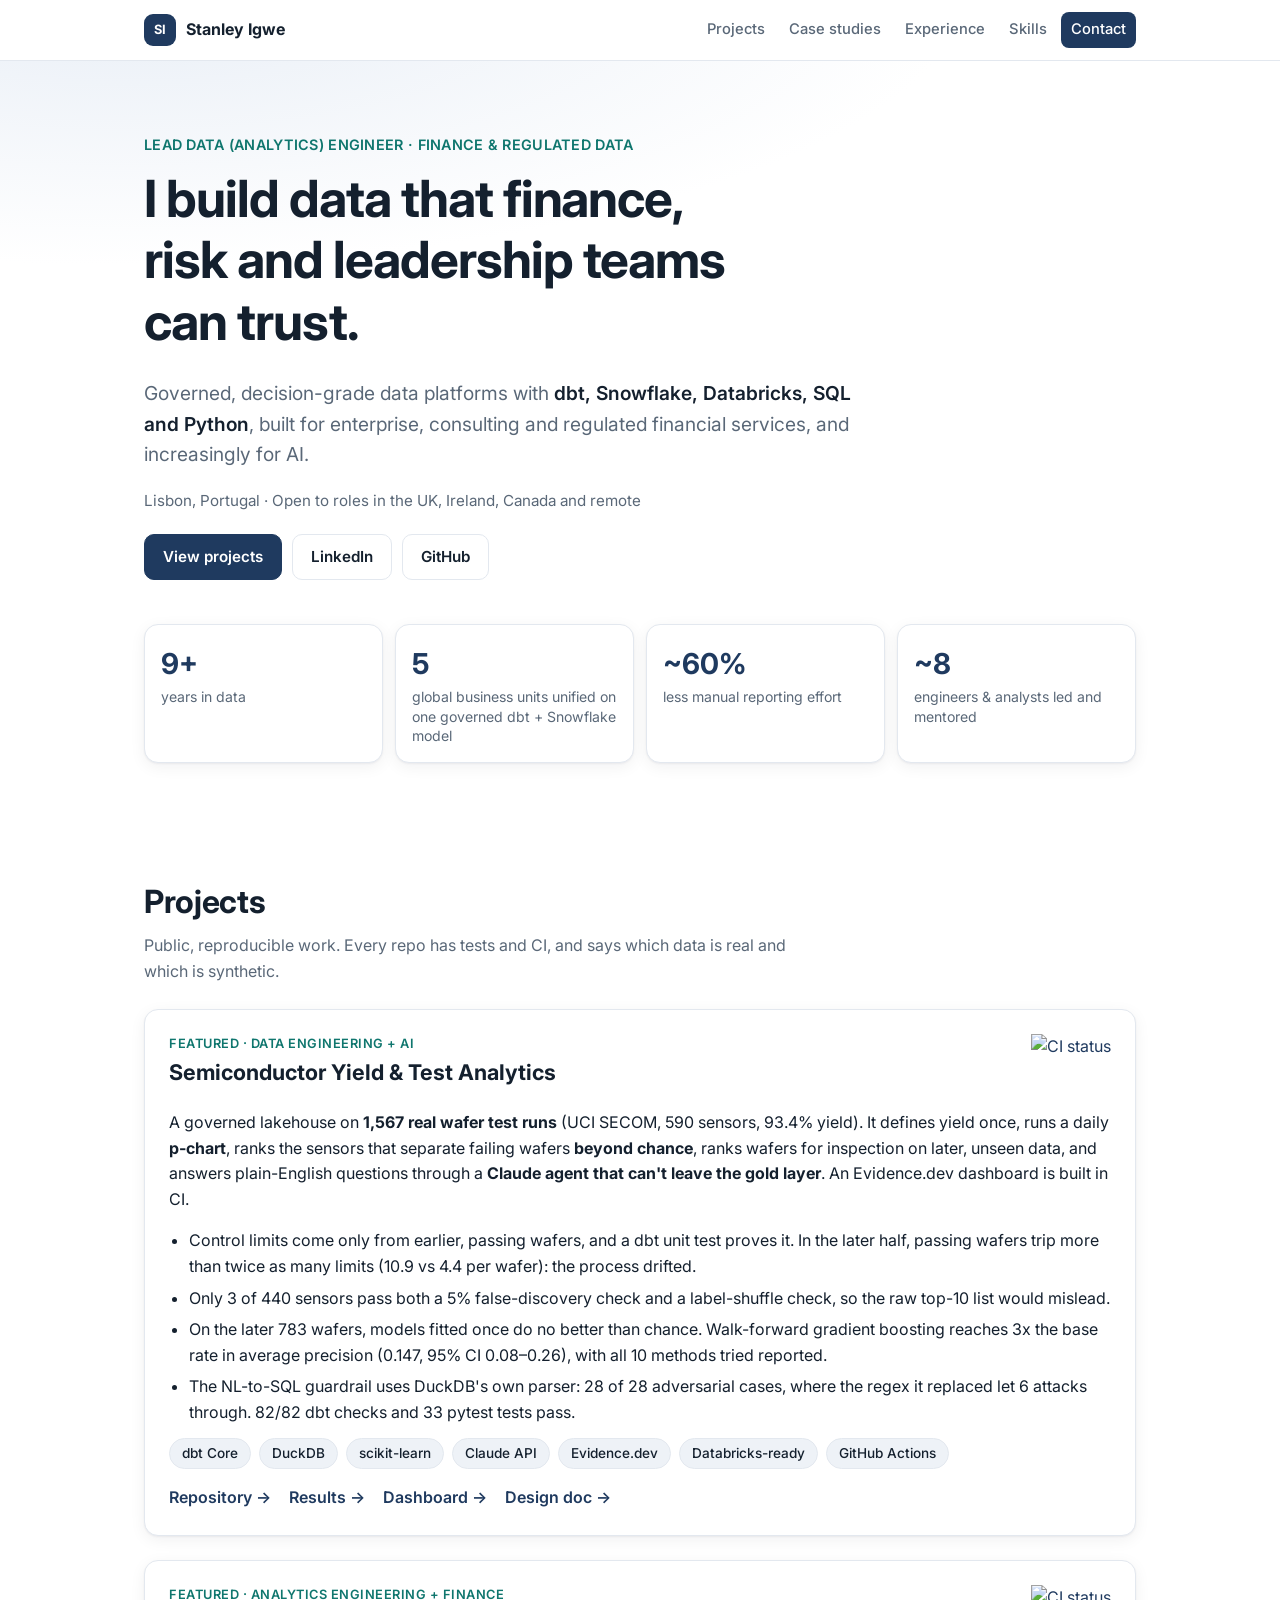
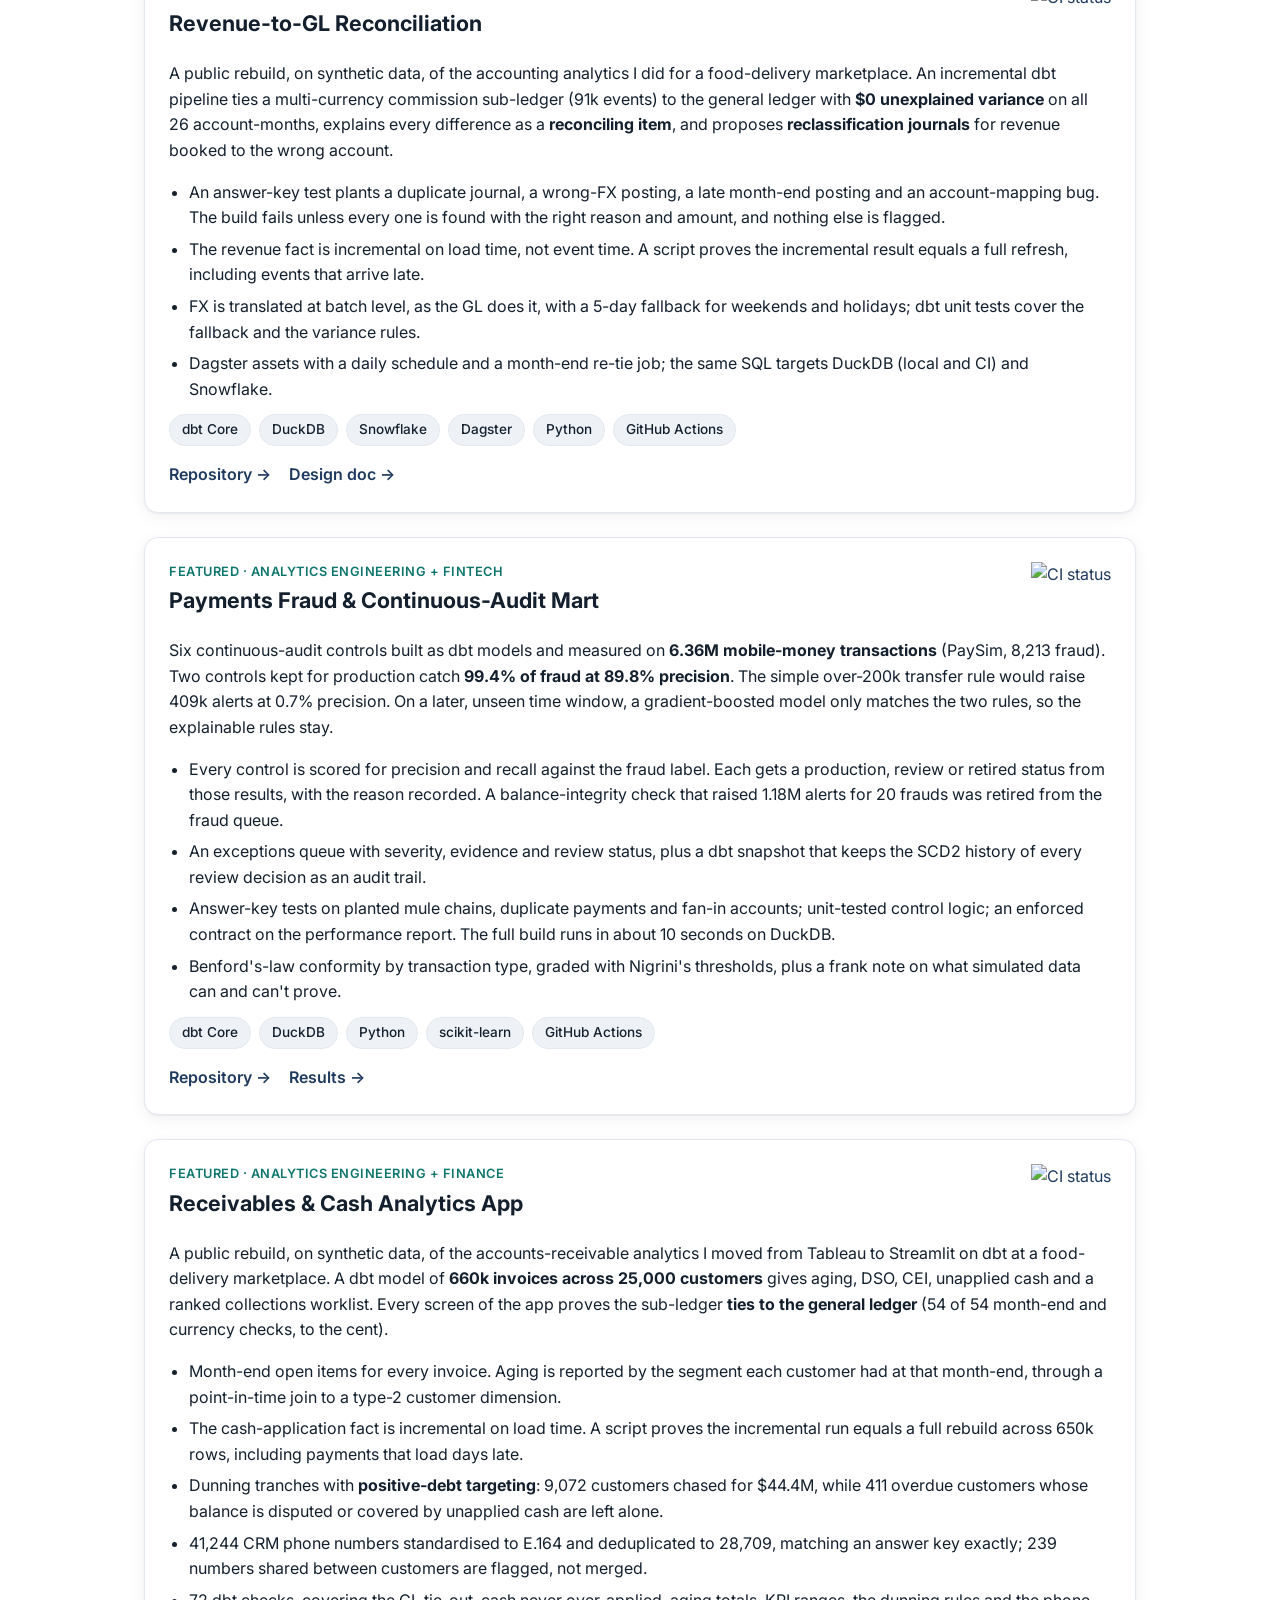
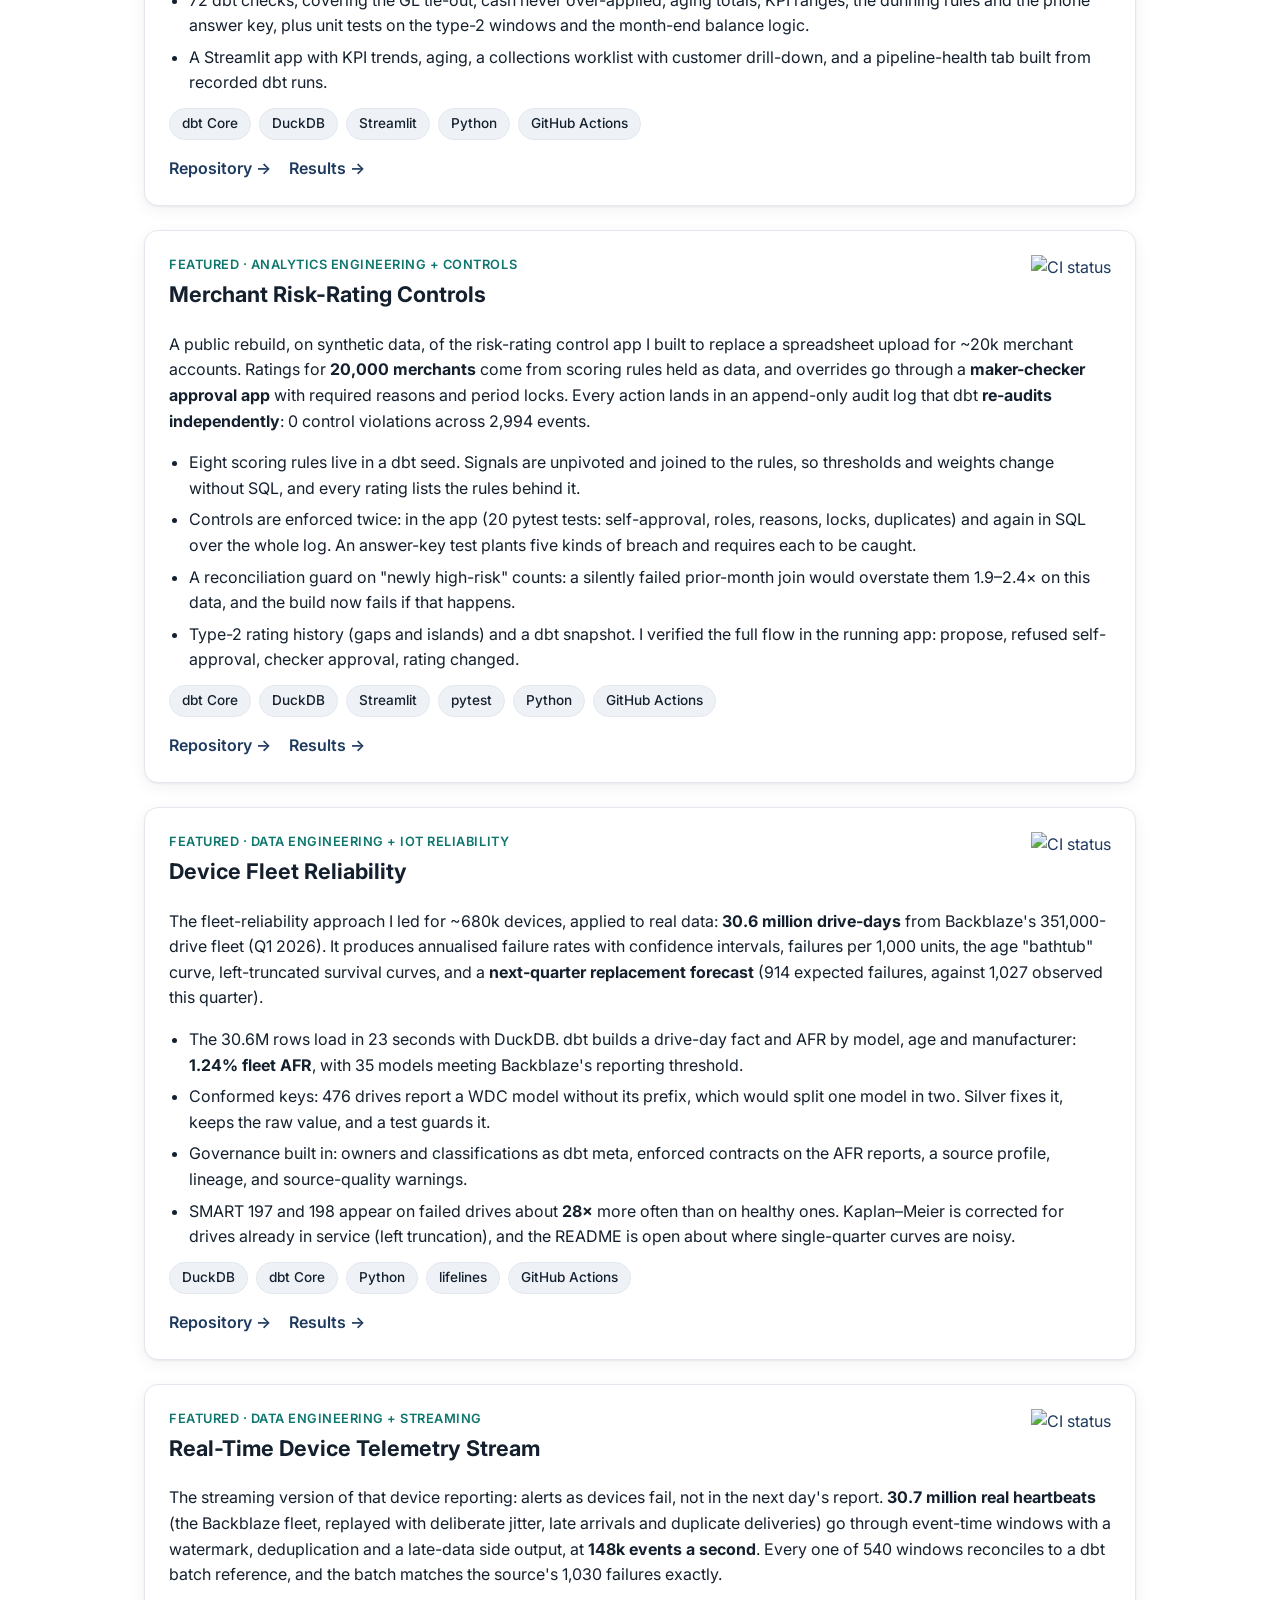
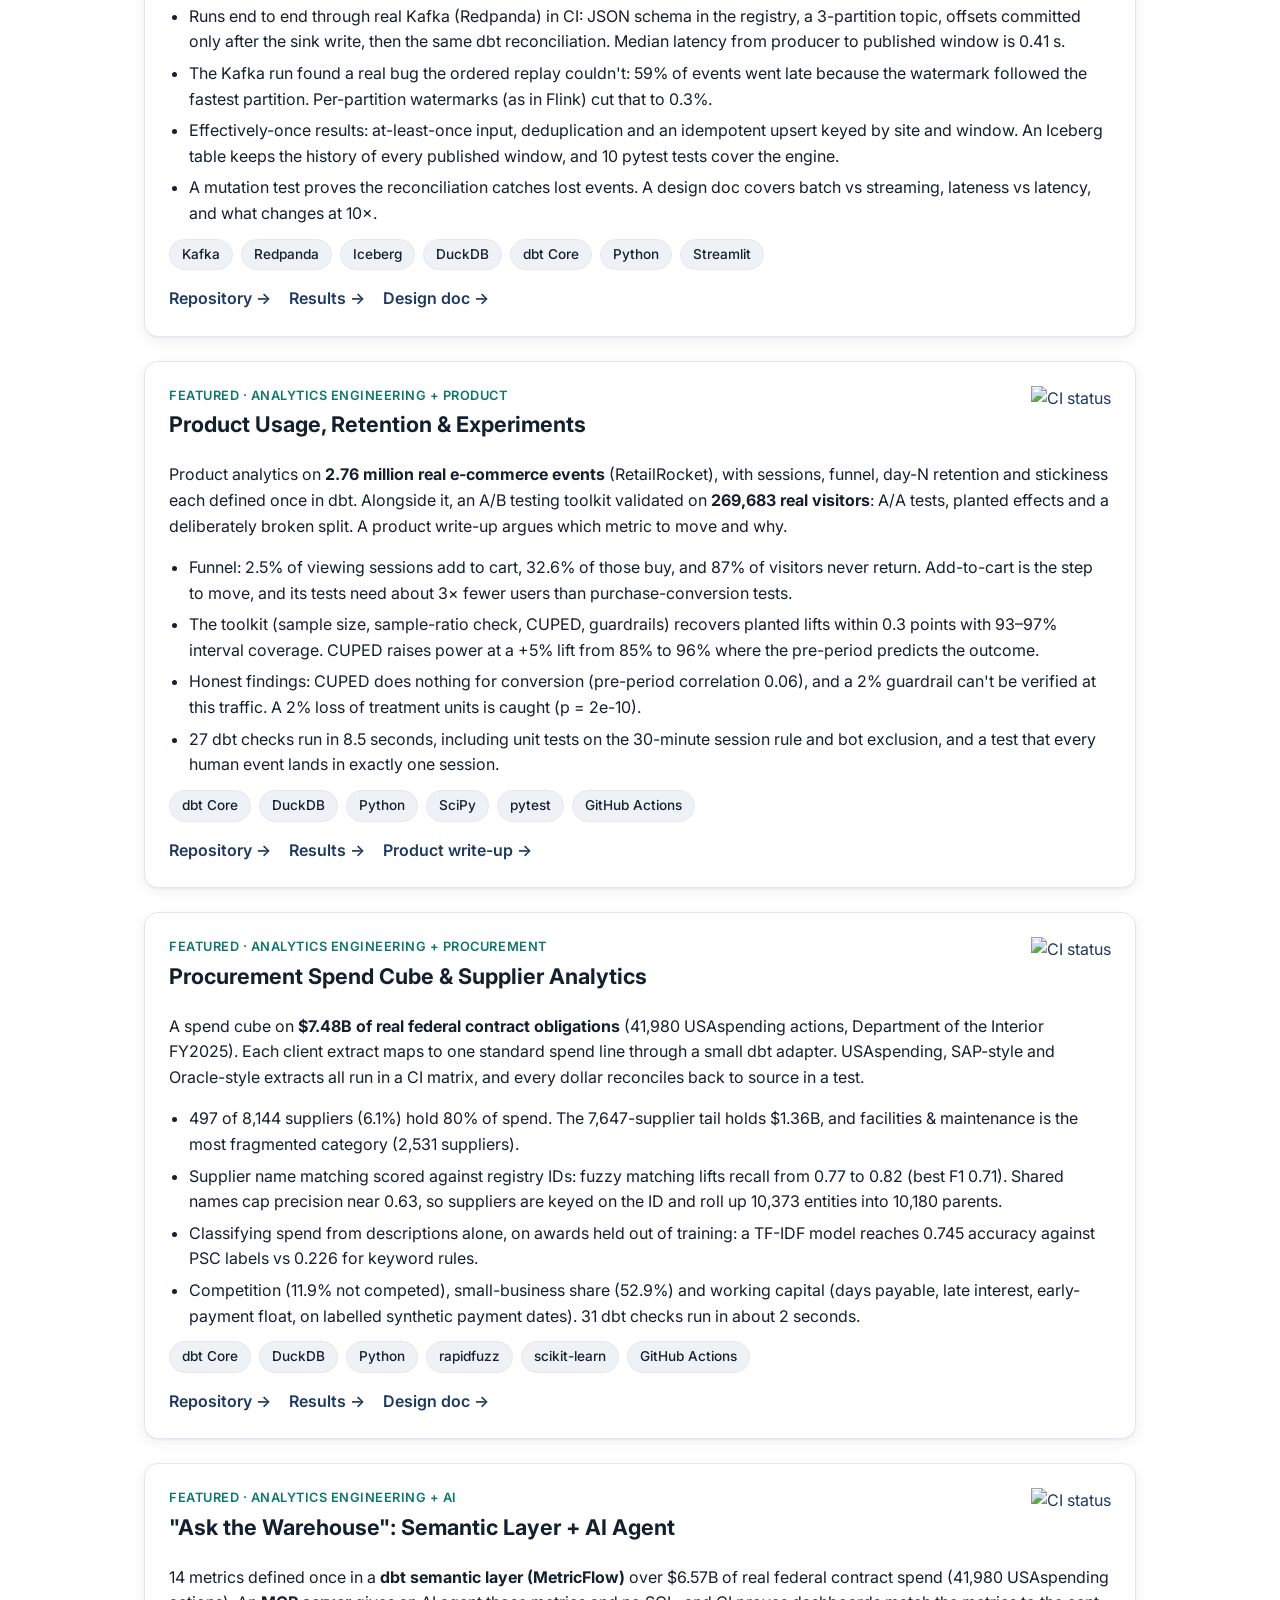
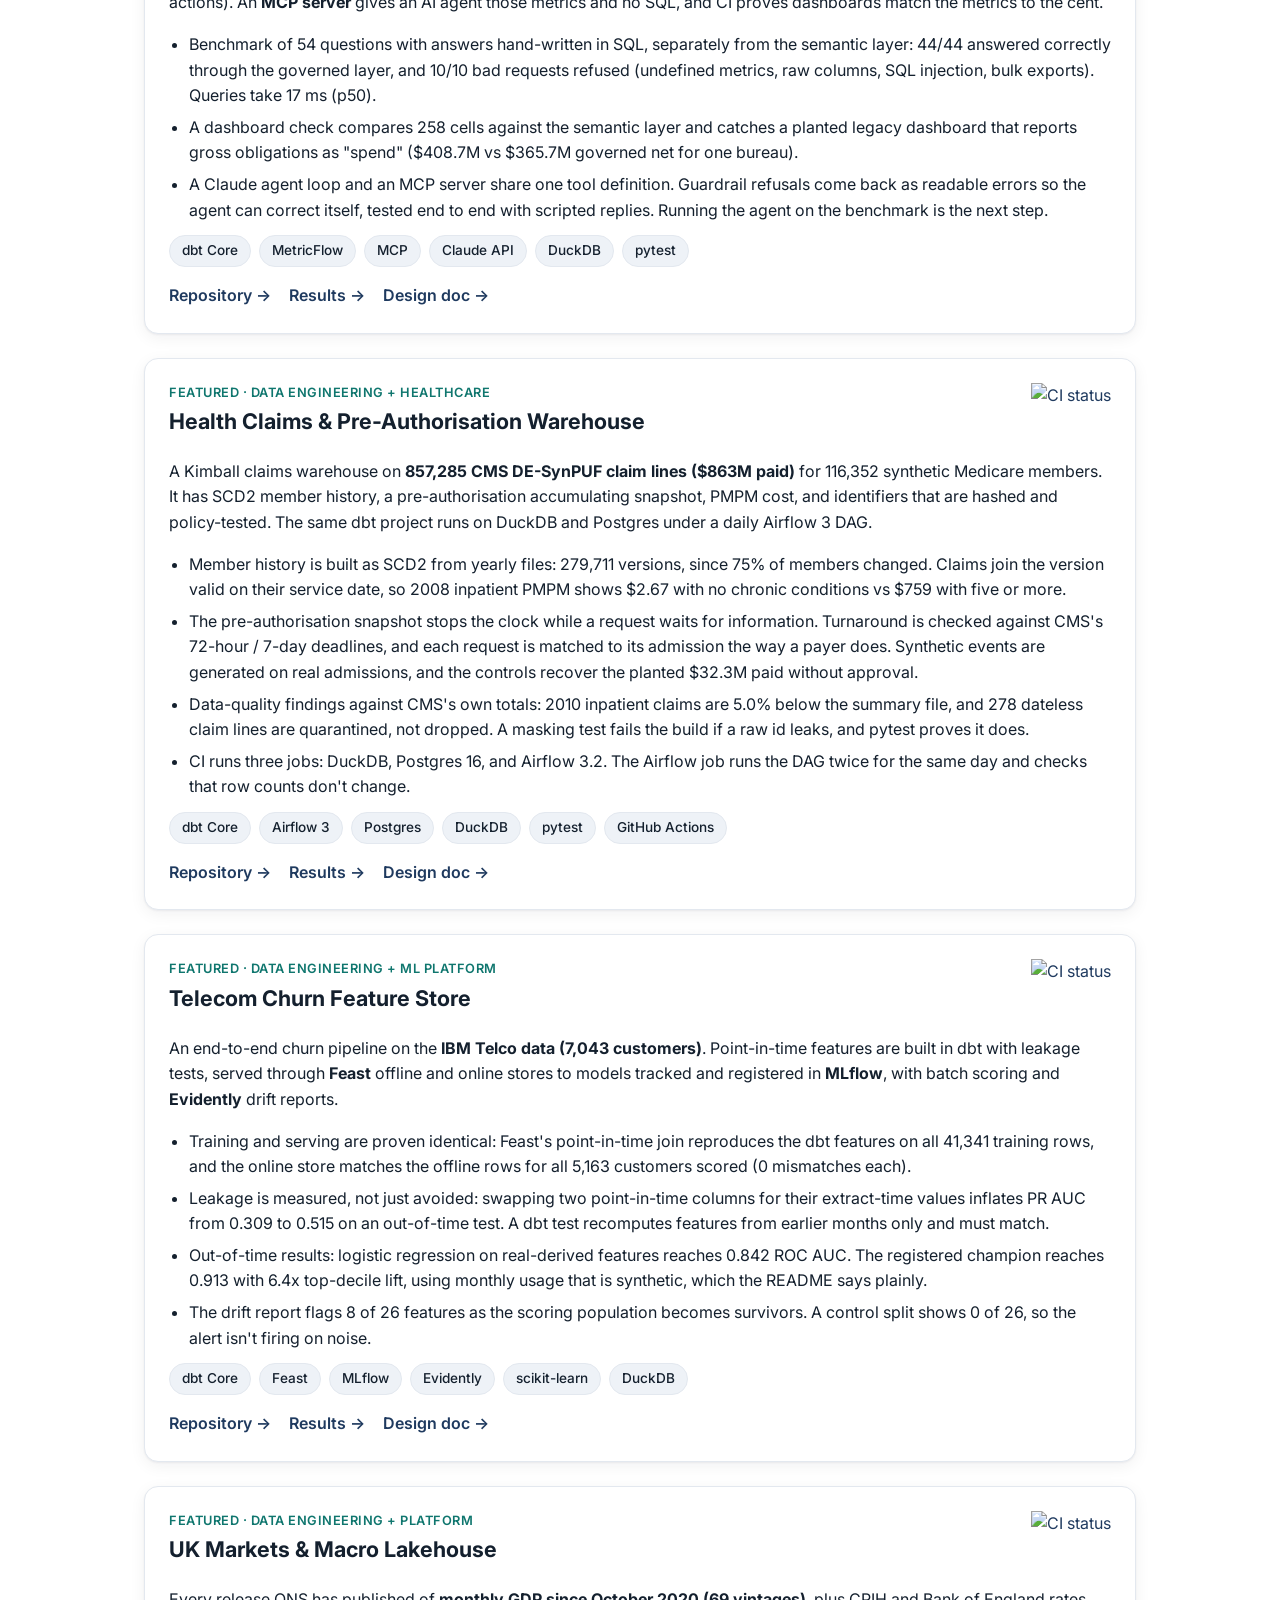
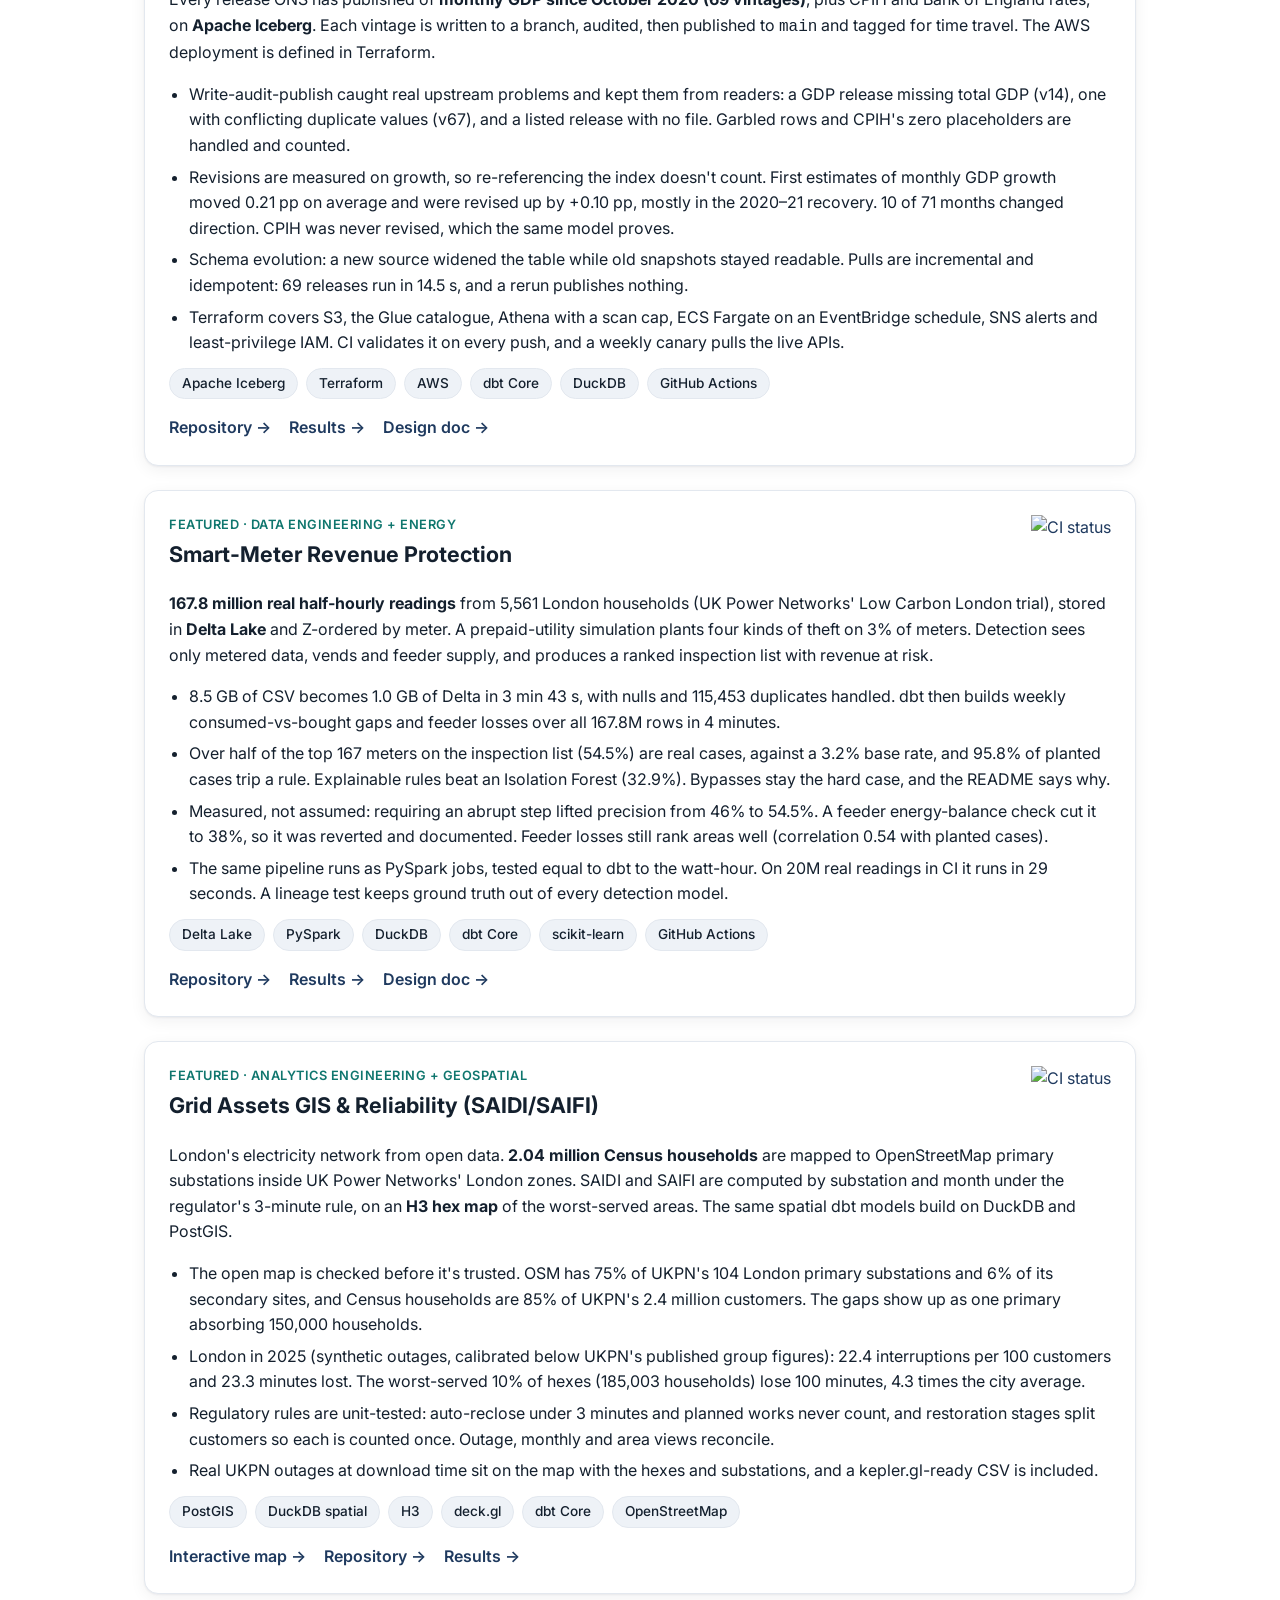
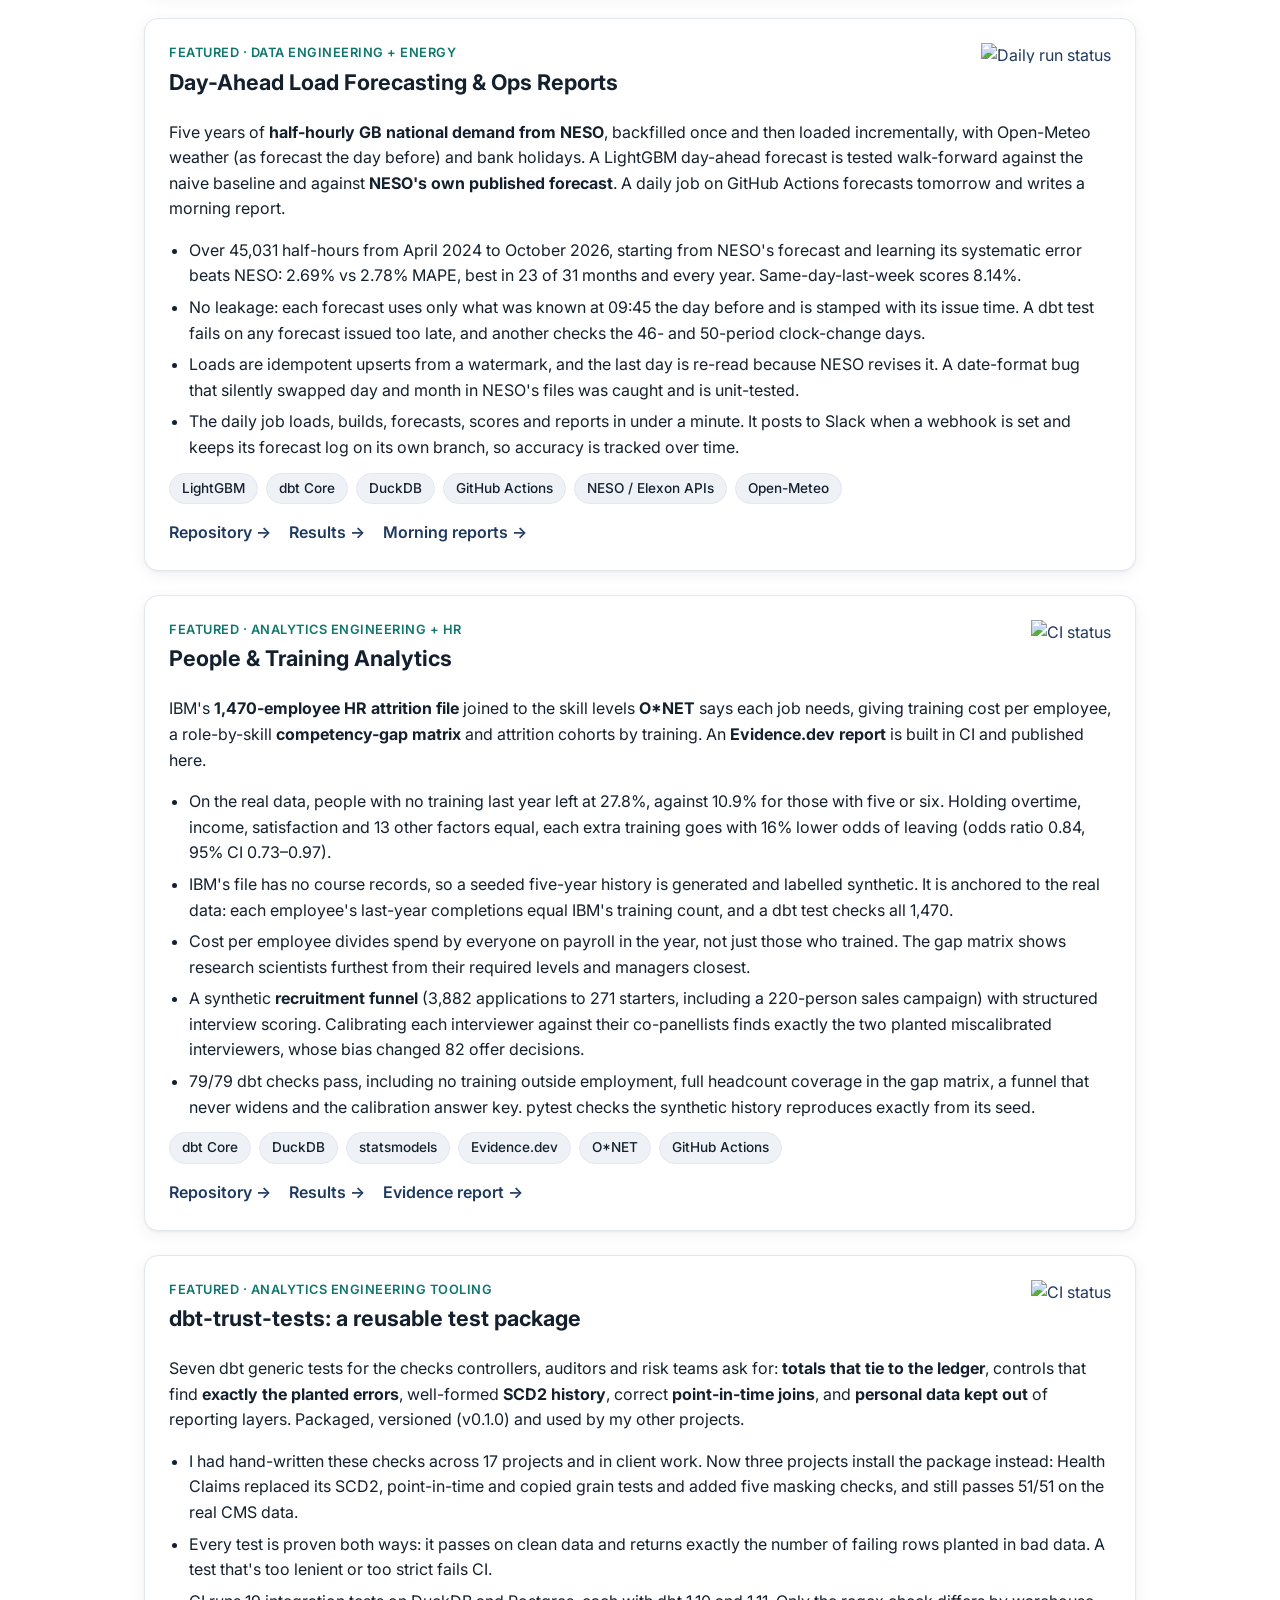
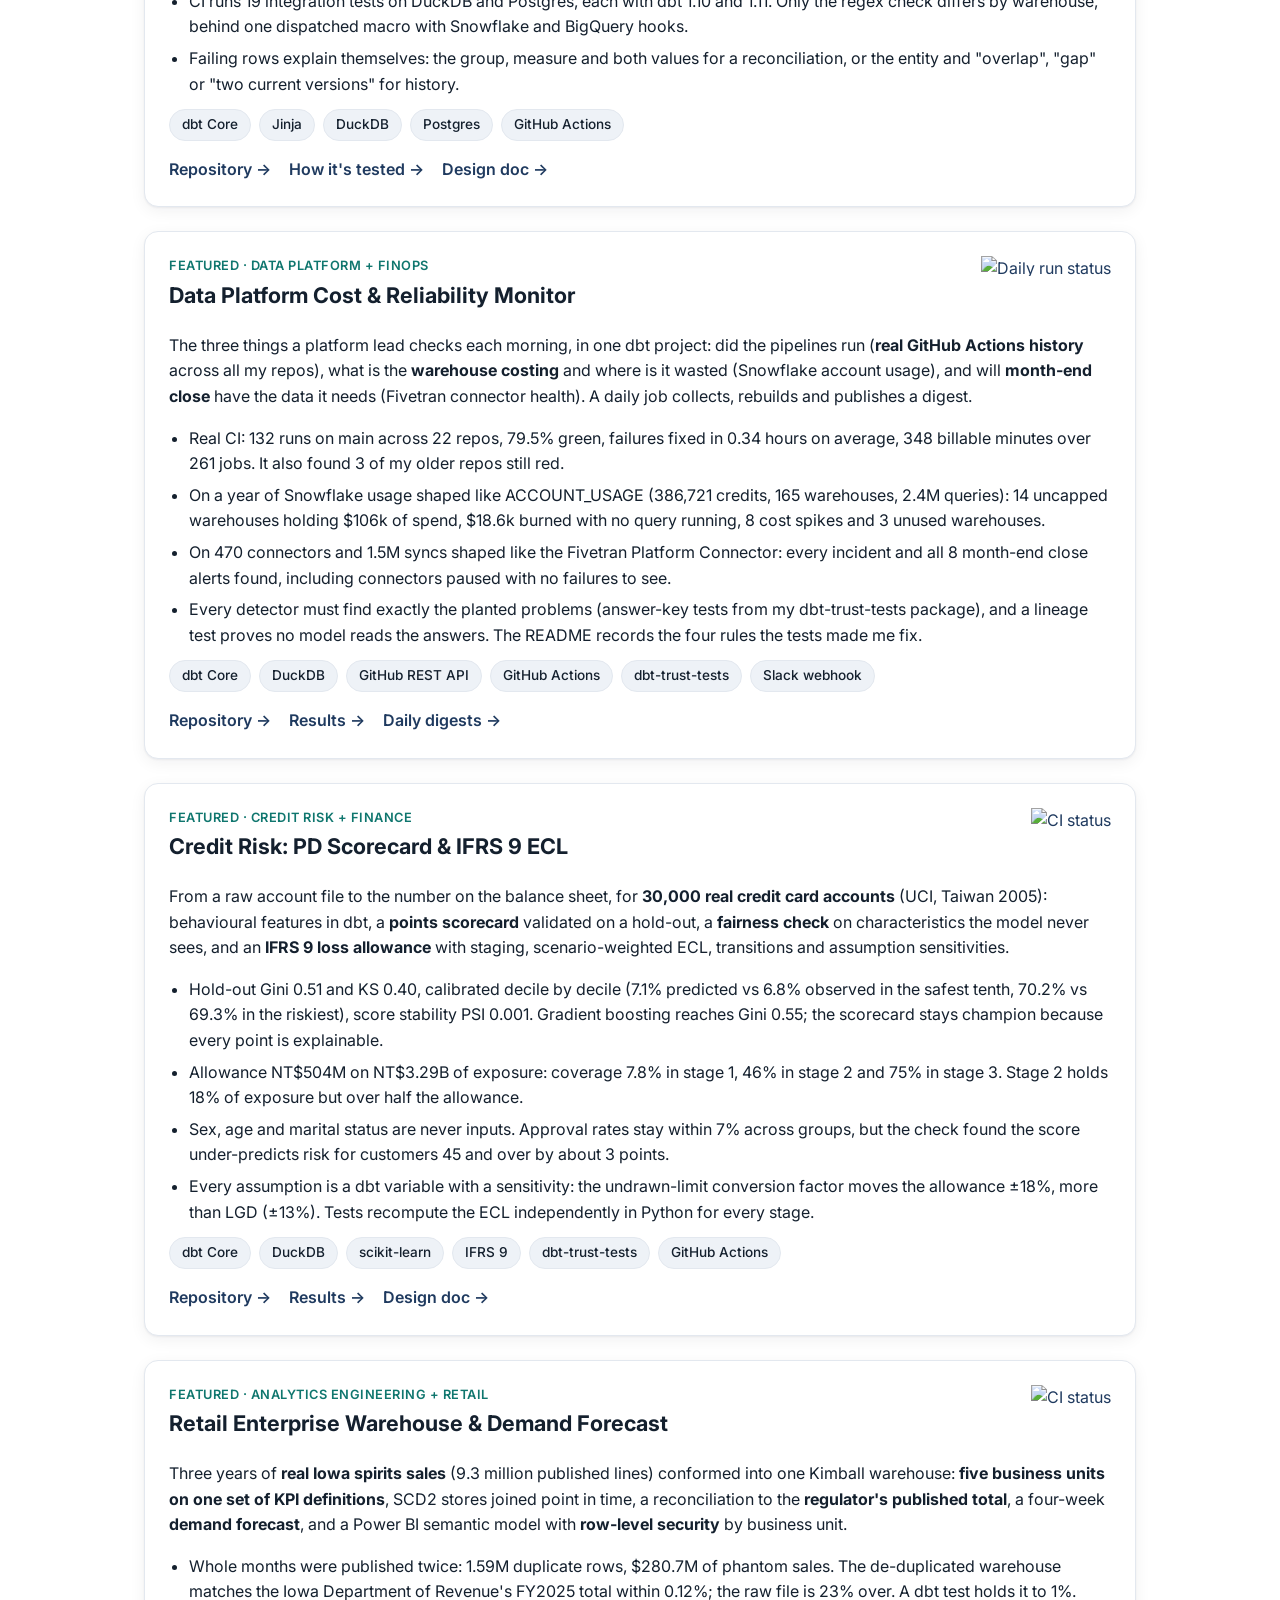
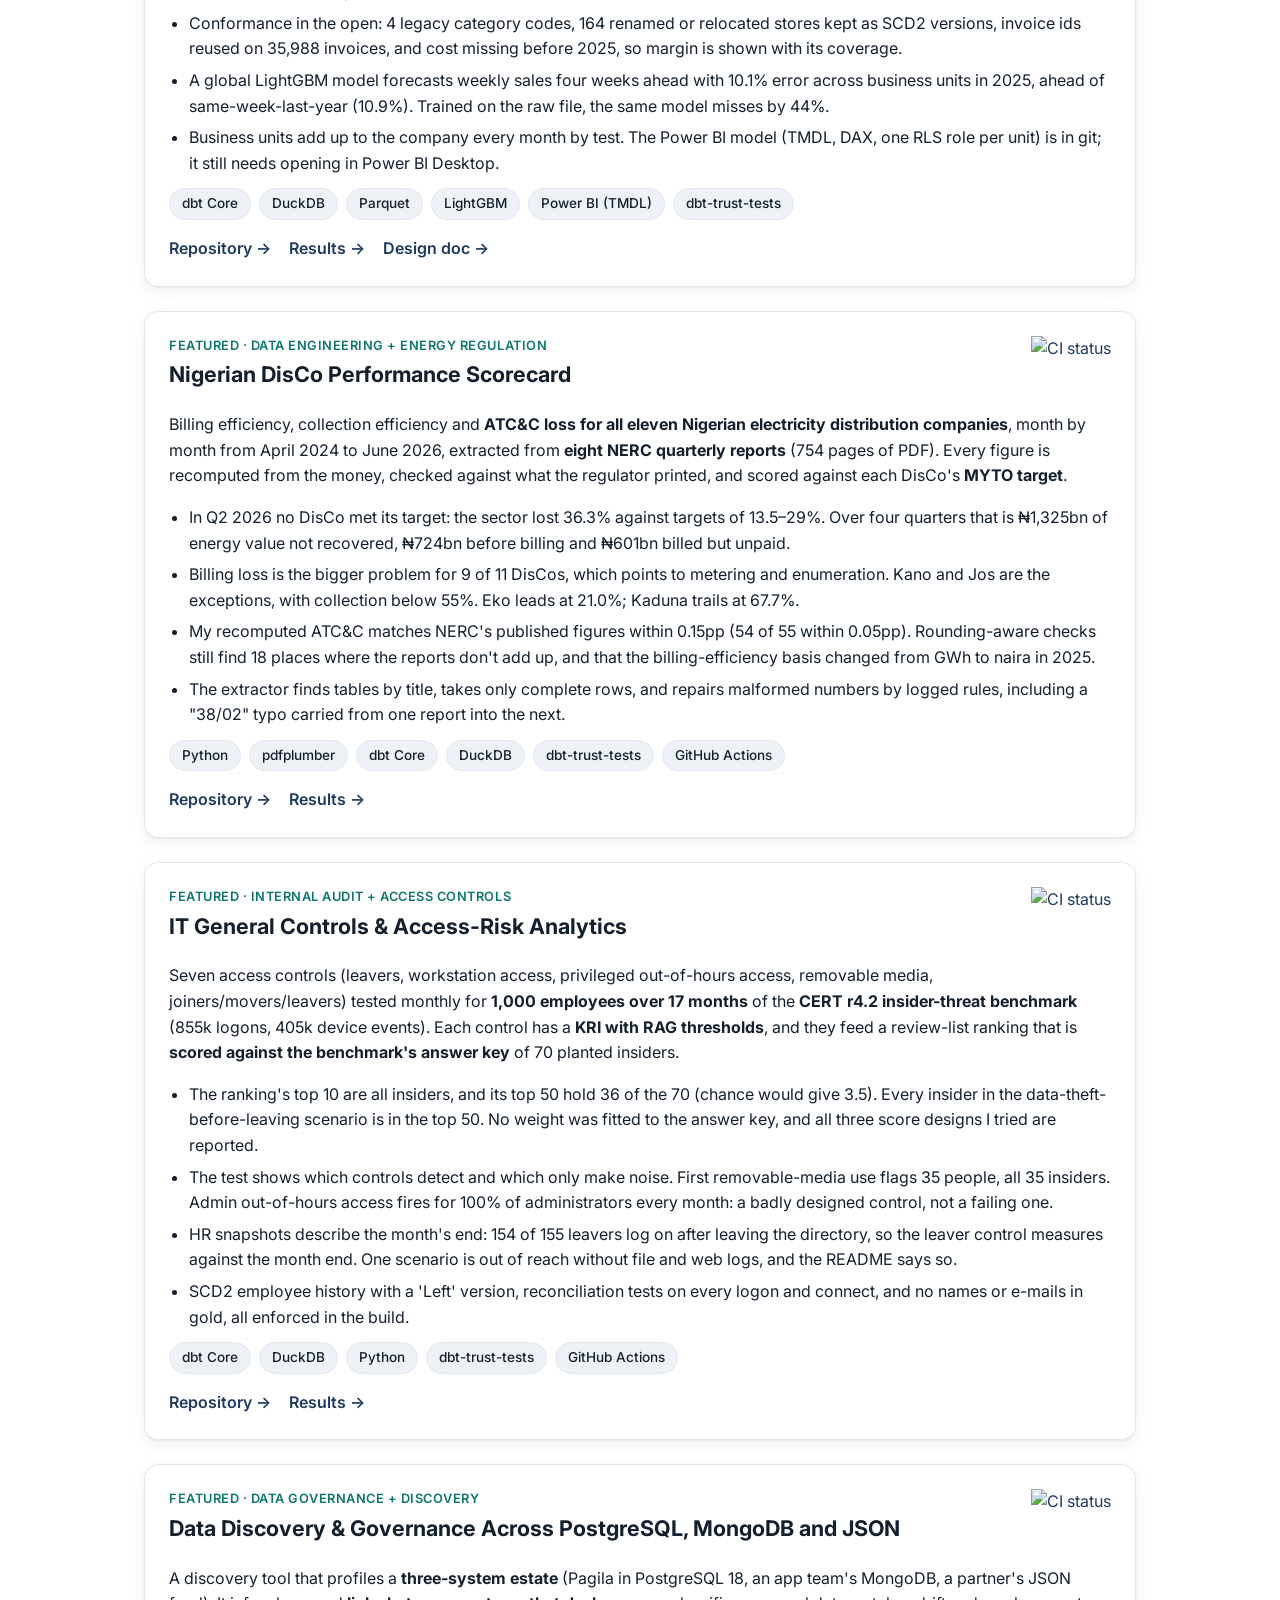
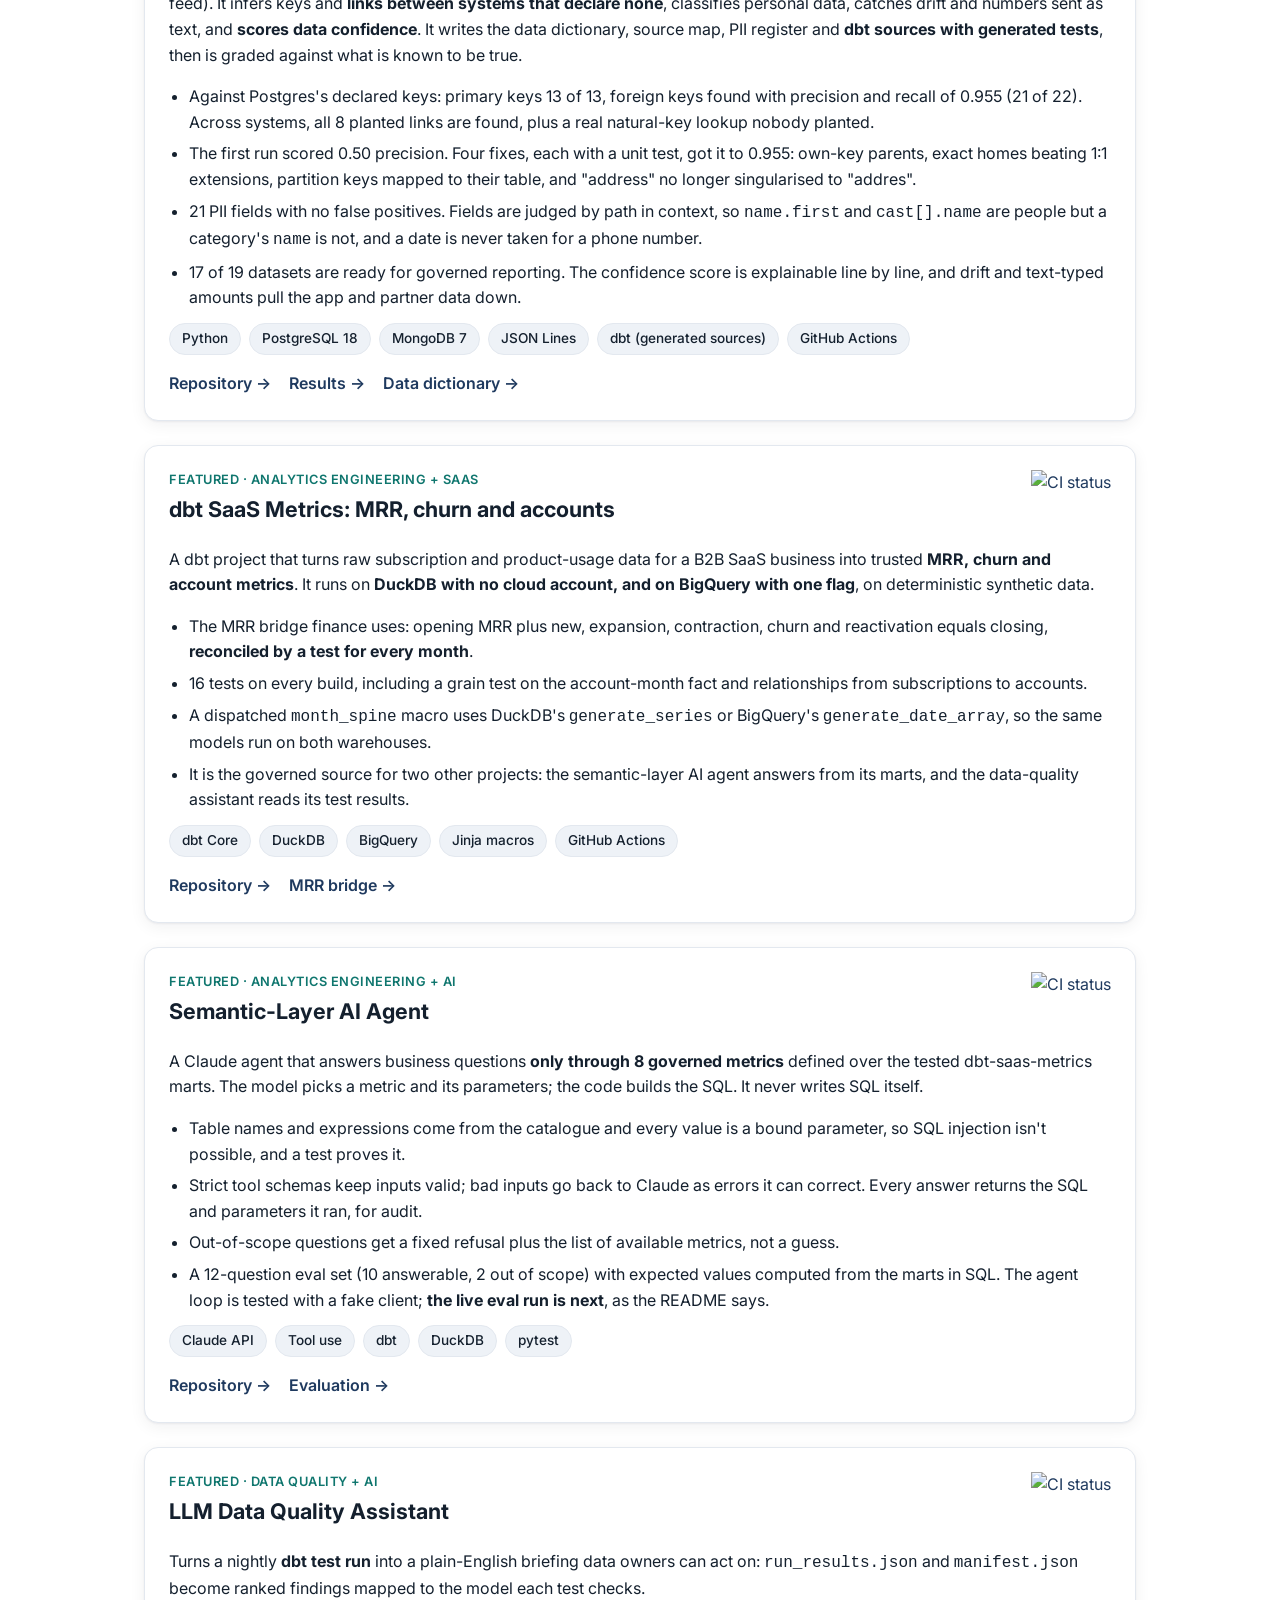
==== index.html @ e4a62c1a "Link the live game analytics dashboards from the three gaming projects Co-Authored-By: Claude Opus 5" ====
<!doctype html>
<html lang="en">
<head>
  <meta charset="utf-8">
  <meta name="viewport" content="width=device-width, initial-scale=1">
  <title>Stanley Igwe | Lead Data (Analytics) Engineer</title>
  <meta name="description" content="Stanley Igwe: Lead Data (Analytics) Engineer building governed, trustworthy data platforms with dbt, Snowflake, Databricks and Python for finance, risk and AI use cases.">
  <meta property="og:title" content="Stanley Igwe | Lead Data (Analytics) Engineer">
  <meta property="og:description" content="Governed data platforms for finance, risk and AI. dbt · Snowflake · Databricks · SQL · Python.">
  <meta property="og:type" content="website">
  <meta property="og:url" content="https://saigwe.github.io/">
  <link rel="icon" href="data:image/svg+xml,%3Csvg xmlns='http://www.w3.org/2000/svg' viewBox='0 0 64 64'%3E%3Crect width='64' height='64' rx='14' fill='%231f3a5f'/%3E%3Ctext x='32' y='42' font-family='Arial' font-size='28' font-weight='700' fill='white' text-anchor='middle'%3ESI%3C/text%3E%3C/svg%3E">
  <link rel="preconnect" href="https://fonts.googleapis.com">
  <link rel="preconnect" href="https://fonts.gstatic.com" crossorigin>
  <link href="https://fonts.googleapis.com/css2?family=Inter:wght@400;500;600;700&family=JetBrains+Mono:wght@500&display=swap" rel="stylesheet">
  <link rel="stylesheet" href="assets/style.css">
</head>
<body>
  <a class="skip" href="#main">Skip to content</a>

  <header class="nav">
    <div class="wrap nav-inner">
      <a class="brand" href="#top" aria-label="Stanley Igwe, home"><span class="logo">SI</span> Stanley Igwe</a>
      <nav aria-label="Primary">
        <a href="#projects">Projects</a>
        <a href="case-studies.html">Case studies</a>
        <a href="#experience">Experience</a>
        <a href="#skills">Skills</a>
        <a href="#contact" class="nav-cta">Contact</a>
      </nav>
    </div>
  </header>

  <main id="main">
    <section class="hero" id="top">
      <div class="wrap">
        <p class="eyebrow">Lead Data (Analytics) Engineer · Finance &amp; regulated data</p>
        <h1>I build data that finance, risk and leadership teams can&nbsp;trust.</h1>
        <p class="lead">Governed, decision-grade data platforms with <strong>dbt, Snowflake, Databricks, SQL and Python</strong>, built for enterprise, consulting and regulated financial services, and increasingly for AI.</p>
        <p class="meta">Lisbon, Portugal · Open to roles in the UK, Ireland, Canada and remote</p>
        <div class="actions">
          <a class="btn primary" href="#projects">View projects</a>
          <a class="btn" href="https://www.linkedin.com/in/stanleyaigwe" target="_blank" rel="noopener">LinkedIn</a>
          <a class="btn" href="https://github.com/Saigwe" target="_blank" rel="noopener">GitHub</a>
        </div>

        <ul class="stats" aria-label="Career highlights">
          <li><span class="num">9+</span><span class="lbl">years in data</span></li>
          <li><span class="num">5</span><span class="lbl">global business units unified on one governed dbt + Snowflake model</span></li>
          <li><span class="num">~60%</span><span class="lbl">less manual reporting effort</span></li>
          <li><span class="num">~8</span><span class="lbl">engineers &amp; analysts led and mentored</span></li>
        </ul>
      </div>
    </section>

    <section id="projects" class="section">
      <div class="wrap">
        <h2>Projects</h2>
        <p class="section-lead">Public, reproducible work. Every repo has tests and CI, and says which data is real and which is synthetic.</p>

        <article class="feature">
          <div class="feature-head">
            <div>
              <p class="tag">Featured · Data engineering + AI</p>
              <h3><a href="https://github.com/Saigwe/semiconductor-yield-analytics" target="_blank" rel="noopener">Semiconductor Yield &amp; Test Analytics</a></h3>
            </div>
            <a class="badge" href="https://github.com/Saigwe/semiconductor-yield-analytics/actions/workflows/ci.yml" target="_blank" rel="noopener">
              <img src="https://github.com/Saigwe/semiconductor-yield-analytics/actions/workflows/ci.yml/badge.svg" alt="CI status" height="20">
            </a>
          </div>
          <p>A governed lakehouse on <strong>1,567 real wafer test runs</strong> (UCI SECOM, 590 sensors, 93.4% yield). It defines yield once, runs a daily <strong>p-chart</strong>, ranks the sensors that separate failing wafers <strong>beyond chance</strong>, ranks wafers for inspection on later, unseen data, and answers plain-English questions through a <strong>Claude agent that can't leave the gold layer</strong>. An Evidence.dev dashboard is built in CI.</p>
          <ul class="points">
            <li>Control limits come only from earlier, passing wafers, and a dbt unit test proves it. In the later half, passing wafers trip more than twice as many limits (10.9 vs 4.4 per wafer): the process drifted.</li>
            <li>Only 3 of 440 sensors pass both a 5% false-discovery check and a label-shuffle check, so the raw top-10 list would mislead.</li>
            <li>On the later 783 wafers, models fitted once do no better than chance. Walk-forward gradient boosting reaches 3x the base rate in average precision (0.147, 95% CI 0.08–0.26), with all 10 methods tried reported.</li>
            <li>The NL-to-SQL guardrail uses DuckDB's own parser: 28 of 28 adversarial cases, where the regex it replaced let 6 attacks through. 82/82 dbt checks and 33 pytest tests pass.</li>
          </ul>
          <ul class="chips" aria-label="Technologies">
            <li>dbt Core</li><li>DuckDB</li><li>scikit-learn</li><li>Claude API</li><li>Evidence.dev</li><li>Databricks-ready</li><li>GitHub Actions</li>
          </ul>
          <div class="links">
            <a href="https://github.com/Saigwe/semiconductor-yield-analytics" target="_blank" rel="noopener">Repository →</a>
            <a href="https://github.com/Saigwe/semiconductor-yield-analytics#numbers" target="_blank" rel="noopener">Results →</a>
            <a href="reports/semiconductor-yield/">Dashboard →</a>
            <a href="https://github.com/Saigwe/semiconductor-yield-analytics/blob/main/docs/design_doc.md" target="_blank" rel="noopener">Design doc →</a>
          </div>
        </article>

        <article class="feature">
          <div class="feature-head">
            <div>
              <p class="tag">Featured · Analytics engineering + finance</p>
              <h3><a href="https://github.com/Saigwe/revenue-gl-reconciliation" target="_blank" rel="noopener">Revenue-to-GL Reconciliation</a></h3>
            </div>
            <a class="badge" href="https://github.com/Saigwe/revenue-gl-reconciliation/actions/workflows/ci.yml" target="_blank" rel="noopener">
              <img src="https://github.com/Saigwe/revenue-gl-reconciliation/actions/workflows/ci.yml/badge.svg" alt="CI status" height="20">
            </a>
          </div>
          <p>A public rebuild, on synthetic data, of the accounting analytics I did for a food-delivery marketplace. An incremental dbt pipeline ties a multi-currency commission sub-ledger (91k events) to the general ledger with <strong>$0 unexplained variance</strong> on all 26 account-months, explains every difference as a <strong>reconciling item</strong>, and proposes <strong>reclassification journals</strong> for revenue booked to the wrong account.</p>
          <ul class="points">
            <li>An answer-key test plants a duplicate journal, a wrong-FX posting, a late month-end posting and an account-mapping bug. The build fails unless every one is found with the right reason and amount, and nothing else is flagged.</li>
            <li>The revenue fact is incremental on load time, not event time. A script proves the incremental result equals a full refresh, including events that arrive late.</li>
            <li>FX is translated at batch level, as the GL does it, with a 5-day fallback for weekends and holidays; dbt unit tests cover the fallback and the variance rules.</li>
            <li>Dagster assets with a daily schedule and a month-end re-tie job; the same SQL targets DuckDB (local and CI) and Snowflake.</li>
          </ul>
          <ul class="chips" aria-label="Technologies">
            <li>dbt Core</li><li>DuckDB</li><li>Snowflake</li><li>Dagster</li><li>Python</li><li>GitHub Actions</li>
          </ul>
          <div class="links">
            <a href="https://github.com/Saigwe/revenue-gl-reconciliation" target="_blank" rel="noopener">Repository →</a>
            <a href="https://github.com/Saigwe/revenue-gl-reconciliation/blob/main/docs/design_doc.md" target="_blank" rel="noopener">Design doc →</a>
          </div>
        </article>

        <article class="feature">
          <div class="feature-head">
            <div>
              <p class="tag">Featured · Analytics engineering + fintech</p>
              <h3><a href="https://github.com/Saigwe/fraud-analytics-mart" target="_blank" rel="noopener">Payments Fraud &amp; Continuous-Audit Mart</a></h3>
            </div>
            <a class="badge" href="https://github.com/Saigwe/fraud-analytics-mart/actions/workflows/ci.yml" target="_blank" rel="noopener">
              <img src="https://github.com/Saigwe/fraud-analytics-mart/actions/workflows/ci.yml/badge.svg" alt="CI status" height="20">
            </a>
          </div>
          <p>Six continuous-audit controls built as dbt models and measured on <strong>6.36M mobile-money transactions</strong> (PaySim, 8,213 fraud). Two controls kept for production catch <strong>99.4% of fraud at 89.8% precision</strong>. The simple over-200k transfer rule would raise 409k alerts at 0.7% precision. On a later, unseen time window, a gradient-boosted model only matches the two rules, so the explainable rules stay.</p>
          <ul class="points">
            <li>Every control is scored for precision and recall against the fraud label. Each gets a production, review or retired status from those results, with the reason recorded. A balance-integrity check that raised 1.18M alerts for 20 frauds was retired from the fraud queue.</li>
            <li>An exceptions queue with severity, evidence and review status, plus a dbt snapshot that keeps the SCD2 history of every review decision as an audit trail.</li>
            <li>Answer-key tests on planted mule chains, duplicate payments and fan-in accounts; unit-tested control logic; an enforced contract on the performance report. The full build runs in about 10 seconds on DuckDB.</li>
            <li>Benford's-law conformity by transaction type, graded with Nigrini's thresholds, plus a frank note on what simulated data can and can't prove.</li>
          </ul>
          <ul class="chips" aria-label="Technologies">
            <li>dbt Core</li><li>DuckDB</li><li>Python</li><li>scikit-learn</li><li>GitHub Actions</li>
          </ul>
          <div class="links">
            <a href="https://github.com/Saigwe/fraud-analytics-mart" target="_blank" rel="noopener">Repository →</a>
            <a href="https://github.com/Saigwe/fraud-analytics-mart#numbers" target="_blank" rel="noopener">Results →</a>
          </div>
        </article>

        <article class="feature">
          <div class="feature-head">
            <div>
              <p class="tag">Featured · Analytics engineering + finance</p>
              <h3><a href="https://github.com/Saigwe/receivables-analytics-app" target="_blank" rel="noopener">Receivables &amp; Cash Analytics App</a></h3>
            </div>
            <a class="badge" href="https://github.com/Saigwe/receivables-analytics-app/actions/workflows/ci.yml" target="_blank" rel="noopener">
              <img src="https://github.com/Saigwe/receivables-analytics-app/actions/workflows/ci.yml/badge.svg" alt="CI status" height="20">
            </a>
          </div>
          <p>A public rebuild, on synthetic data, of the accounts-receivable analytics I moved from Tableau to Streamlit on dbt at a food-delivery marketplace. A dbt model of <strong>660k invoices across 25,000 customers</strong> gives aging, DSO, CEI, unapplied cash and a ranked collections worklist. Every screen of the app proves the sub-ledger <strong>ties to the general ledger</strong> (54 of 54 month-end and currency checks, to the cent).</p>
          <ul class="points">
            <li>Month-end open items for every invoice. Aging is reported by the segment each customer had at that month-end, through a point-in-time join to a type-2 customer dimension.</li>
            <li>The cash-application fact is incremental on load time. A script proves the incremental run equals a full rebuild across 650k rows, including payments that load days late.</li>
            <li>Dunning tranches with <strong>positive-debt targeting</strong>: 9,072 customers chased for $44.4M, while 411 overdue customers whose balance is disputed or covered by unapplied cash are left alone.</li>
            <li>41,244 CRM phone numbers standardised to E.164 and deduplicated to 28,709, matching an answer key exactly; 239 numbers shared between customers are flagged, not merged.</li>
            <li>72 dbt checks, covering the GL tie-out, cash never over-applied, aging totals, KPI ranges, the dunning rules and the phone answer key, plus unit tests on the type-2 windows and the month-end balance logic.</li>
            <li>A Streamlit app with KPI trends, aging, a collections worklist with customer drill-down, and a pipeline-health tab built from recorded dbt runs.</li>
          </ul>
          <ul class="chips" aria-label="Technologies">
            <li>dbt Core</li><li>DuckDB</li><li>Streamlit</li><li>Python</li><li>GitHub Actions</li>
          </ul>
          <div class="links">
            <a href="https://github.com/Saigwe/receivables-analytics-app" target="_blank" rel="noopener">Repository →</a>
            <a href="https://github.com/Saigwe/receivables-analytics-app#numbers" target="_blank" rel="noopener">Results →</a>
          </div>
        </article>

        <article class="feature">
          <div class="feature-head">
            <div>
              <p class="tag">Featured · Analytics engineering + controls</p>
              <h3><a href="https://github.com/Saigwe/merchant-risk-controls" target="_blank" rel="noopener">Merchant Risk-Rating Controls</a></h3>
            </div>
            <a class="badge" href="https://github.com/Saigwe/merchant-risk-controls/actions/workflows/ci.yml" target="_blank" rel="noopener">
              <img src="https://github.com/Saigwe/merchant-risk-controls/actions/workflows/ci.yml/badge.svg" alt="CI status" height="20">
            </a>
          </div>
          <p>A public rebuild, on synthetic data, of the risk-rating control app I built to replace a spreadsheet upload for ~20k merchant accounts. Ratings for <strong>20,000 merchants</strong> come from scoring rules held as data, and overrides go through a <strong>maker-checker approval app</strong> with required reasons and period locks. Every action lands in an append-only audit log that dbt <strong>re-audits independently</strong>: 0 control violations across 2,994 events.</p>
          <ul class="points">
            <li>Eight scoring rules live in a dbt seed. Signals are unpivoted and joined to the rules, so thresholds and weights change without SQL, and every rating lists the rules behind it.</li>
            <li>Controls are enforced twice: in the app (20 pytest tests: self-approval, roles, reasons, locks, duplicates) and again in SQL over the whole log. An answer-key test plants five kinds of breach and requires each to be caught.</li>
            <li>A reconciliation guard on "newly high-risk" counts: a silently failed prior-month join would overstate them 1.9–2.4× on this data, and the build now fails if that happens.</li>
            <li>Type-2 rating history (gaps and islands) and a dbt snapshot. I verified the full flow in the running app: propose, refused self-approval, checker approval, rating changed.</li>
          </ul>
          <ul class="chips" aria-label="Technologies">
            <li>dbt Core</li><li>DuckDB</li><li>Streamlit</li><li>pytest</li><li>Python</li><li>GitHub Actions</li>
          </ul>
          <div class="links">
            <a href="https://github.com/Saigwe/merchant-risk-controls" target="_blank" rel="noopener">Repository →</a>
            <a href="https://github.com/Saigwe/merchant-risk-controls#numbers" target="_blank" rel="noopener">Results →</a>
          </div>
        </article>

        <article class="feature">
          <div class="feature-head">
            <div>
              <p class="tag">Featured · Data engineering + IoT reliability</p>
              <h3><a href="https://github.com/Saigwe/device-fleet-reliability" target="_blank" rel="noopener">Device Fleet Reliability</a></h3>
            </div>
            <a class="badge" href="https://github.com/Saigwe/device-fleet-reliability/actions/workflows/ci.yml" target="_blank" rel="noopener">
              <img src="https://github.com/Saigwe/device-fleet-reliability/actions/workflows/ci.yml/badge.svg" alt="CI status" height="20">
            </a>
          </div>
          <p>The fleet-reliability approach I led for ~680k devices, applied to real data: <strong>30.6 million drive-days</strong> from Backblaze's 351,000-drive fleet (Q1 2026). It produces annualised failure rates with confidence intervals, failures per 1,000 units, the age "bathtub" curve, left-truncated survival curves, and a <strong>next-quarter replacement forecast</strong> (914 expected failures, against 1,027 observed this quarter).</p>
          <ul class="points">
            <li>The 30.6M rows load in 23 seconds with DuckDB. dbt builds a drive-day fact and AFR by model, age and manufacturer: <strong>1.24% fleet AFR</strong>, with 35 models meeting Backblaze's reporting threshold.</li>
            <li>Conformed keys: 476 drives report a WDC model without its prefix, which would split one model in two. Silver fixes it, keeps the raw value, and a test guards it.</li>
            <li>Governance built in: owners and classifications as dbt meta, enforced contracts on the AFR reports, a source profile, lineage, and source-quality warnings.</li>
            <li>SMART 197 and 198 appear on failed drives about <strong>28×</strong> more often than on healthy ones. Kaplan–Meier is corrected for drives already in service (left truncation), and the README is open about where single-quarter curves are noisy.</li>
          </ul>
          <ul class="chips" aria-label="Technologies">
            <li>DuckDB</li><li>dbt Core</li><li>Python</li><li>lifelines</li><li>GitHub Actions</li>
          </ul>
          <div class="links">
            <a href="https://github.com/Saigwe/device-fleet-reliability" target="_blank" rel="noopener">Repository →</a>
            <a href="https://github.com/Saigwe/device-fleet-reliability#numbers" target="_blank" rel="noopener">Results →</a>
          </div>
        </article>

        <article class="feature">
          <div class="feature-head">
            <div>
              <p class="tag">Featured · Data engineering + streaming</p>
              <h3><a href="https://github.com/Saigwe/device-telemetry-streaming" target="_blank" rel="noopener">Real-Time Device Telemetry Stream</a></h3>
            </div>
            <a class="badge" href="https://github.com/Saigwe/device-telemetry-streaming/actions/workflows/ci.yml" target="_blank" rel="noopener">
              <img src="https://github.com/Saigwe/device-telemetry-streaming/actions/workflows/ci.yml/badge.svg" alt="CI status" height="20">
            </a>
          </div>
          <p>The streaming version of that device reporting: alerts as devices fail, not in the next day's report. <strong>30.7 million real heartbeats</strong> (the Backblaze fleet, replayed with deliberate jitter, late arrivals and duplicate deliveries) go through event-time windows with a watermark, deduplication and a late-data side output, at <strong>148k events a second</strong>. Every one of 540 windows reconciles to a dbt batch reference, and the batch matches the source's 1,030 failures exactly.</p>
          <ul class="points">
            <li>Runs end to end through real Kafka (Redpanda) in CI: JSON schema in the registry, a 3-partition topic, offsets committed only after the sink write, then the same dbt reconciliation. Median latency from producer to published window is 0.41 s.</li>
            <li>The Kafka run found a real bug the ordered replay couldn't: 59% of events went late because the watermark followed the fastest partition. Per-partition watermarks (as in Flink) cut that to 0.3%.</li>
            <li>Effectively-once results: at-least-once input, deduplication and an idempotent upsert keyed by site and window. An Iceberg table keeps the history of every published window, and 10 pytest tests cover the engine.</li>
            <li>A mutation test proves the reconciliation catches lost events. A design doc covers batch vs streaming, lateness vs latency, and what changes at 10×.</li>
          </ul>
          <ul class="chips" aria-label="Technologies">
            <li>Kafka</li><li>Redpanda</li><li>Iceberg</li><li>DuckDB</li><li>dbt Core</li><li>Python</li><li>Streamlit</li>
          </ul>
          <div class="links">
            <a href="https://github.com/Saigwe/device-telemetry-streaming" target="_blank" rel="noopener">Repository →</a>
            <a href="https://github.com/Saigwe/device-telemetry-streaming#numbers" target="_blank" rel="noopener">Results →</a>
            <a href="https://github.com/Saigwe/device-telemetry-streaming/blob/main/docs/design_doc.md" target="_blank" rel="noopener">Design doc →</a>
          </div>
        </article>

        <article class="feature">
          <div class="feature-head">
            <div>
              <p class="tag">Featured · Analytics engineering + product</p>
              <h3><a href="https://github.com/Saigwe/product-analytics-experiments" target="_blank" rel="noopener">Product Usage, Retention &amp; Experiments</a></h3>
            </div>
            <a class="badge" href="https://github.com/Saigwe/product-analytics-experiments/actions/workflows/ci.yml" target="_blank" rel="noopener">
              <img src="https://github.com/Saigwe/product-analytics-experiments/actions/workflows/ci.yml/badge.svg" alt="CI status" height="20">
            </a>
          </div>
          <p>Product analytics on <strong>2.76 million real e-commerce events</strong> (RetailRocket), with sessions, funnel, day-N retention and stickiness each defined once in dbt. Alongside it, an A/B testing toolkit validated on <strong>269,683 real visitors</strong>: A/A tests, planted effects and a deliberately broken split. A product write-up argues which metric to move and why.</p>
          <ul class="points">
            <li>Funnel: 2.5% of viewing sessions add to cart, 32.6% of those buy, and 87% of visitors never return. Add-to-cart is the step to move, and its tests need about 3× fewer users than purchase-conversion tests.</li>
            <li>The toolkit (sample size, sample-ratio check, CUPED, guardrails) recovers planted lifts within 0.3 points with 93–97% interval coverage. CUPED raises power at a +5% lift from 85% to 96% where the pre-period predicts the outcome.</li>
            <li>Honest findings: CUPED does nothing for conversion (pre-period correlation 0.06), and a 2% guardrail can't be verified at this traffic. A 2% loss of treatment units is caught (p = 2e-10).</li>
            <li>27 dbt checks run in 8.5 seconds, including unit tests on the 30-minute session rule and bot exclusion, and a test that every human event lands in exactly one session.</li>
          </ul>
          <ul class="chips" aria-label="Technologies">
            <li>dbt Core</li><li>DuckDB</li><li>Python</li><li>SciPy</li><li>pytest</li><li>GitHub Actions</li>
          </ul>
          <div class="links">
            <a href="https://github.com/Saigwe/product-analytics-experiments" target="_blank" rel="noopener">Repository →</a>
            <a href="https://github.com/Saigwe/product-analytics-experiments#numbers" target="_blank" rel="noopener">Results →</a>
            <a href="https://github.com/Saigwe/product-analytics-experiments/blob/main/docs/product_writeup.md" target="_blank" rel="noopener">Product write-up →</a>
          </div>
        </article>

        <article class="feature">
          <div class="feature-head">
            <div>
              <p class="tag">Featured · Analytics engineering + procurement</p>
              <h3><a href="https://github.com/Saigwe/procurement-spend-cube" target="_blank" rel="noopener">Procurement Spend Cube &amp; Supplier Analytics</a></h3>
            </div>
            <a class="badge" href="https://github.com/Saigwe/procurement-spend-cube/actions/workflows/ci.yml" target="_blank" rel="noopener">
              <img src="https://github.com/Saigwe/procurement-spend-cube/actions/workflows/ci.yml/badge.svg" alt="CI status" height="20">
            </a>
          </div>
          <p>A spend cube on <strong>$7.48B of real federal contract obligations</strong> (41,980 USAspending actions, Department of the Interior FY2025). Each client extract maps to one standard spend line through a small dbt adapter. USAspending, SAP-style and Oracle-style extracts all run in a CI matrix, and every dollar reconciles back to source in a test.</p>
          <ul class="points">
            <li>497 of 8,144 suppliers (6.1%) hold 80% of spend. The 7,647-supplier tail holds $1.36B, and facilities &amp; maintenance is the most fragmented category (2,531 suppliers).</li>
            <li>Supplier name matching scored against registry IDs: fuzzy matching lifts recall from 0.77 to 0.82 (best F1 0.71). Shared names cap precision near 0.63, so suppliers are keyed on the ID and roll up 10,373 entities into 10,180 parents.</li>
            <li>Classifying spend from descriptions alone, on awards held out of training: a TF-IDF model reaches 0.745 accuracy against PSC labels vs 0.226 for keyword rules.</li>
            <li>Competition (11.9% not competed), small-business share (52.9%) and working capital (days payable, late interest, early-payment float, on labelled synthetic payment dates). 31 dbt checks run in about 2 seconds.</li>
          </ul>
          <ul class="chips" aria-label="Technologies">
            <li>dbt Core</li><li>DuckDB</li><li>Python</li><li>rapidfuzz</li><li>scikit-learn</li><li>GitHub Actions</li>
          </ul>
          <div class="links">
            <a href="https://github.com/Saigwe/procurement-spend-cube" target="_blank" rel="noopener">Repository →</a>
            <a href="https://github.com/Saigwe/procurement-spend-cube#numbers" target="_blank" rel="noopener">Results →</a>
            <a href="https://github.com/Saigwe/procurement-spend-cube/blob/main/docs/design_doc.md" target="_blank" rel="noopener">Design doc →</a>
          </div>
        </article>

        <article class="feature">
          <div class="feature-head">
            <div>
              <p class="tag">Featured · Analytics engineering + AI</p>
              <h3><a href="https://github.com/Saigwe/ask-the-warehouse" target="_blank" rel="noopener">&quot;Ask the Warehouse&quot;: Semantic Layer + AI Agent</a></h3>
            </div>
            <a class="badge" href="https://github.com/Saigwe/ask-the-warehouse/actions/workflows/ci.yml" target="_blank" rel="noopener">
              <img src="https://github.com/Saigwe/ask-the-warehouse/actions/workflows/ci.yml/badge.svg" alt="CI status" height="20">
            </a>
          </div>
          <p>14 metrics defined once in a <strong>dbt semantic layer (MetricFlow)</strong> over $6.57B of real federal contract spend (41,980 USAspending actions). An <strong>MCP server</strong> gives an AI agent those metrics and no SQL, and CI proves dashboards match the metrics to the cent.</p>
          <ul class="points">
            <li>Benchmark of 54 questions with answers hand-written in SQL, separately from the semantic layer: 44/44 answered correctly through the governed layer, and 10/10 bad requests refused (undefined metrics, raw columns, SQL injection, bulk exports). Queries take 17 ms (p50).</li>
            <li>A dashboard check compares 258 cells against the semantic layer and catches a planted legacy dashboard that reports gross obligations as "spend" ($408.7M vs $365.7M governed net for one bureau).</li>
            <li>A Claude agent loop and an MCP server share one tool definition. Guardrail refusals come back as readable errors so the agent can correct itself, tested end to end with scripted replies. Running the agent on the benchmark is the next step.</li>
          </ul>
          <ul class="chips" aria-label="Technologies">
            <li>dbt Core</li><li>MetricFlow</li><li>MCP</li><li>Claude API</li><li>DuckDB</li><li>pytest</li>
          </ul>
          <div class="links">
            <a href="https://github.com/Saigwe/ask-the-warehouse" target="_blank" rel="noopener">Repository →</a>
            <a href="https://github.com/Saigwe/ask-the-warehouse#numbers" target="_blank" rel="noopener">Results →</a>
            <a href="https://github.com/Saigwe/ask-the-warehouse/blob/main/docs/design_doc.md" target="_blank" rel="noopener">Design doc →</a>
          </div>
        </article>

        <article class="feature">
          <div class="feature-head">
            <div>
              <p class="tag">Featured · Data engineering + healthcare</p>
              <h3><a href="https://github.com/Saigwe/health-claims-warehouse" target="_blank" rel="noopener">Health Claims &amp; Pre-Authorisation Warehouse</a></h3>
            </div>
            <a class="badge" href="https://github.com/Saigwe/health-claims-warehouse/actions/workflows/ci.yml" target="_blank" rel="noopener">
              <img src="https://github.com/Saigwe/health-claims-warehouse/actions/workflows/ci.yml/badge.svg" alt="CI status" height="20">
            </a>
          </div>
          <p>A Kimball claims warehouse on <strong>857,285 CMS DE-SynPUF claim lines ($863M paid)</strong> for 116,352 synthetic Medicare members. It has SCD2 member history, a pre-authorisation accumulating snapshot, PMPM cost, and identifiers that are hashed and policy-tested. The same dbt project runs on DuckDB and Postgres under a daily Airflow 3 DAG.</p>
          <ul class="points">
            <li>Member history is built as SCD2 from yearly files: 279,711 versions, since 75% of members changed. Claims join the version valid on their service date, so 2008 inpatient PMPM shows $2.67 with no chronic conditions vs $759 with five or more.</li>
            <li>The pre-authorisation snapshot stops the clock while a request waits for information. Turnaround is checked against CMS's 72-hour / 7-day deadlines, and each request is matched to its admission the way a payer does. Synthetic events are generated on real admissions, and the controls recover the planted $32.3M paid without approval.</li>
            <li>Data-quality findings against CMS's own totals: 2010 inpatient claims are 5.0% below the summary file, and 278 dateless claim lines are quarantined, not dropped. A masking test fails the build if a raw id leaks, and pytest proves it does.</li>
            <li>CI runs three jobs: DuckDB, Postgres 16, and Airflow 3.2. The Airflow job runs the DAG twice for the same day and checks that row counts don't change.</li>
          </ul>
          <ul class="chips" aria-label="Technologies">
            <li>dbt Core</li><li>Airflow 3</li><li>Postgres</li><li>DuckDB</li><li>pytest</li><li>GitHub Actions</li>
          </ul>
          <div class="links">
            <a href="https://github.com/Saigwe/health-claims-warehouse" target="_blank" rel="noopener">Repository →</a>
            <a href="https://github.com/Saigwe/health-claims-warehouse#numbers" target="_blank" rel="noopener">Results →</a>
            <a href="https://github.com/Saigwe/health-claims-warehouse/blob/main/docs/design_doc.md" target="_blank" rel="noopener">Design doc →</a>
          </div>
        </article>

        <article class="feature">
          <div class="feature-head">
            <div>
              <p class="tag">Featured · Data engineering + ML platform</p>
              <h3><a href="https://github.com/Saigwe/telecom-churn-feature-store" target="_blank" rel="noopener">Telecom Churn Feature Store</a></h3>
            </div>
            <a class="badge" href="https://github.com/Saigwe/telecom-churn-feature-store/actions/workflows/ci.yml" target="_blank" rel="noopener">
              <img src="https://github.com/Saigwe/telecom-churn-feature-store/actions/workflows/ci.yml/badge.svg" alt="CI status" height="20">
            </a>
          </div>
          <p>An end-to-end churn pipeline on the <strong>IBM Telco data (7,043 customers)</strong>. Point-in-time features are built in dbt with leakage tests, served through <strong>Feast</strong> offline and online stores to models tracked and registered in <strong>MLflow</strong>, with batch scoring and <strong>Evidently</strong> drift reports.</p>
          <ul class="points">
            <li>Training and serving are proven identical: Feast's point-in-time join reproduces the dbt features on all 41,341 training rows, and the online store matches the offline rows for all 5,163 customers scored (0 mismatches each).</li>
            <li>Leakage is measured, not just avoided: swapping two point-in-time columns for their extract-time values inflates PR AUC from 0.309 to 0.515 on an out-of-time test. A dbt test recomputes features from earlier months only and must match.</li>
            <li>Out-of-time results: logistic regression on real-derived features reaches 0.842 ROC AUC. The registered champion reaches 0.913 with 6.4x top-decile lift, using monthly usage that is synthetic, which the README says plainly.</li>
            <li>The drift report flags 8 of 26 features as the scoring population becomes survivors. A control split shows 0 of 26, so the alert isn't firing on noise.</li>
          </ul>
          <ul class="chips" aria-label="Technologies">
            <li>dbt Core</li><li>Feast</li><li>MLflow</li><li>Evidently</li><li>scikit-learn</li><li>DuckDB</li>
          </ul>
          <div class="links">
            <a href="https://github.com/Saigwe/telecom-churn-feature-store" target="_blank" rel="noopener">Repository →</a>
            <a href="https://github.com/Saigwe/telecom-churn-feature-store#numbers" target="_blank" rel="noopener">Results →</a>
            <a href="https://github.com/Saigwe/telecom-churn-feature-store/blob/main/docs/design_doc.md" target="_blank" rel="noopener">Design doc →</a>
          </div>
        </article>

        <article class="feature">
          <div class="feature-head">
            <div>
              <p class="tag">Featured · Data engineering + platform</p>
              <h3><a href="https://github.com/Saigwe/uk-markets-lakehouse" target="_blank" rel="noopener">UK Markets &amp; Macro Lakehouse</a></h3>
            </div>
            <a class="badge" href="https://github.com/Saigwe/uk-markets-lakehouse/actions/workflows/ci.yml" target="_blank" rel="noopener">
              <img src="https://github.com/Saigwe/uk-markets-lakehouse/actions/workflows/ci.yml/badge.svg" alt="CI status" height="20">
            </a>
          </div>
          <p>Every release ONS has published of <strong>monthly GDP since October 2020 (69 vintages)</strong>, plus CPIH and Bank of England rates, on <strong>Apache Iceberg</strong>. Each vintage is written to a branch, audited, then published to <code>main</code> and tagged for time travel. The AWS deployment is defined in Terraform.</p>
          <ul class="points">
            <li>Write-audit-publish caught real upstream problems and kept them from readers: a GDP release missing total GDP (v14), one with conflicting duplicate values (v67), and a listed release with no file. Garbled rows and CPIH's zero placeholders are handled and counted.</li>
            <li>Revisions are measured on growth, so re-referencing the index doesn't count. First estimates of monthly GDP growth moved 0.21 pp on average and were revised up by +0.10 pp, mostly in the 2020–21 recovery. 10 of 71 months changed direction. CPIH was never revised, which the same model proves.</li>
            <li>Schema evolution: a new source widened the table while old snapshots stayed readable. Pulls are incremental and idempotent: 69 releases run in 14.5 s, and a rerun publishes nothing.</li>
            <li>Terraform covers S3, the Glue catalogue, Athena with a scan cap, ECS Fargate on an EventBridge schedule, SNS alerts and least-privilege IAM. CI validates it on every push, and a weekly canary pulls the live APIs.</li>
          </ul>
          <ul class="chips" aria-label="Technologies">
            <li>Apache Iceberg</li><li>Terraform</li><li>AWS</li><li>dbt Core</li><li>DuckDB</li><li>GitHub Actions</li>
          </ul>
          <div class="links">
            <a href="https://github.com/Saigwe/uk-markets-lakehouse" target="_blank" rel="noopener">Repository →</a>
            <a href="https://github.com/Saigwe/uk-markets-lakehouse#numbers" target="_blank" rel="noopener">Results →</a>
            <a href="https://github.com/Saigwe/uk-markets-lakehouse/blob/main/docs/design_doc.md" target="_blank" rel="noopener">Design doc →</a>
          </div>
        </article>

        <article class="feature">
          <div class="feature-head">
            <div>
              <p class="tag">Featured · Data engineering + energy</p>
              <h3><a href="https://github.com/Saigwe/smart-meter-revenue-protection" target="_blank" rel="noopener">Smart-Meter Revenue Protection</a></h3>
            </div>
            <a class="badge" href="https://github.com/Saigwe/smart-meter-revenue-protection/actions/workflows/ci.yml" target="_blank" rel="noopener">
              <img src="https://github.com/Saigwe/smart-meter-revenue-protection/actions/workflows/ci.yml/badge.svg" alt="CI status" height="20">
            </a>
          </div>
          <p><strong>167.8 million real half-hourly readings</strong> from 5,561 London households (UK Power Networks' Low Carbon London trial), stored in <strong>Delta Lake</strong> and Z-ordered by meter. A prepaid-utility simulation plants four kinds of theft on 3% of meters. Detection sees only metered data, vends and feeder supply, and produces a ranked inspection list with revenue at risk.</p>
          <ul class="points">
            <li>8.5 GB of CSV becomes 1.0 GB of Delta in 3 min 43 s, with nulls and 115,453 duplicates handled. dbt then builds weekly consumed-vs-bought gaps and feeder losses over all 167.8M rows in 4 minutes.</li>
            <li>Over half of the top 167 meters on the inspection list (54.5%) are real cases, against a 3.2% base rate, and 95.8% of planted cases trip a rule. Explainable rules beat an Isolation Forest (32.9%). Bypasses stay the hard case, and the README says why.</li>
            <li>Measured, not assumed: requiring an abrupt step lifted precision from 46% to 54.5%. A feeder energy-balance check cut it to 38%, so it was reverted and documented. Feeder losses still rank areas well (correlation 0.54 with planted cases).</li>
            <li>The same pipeline runs as PySpark jobs, tested equal to dbt to the watt-hour. On 20M real readings in CI it runs in 29 seconds. A lineage test keeps ground truth out of every detection model.</li>
          </ul>
          <ul class="chips" aria-label="Technologies">
            <li>Delta Lake</li><li>PySpark</li><li>DuckDB</li><li>dbt Core</li><li>scikit-learn</li><li>GitHub Actions</li>
          </ul>
          <div class="links">
            <a href="https://github.com/Saigwe/smart-meter-revenue-protection" target="_blank" rel="noopener">Repository →</a>
            <a href="https://github.com/Saigwe/smart-meter-revenue-protection#numbers" target="_blank" rel="noopener">Results →</a>
            <a href="https://github.com/Saigwe/smart-meter-revenue-protection/blob/main/docs/design_doc.md" target="_blank" rel="noopener">Design doc →</a>
          </div>
        </article>

        <article class="feature">
          <div class="feature-head">
            <div>
              <p class="tag">Featured · Analytics engineering + geospatial</p>
              <h3><a href="https://github.com/Saigwe/grid-reliability-gis" target="_blank" rel="noopener">Grid Assets GIS &amp; Reliability (SAIDI/SAIFI)</a></h3>
            </div>
            <a class="badge" href="https://github.com/Saigwe/grid-reliability-gis/actions/workflows/ci.yml" target="_blank" rel="noopener">
              <img src="https://github.com/Saigwe/grid-reliability-gis/actions/workflows/ci.yml/badge.svg" alt="CI status" height="20">
            </a>
          </div>
          <p>London's electricity network from open data. <strong>2.04 million Census households</strong> are mapped to OpenStreetMap primary substations inside UK Power Networks' London zones. SAIDI and SAIFI are computed by substation and month under the regulator's 3-minute rule, on an <strong>H3 hex map</strong> of the worst-served areas. The same spatial dbt models build on DuckDB and PostGIS.</p>
          <ul class="points">
            <li>The open map is checked before it's trusted. OSM has 75% of UKPN's 104 London primary substations and 6% of its secondary sites, and Census households are 85% of UKPN's 2.4 million customers. The gaps show up as one primary absorbing 150,000 households.</li>
            <li>London in 2025 (synthetic outages, calibrated below UKPN's published group figures): 22.4 interruptions per 100 customers and 23.3 minutes lost. The worst-served 10% of hexes (185,003 households) lose 100 minutes, 4.3 times the city average.</li>
            <li>Regulatory rules are unit-tested: auto-reclose under 3 minutes and planned works never count, and restoration stages split customers so each is counted once. Outage, monthly and area views reconcile.</li>
            <li>Real UKPN outages at download time sit on the map with the hexes and substations, and a kepler.gl-ready CSV is included.</li>
          </ul>
          <ul class="chips" aria-label="Technologies">
            <li>PostGIS</li><li>DuckDB spatial</li><li>H3</li><li>deck.gl</li><li>dbt Core</li><li>OpenStreetMap</li>
          </ul>
          <div class="links">
            <a href="maps/london-grid-reliability/" target="_blank" rel="noopener">Interactive map →</a>
            <a href="https://github.com/Saigwe/grid-reliability-gis" target="_blank" rel="noopener">Repository →</a>
            <a href="https://github.com/Saigwe/grid-reliability-gis#numbers" target="_blank" rel="noopener">Results →</a>
          </div>
        </article>

        <article class="feature">
          <div class="feature-head">
            <div>
              <p class="tag">Featured · Data engineering + energy</p>
              <h3><a href="https://github.com/Saigwe/load-forecasting-ops" target="_blank" rel="noopener">Day-Ahead Load Forecasting &amp; Ops Reports</a></h3>
            </div>
            <a class="badge" href="https://github.com/Saigwe/load-forecasting-ops/actions/workflows/daily.yml" target="_blank" rel="noopener">
              <img src="https://github.com/Saigwe/load-forecasting-ops/actions/workflows/daily.yml/badge.svg" alt="Daily run status" height="20">
            </a>
          </div>
          <p>Five years of <strong>half-hourly GB national demand from NESO</strong>, backfilled once and then loaded incrementally, with Open-Meteo weather (as forecast the day before) and bank holidays. A LightGBM day-ahead forecast is tested walk-forward against the naive baseline and against <strong>NESO's own published forecast</strong>. A daily job on GitHub Actions forecasts tomorrow and writes a morning report.</p>
          <ul class="points">
            <li>Over 45,031 half-hours from April 2024 to October 2026, starting from NESO's forecast and learning its systematic error beats NESO: 2.69% vs 2.78% MAPE, best in 23 of 31 months and every year. Same-day-last-week scores 8.14%.</li>
            <li>No leakage: each forecast uses only what was known at 09:45 the day before and is stamped with its issue time. A dbt test fails on any forecast issued too late, and another checks the 46- and 50-period clock-change days.</li>
            <li>Loads are idempotent upserts from a watermark, and the last day is re-read because NESO revises it. A date-format bug that silently swapped day and month in NESO's files was caught and is unit-tested.</li>
            <li>The daily job loads, builds, forecasts, scores and reports in under a minute. It posts to Slack when a webhook is set and keeps its forecast log on its own branch, so accuracy is tracked over time.</li>
          </ul>
          <ul class="chips" aria-label="Technologies">
            <li>LightGBM</li><li>dbt Core</li><li>DuckDB</li><li>GitHub Actions</li><li>NESO / Elexon APIs</li><li>Open-Meteo</li>
          </ul>
          <div class="links">
            <a href="https://github.com/Saigwe/load-forecasting-ops" target="_blank" rel="noopener">Repository →</a>
            <a href="https://github.com/Saigwe/load-forecasting-ops#numbers" target="_blank" rel="noopener">Results →</a>
            <a href="https://github.com/Saigwe/load-forecasting-ops/tree/ops-log/reports" target="_blank" rel="noopener">Morning reports →</a>
          </div>
        </article>

        <article class="feature">
          <div class="feature-head">
            <div>
              <p class="tag">Featured · Analytics engineering + HR</p>
              <h3><a href="https://github.com/Saigwe/people-training-analytics" target="_blank" rel="noopener">People &amp; Training Analytics</a></h3>
            </div>
            <a class="badge" href="https://github.com/Saigwe/people-training-analytics/actions/workflows/ci.yml" target="_blank" rel="noopener">
              <img src="https://github.com/Saigwe/people-training-analytics/actions/workflows/ci.yml/badge.svg" alt="CI status" height="20">
            </a>
          </div>
          <p>IBM's <strong>1,470-employee HR attrition file</strong> joined to the skill levels <strong>O*NET</strong> says each job needs, giving training cost per employee, a role-by-skill <strong>competency-gap matrix</strong> and attrition cohorts by training. An <strong>Evidence.dev report</strong> is built in CI and published here.</p>
          <ul class="points">
            <li>On the real data, people with no training last year left at 27.8%, against 10.9% for those with five or six. Holding overtime, income, satisfaction and 13 other factors equal, each extra training goes with 16% lower odds of leaving (odds ratio 0.84, 95% CI 0.73–0.97).</li>
            <li>IBM's file has no course records, so a seeded five-year history is generated and labelled synthetic. It is anchored to the real data: each employee's last-year completions equal IBM's training count, and a dbt test checks all 1,470.</li>
            <li>Cost per employee divides spend by everyone on payroll in the year, not just those who trained. The gap matrix shows research scientists furthest from their required levels and managers closest.</li>
            <li>A synthetic <strong>recruitment funnel</strong> (3,882 applications to 271 starters, including a 220-person sales campaign) with structured interview scoring. Calibrating each interviewer against their co-panellists finds exactly the two planted miscalibrated interviewers, whose bias changed 82 offer decisions.</li>
            <li>79/79 dbt checks pass, including no training outside employment, full headcount coverage in the gap matrix, a funnel that never widens and the calibration answer key. pytest checks the synthetic history reproduces exactly from its seed.</li>
          </ul>
          <ul class="chips" aria-label="Technologies">
            <li>dbt Core</li><li>DuckDB</li><li>statsmodels</li><li>Evidence.dev</li><li>O*NET</li><li>GitHub Actions</li>
          </ul>
          <div class="links">
            <a href="https://github.com/Saigwe/people-training-analytics" target="_blank" rel="noopener">Repository →</a>
            <a href="https://github.com/Saigwe/people-training-analytics#numbers" target="_blank" rel="noopener">Results →</a>
            <a href="reports/people-training/">Evidence report →</a>
          </div>
        </article>

        <article class="feature">
          <div class="feature-head">
            <div>
              <p class="tag">Featured · Analytics engineering tooling</p>
              <h3><a href="https://github.com/Saigwe/dbt-trust-tests" target="_blank" rel="noopener">dbt-trust-tests: a reusable test package</a></h3>
            </div>
            <a class="badge" href="https://github.com/Saigwe/dbt-trust-tests/actions/workflows/ci.yml" target="_blank" rel="noopener">
              <img src="https://github.com/Saigwe/dbt-trust-tests/actions/workflows/ci.yml/badge.svg" alt="CI status" height="20">
            </a>
          </div>
          <p>Seven dbt generic tests for the checks controllers, auditors and risk teams ask for: <strong>totals that tie to the ledger</strong>, controls that find <strong>exactly the planted errors</strong>, well-formed <strong>SCD2 history</strong>, correct <strong>point-in-time joins</strong>, and <strong>personal data kept out</strong> of reporting layers. Packaged, versioned (v0.1.0) and used by my other projects.</p>
          <ul class="points">
            <li>I had hand-written these checks across 17 projects and in client work. Now three projects install the package instead: Health Claims replaced its SCD2, point-in-time and copied grain tests and added five masking checks, and still passes 51/51 on the real CMS data.</li>
            <li>Every test is proven both ways: it passes on clean data and returns exactly the number of failing rows planted in bad data. A test that's too lenient or too strict fails CI.</li>
            <li>CI runs 19 integration tests on DuckDB and Postgres, each with dbt 1.10 and 1.11. Only the regex check differs by warehouse, behind one dispatched macro with Snowflake and BigQuery hooks.</li>
            <li>Failing rows explain themselves: the group, measure and both values for a reconciliation, or the entity and "overlap", "gap" or "two current versions" for history.</li>
          </ul>
          <ul class="chips" aria-label="Technologies">
            <li>dbt Core</li><li>Jinja</li><li>DuckDB</li><li>Postgres</li><li>GitHub Actions</li>
          </ul>
          <div class="links">
            <a href="https://github.com/Saigwe/dbt-trust-tests" target="_blank" rel="noopener">Repository →</a>
            <a href="https://github.com/Saigwe/dbt-trust-tests#how-its-tested" target="_blank" rel="noopener">How it's tested →</a>
            <a href="https://github.com/Saigwe/dbt-trust-tests/blob/main/docs/design_doc.md" target="_blank" rel="noopener">Design doc →</a>
          </div>
        </article>

        <article class="feature">
          <div class="feature-head">
            <div>
              <p class="tag">Featured · Data platform + FinOps</p>
              <h3><a href="https://github.com/Saigwe/platform-cost-observability" target="_blank" rel="noopener">Data Platform Cost &amp; Reliability Monitor</a></h3>
            </div>
            <a class="badge" href="https://github.com/Saigwe/platform-cost-observability/actions/workflows/daily.yml" target="_blank" rel="noopener">
              <img src="https://github.com/Saigwe/platform-cost-observability/actions/workflows/daily.yml/badge.svg" alt="Daily run status" height="20">
            </a>
          </div>
          <p>The three things a platform lead checks each morning, in one dbt project: did the pipelines run (<strong>real GitHub Actions history</strong> across all my repos), what is the <strong>warehouse costing</strong> and where is it wasted (Snowflake account usage), and will <strong>month-end close</strong> have the data it needs (Fivetran connector health). A daily job collects, rebuilds and publishes a digest.</p>
          <ul class="points">
            <li>Real CI: 132 runs on main across 22 repos, 79.5% green, failures fixed in 0.34 hours on average, 348 billable minutes over 261 jobs. It also found 3 of my older repos still red.</li>
            <li>On a year of Snowflake usage shaped like ACCOUNT_USAGE (386,721 credits, 165 warehouses, 2.4M queries): 14 uncapped warehouses holding $106k of spend, $18.6k burned with no query running, 8 cost spikes and 3 unused warehouses.</li>
            <li>On 470 connectors and 1.5M syncs shaped like the Fivetran Platform Connector: every incident and all 8 month-end close alerts found, including connectors paused with no failures to see.</li>
            <li>Every detector must find exactly the planted problems (answer-key tests from my dbt-trust-tests package), and a lineage test proves no model reads the answers. The README records the four rules the tests made me fix.</li>
          </ul>
          <ul class="chips" aria-label="Technologies">
            <li>dbt Core</li><li>DuckDB</li><li>GitHub REST API</li><li>GitHub Actions</li><li>dbt-trust-tests</li><li>Slack webhook</li>
          </ul>
          <div class="links">
            <a href="https://github.com/Saigwe/platform-cost-observability" target="_blank" rel="noopener">Repository →</a>
            <a href="https://github.com/Saigwe/platform-cost-observability#numbers" target="_blank" rel="noopener">Results →</a>
            <a href="https://github.com/Saigwe/platform-cost-observability/tree/ops-log/digests" target="_blank" rel="noopener">Daily digests →</a>
          </div>
        </article>

        <article class="feature">
          <div class="feature-head">
            <div>
              <p class="tag">Featured · Credit risk + finance</p>
              <h3><a href="https://github.com/Saigwe/credit-risk-ifrs9" target="_blank" rel="noopener">Credit Risk: PD Scorecard &amp; IFRS 9 ECL</a></h3>
            </div>
            <a class="badge" href="https://github.com/Saigwe/credit-risk-ifrs9/actions/workflows/ci.yml" target="_blank" rel="noopener">
              <img src="https://github.com/Saigwe/credit-risk-ifrs9/actions/workflows/ci.yml/badge.svg" alt="CI status" height="20">
            </a>
          </div>
          <p>From a raw account file to the number on the balance sheet, for <strong>30,000 real credit card accounts</strong> (UCI, Taiwan 2005): behavioural features in dbt, a <strong>points scorecard</strong> validated on a hold-out, a <strong>fairness check</strong> on characteristics the model never sees, and an <strong>IFRS 9 loss allowance</strong> with staging, scenario-weighted ECL, transitions and assumption sensitivities.</p>
          <ul class="points">
            <li>Hold-out Gini 0.51 and KS 0.40, calibrated decile by decile (7.1% predicted vs 6.8% observed in the safest tenth, 70.2% vs 69.3% in the riskiest), score stability PSI 0.001. Gradient boosting reaches Gini 0.55; the scorecard stays champion because every point is explainable.</li>
            <li>Allowance NT$504M on NT$3.29B of exposure: coverage 7.8% in stage 1, 46% in stage 2 and 75% in stage 3. Stage 2 holds 18% of exposure but over half the allowance.</li>
            <li>Sex, age and marital status are never inputs. Approval rates stay within 7% across groups, but the check found the score under-predicts risk for customers 45 and over by about 3 points.</li>
            <li>Every assumption is a dbt variable with a sensitivity: the undrawn-limit conversion factor moves the allowance ±18%, more than LGD (±13%). Tests recompute the ECL independently in Python for every stage.</li>
          </ul>
          <ul class="chips" aria-label="Technologies">
            <li>dbt Core</li><li>DuckDB</li><li>scikit-learn</li><li>IFRS 9</li><li>dbt-trust-tests</li><li>GitHub Actions</li>
          </ul>
          <div class="links">
            <a href="https://github.com/Saigwe/credit-risk-ifrs9" target="_blank" rel="noopener">Repository →</a>
            <a href="https://github.com/Saigwe/credit-risk-ifrs9#numbers" target="_blank" rel="noopener">Results →</a>
            <a href="https://github.com/Saigwe/credit-risk-ifrs9/blob/main/docs/design_doc.md" target="_blank" rel="noopener">Design doc →</a>
          </div>
        </article>

        <article class="feature">
          <div class="feature-head">
            <div>
              <p class="tag">Featured · Analytics engineering + retail</p>
              <h3><a href="https://github.com/Saigwe/retail-enterprise-warehouse" target="_blank" rel="noopener">Retail Enterprise Warehouse &amp; Demand Forecast</a></h3>
            </div>
            <a class="badge" href="https://github.com/Saigwe/retail-enterprise-warehouse/actions/workflows/ci.yml" target="_blank" rel="noopener">
              <img src="https://github.com/Saigwe/retail-enterprise-warehouse/actions/workflows/ci.yml/badge.svg" alt="CI status" height="20">
            </a>
          </div>
          <p>Three years of <strong>real Iowa spirits sales</strong> (9.3 million published lines) conformed into one Kimball warehouse: <strong>five business units on one set of KPI definitions</strong>, SCD2 stores joined point in time, a reconciliation to the <strong>regulator's published total</strong>, a four-week <strong>demand forecast</strong>, and a Power BI semantic model with <strong>row-level security</strong> by business unit.</p>
          <ul class="points">
            <li>Whole months were published twice: 1.59M duplicate rows, $280.7M of phantom sales. The de-duplicated warehouse matches the Iowa Department of Revenue's FY2025 total within 0.12%; the raw file is 23% over. A dbt test holds it to 1%.</li>
            <li>Conformance in the open: 4 legacy category codes, 164 renamed or relocated stores kept as SCD2 versions, invoice ids reused on 35,988 invoices, and cost missing before 2025, so margin is shown with its coverage.</li>
            <li>A global LightGBM model forecasts weekly sales four weeks ahead with 10.1% error across business units in 2025, ahead of same-week-last-year (10.9%). Trained on the raw file, the same model misses by 44%.</li>
            <li>Business units add up to the company every month by test. The Power BI model (TMDL, DAX, one RLS role per unit) is in git; it still needs opening in Power BI Desktop.</li>
          </ul>
          <ul class="chips" aria-label="Technologies">
            <li>dbt Core</li><li>DuckDB</li><li>Parquet</li><li>LightGBM</li><li>Power BI (TMDL)</li><li>dbt-trust-tests</li>
          </ul>
          <div class="links">
            <a href="https://github.com/Saigwe/retail-enterprise-warehouse" target="_blank" rel="noopener">Repository →</a>
            <a href="https://github.com/Saigwe/retail-enterprise-warehouse#numbers" target="_blank" rel="noopener">Results →</a>
            <a href="https://github.com/Saigwe/retail-enterprise-warehouse/blob/main/docs/design_doc.md" target="_blank" rel="noopener">Design doc →</a>
          </div>
        </article>

        <article class="feature">
          <div class="feature-head">
            <div>
              <p class="tag">Featured · Data engineering + energy regulation</p>
              <h3><a href="https://github.com/Saigwe/nigeria-disco-performance" target="_blank" rel="noopener">Nigerian DisCo Performance Scorecard</a></h3>
            </div>
            <a class="badge" href="https://github.com/Saigwe/nigeria-disco-performance/actions/workflows/ci.yml" target="_blank" rel="noopener">
              <img src="https://github.com/Saigwe/nigeria-disco-performance/actions/workflows/ci.yml/badge.svg" alt="CI status" height="20">
            </a>
          </div>
          <p>Billing efficiency, collection efficiency and <strong>ATC&amp;C loss for all eleven Nigerian electricity distribution companies</strong>, month by month from April 2024 to June 2026, extracted from <strong>eight NERC quarterly reports</strong> (754 pages of PDF). Every figure is recomputed from the money, checked against what the regulator printed, and scored against each DisCo's <strong>MYTO target</strong>.</p>
          <ul class="points">
            <li>In Q2 2026 no DisCo met its target: the sector lost 36.3% against targets of 13.5–29%. Over four quarters that is ₦1,325bn of energy value not recovered, ₦724bn before billing and ₦601bn billed but unpaid.</li>
            <li>Billing loss is the bigger problem for 9 of 11 DisCos, which points to metering and enumeration. Kano and Jos are the exceptions, with collection below 55%. Eko leads at 21.0%; Kaduna trails at 67.7%.</li>
            <li>My recomputed ATC&amp;C matches NERC's published figures within 0.15pp (54 of 55 within 0.05pp). Rounding-aware checks still find 18 places where the reports don't add up, and that the billing-efficiency basis changed from GWh to naira in 2025.</li>
            <li>The extractor finds tables by title, takes only complete rows, and repairs malformed numbers by logged rules, including a "38/02" typo carried from one report into the next.</li>
          </ul>
          <ul class="chips" aria-label="Technologies">
            <li>Python</li><li>pdfplumber</li><li>dbt Core</li><li>DuckDB</li><li>dbt-trust-tests</li><li>GitHub Actions</li>
          </ul>
          <div class="links">
            <a href="https://github.com/Saigwe/nigeria-disco-performance" target="_blank" rel="noopener">Repository →</a>
            <a href="https://github.com/Saigwe/nigeria-disco-performance#numbers" target="_blank" rel="noopener">Results →</a>
          </div>
        </article>

        <article class="feature">
          <div class="feature-head">
            <div>
              <p class="tag">Featured · Internal audit + access controls</p>
              <h3><a href="https://github.com/Saigwe/itgc-access-analytics" target="_blank" rel="noopener">IT General Controls &amp; Access-Risk Analytics</a></h3>
            </div>
            <a class="badge" href="https://github.com/Saigwe/itgc-access-analytics/actions/workflows/ci.yml" target="_blank" rel="noopener">
              <img src="https://github.com/Saigwe/itgc-access-analytics/actions/workflows/ci.yml/badge.svg" alt="CI status" height="20">
            </a>
          </div>
          <p>Seven access controls (leavers, workstation access, privileged out-of-hours access, removable media, joiners/movers/leavers) tested monthly for <strong>1,000 employees over 17 months</strong> of the <strong>CERT r4.2 insider-threat benchmark</strong> (855k logons, 405k device events). Each control has a <strong>KRI with RAG thresholds</strong>, and they feed a review-list ranking that is <strong>scored against the benchmark's answer key</strong> of 70 planted insiders.</p>
          <ul class="points">
            <li>The ranking's top 10 are all insiders, and its top 50 hold 36 of the 70 (chance would give 3.5). Every insider in the data-theft-before-leaving scenario is in the top 50. No weight was fitted to the answer key, and all three score designs I tried are reported.</li>
            <li>The test shows which controls detect and which only make noise. First removable-media use flags 35 people, all 35 insiders. Admin out-of-hours access fires for 100% of administrators every month: a badly designed control, not a failing one.</li>
            <li>HR snapshots describe the month's end: 154 of 155 leavers log on after leaving the directory, so the leaver control measures against the month end. One scenario is out of reach without file and web logs, and the README says so.</li>
            <li>SCD2 employee history with a 'Left' version, reconciliation tests on every logon and connect, and no names or e-mails in gold, all enforced in the build.</li>
          </ul>
          <ul class="chips" aria-label="Technologies">
            <li>dbt Core</li><li>DuckDB</li><li>Python</li><li>dbt-trust-tests</li><li>GitHub Actions</li>
          </ul>
          <div class="links">
            <a href="https://github.com/Saigwe/itgc-access-analytics" target="_blank" rel="noopener">Repository →</a>
            <a href="https://github.com/Saigwe/itgc-access-analytics#results" target="_blank" rel="noopener">Results →</a>
          </div>
        </article>

        <article class="feature">
          <div class="feature-head">
            <div>
              <p class="tag">Featured · Data governance + discovery</p>
              <h3><a href="https://github.com/Saigwe/data-discovery-governance" target="_blank" rel="noopener">Data Discovery &amp; Governance Across PostgreSQL, MongoDB and JSON</a></h3>
            </div>
            <a class="badge" href="https://github.com/Saigwe/data-discovery-governance/actions/workflows/ci.yml" target="_blank" rel="noopener">
              <img src="https://github.com/Saigwe/data-discovery-governance/actions/workflows/ci.yml/badge.svg" alt="CI status" height="20">
            </a>
          </div>
          <p>A discovery tool that profiles a <strong>three-system estate</strong> (Pagila in PostgreSQL 18, an app team's MongoDB, a partner's JSON feed). It infers keys and <strong>links between systems that declare none</strong>, classifies personal data, catches drift and numbers sent as text, and <strong>scores data confidence</strong>. It writes the data dictionary, source map, PII register and <strong>dbt sources with generated tests</strong>, then is graded against what is known to be true.</p>
          <ul class="points">
            <li>Against Postgres's declared keys: primary keys 13 of 13, foreign keys found with precision and recall of 0.955 (21 of 22). Across systems, all 8 planted links are found, plus a real natural-key lookup nobody planted.</li>
            <li>The first run scored 0.50 precision. Four fixes, each with a unit test, got it to 0.955: own-key parents, exact homes beating 1:1 extensions, partition keys mapped to their table, and "address" no longer singularised to "addres".</li>
            <li>21 PII fields with no false positives. Fields are judged by path in context, so <code>name.first</code> and <code>cast[].name</code> are people but a category's <code>name</code> is not, and a date is never taken for a phone number.</li>
            <li>17 of 19 datasets are ready for governed reporting. The confidence score is explainable line by line, and drift and text-typed amounts pull the app and partner data down.</li>
          </ul>
          <ul class="chips" aria-label="Technologies">
            <li>Python</li><li>PostgreSQL 18</li><li>MongoDB 7</li><li>JSON Lines</li><li>dbt (generated sources)</li><li>GitHub Actions</li>
          </ul>
          <div class="links">
            <a href="https://github.com/Saigwe/data-discovery-governance" target="_blank" rel="noopener">Repository →</a>
            <a href="https://github.com/Saigwe/data-discovery-governance#results" target="_blank" rel="noopener">Results →</a>
            <a href="https://github.com/Saigwe/data-discovery-governance/blob/catalog/catalog/data_dictionary.md" target="_blank" rel="noopener">Data dictionary →</a>
          </div>
        </article>

        <article class="feature">
          <div class="feature-head">
            <div>
              <p class="tag">Featured · Analytics engineering + SaaS</p>
              <h3><a href="https://github.com/Saigwe/dbt-saas-metrics" target="_blank" rel="noopener">dbt SaaS Metrics: MRR, churn and accounts</a></h3>
            </div>
            <a class="badge" href="https://github.com/Saigwe/dbt-saas-metrics/actions/workflows/ci.yml" target="_blank" rel="noopener">
              <img src="https://github.com/Saigwe/dbt-saas-metrics/actions/workflows/ci.yml/badge.svg" alt="CI status" height="20">
            </a>
          </div>
          <p>A dbt project that turns raw subscription and product-usage data for a B2B SaaS business into trusted <strong>MRR, churn and account metrics</strong>. It runs on <strong>DuckDB with no cloud account, and on BigQuery with one flag</strong>, on deterministic synthetic data.</p>
          <ul class="points">
            <li>The MRR bridge finance uses: opening MRR plus new, expansion, contraction, churn and reactivation equals closing, <strong>reconciled by a test for every month</strong>.</li>
            <li>16 tests on every build, including a grain test on the account-month fact and relationships from subscriptions to accounts.</li>
            <li>A dispatched <code>month_spine</code> macro uses DuckDB's <code>generate_series</code> or BigQuery's <code>generate_date_array</code>, so the same models run on both warehouses.</li>
            <li>It is the governed source for two other projects: the semantic-layer AI agent answers from its marts, and the data-quality assistant reads its test results.</li>
          </ul>
          <ul class="chips" aria-label="Technologies">
            <li>dbt Core</li><li>DuckDB</li><li>BigQuery</li><li>Jinja macros</li><li>GitHub Actions</li>
          </ul>
          <div class="links">
            <a href="https://github.com/Saigwe/dbt-saas-metrics" target="_blank" rel="noopener">Repository →</a>
            <a href="https://github.com/Saigwe/dbt-saas-metrics#sample-output-mrr-bridge" target="_blank" rel="noopener">MRR bridge →</a>
          </div>
        </article>

        <article class="feature">
          <div class="feature-head">
            <div>
              <p class="tag">Featured · Analytics engineering + AI</p>
              <h3><a href="https://github.com/Saigwe/semantic-layer-ai-agent" target="_blank" rel="noopener">Semantic-Layer AI Agent</a></h3>
            </div>
            <a class="badge" href="https://github.com/Saigwe/semantic-layer-ai-agent/actions/workflows/ci.yml" target="_blank" rel="noopener">
              <img src="https://github.com/Saigwe/semantic-layer-ai-agent/actions/workflows/ci.yml/badge.svg" alt="CI status" height="20">
            </a>
          </div>
          <p>A Claude agent that answers business questions <strong>only through 8 governed metrics</strong> defined over the tested dbt-saas-metrics marts. The model picks a metric and its parameters; the code builds the SQL. It never writes SQL itself.</p>
          <ul class="points">
            <li>Table names and expressions come from the catalogue and every value is a bound parameter, so SQL injection isn't possible, and a test proves it.</li>
            <li>Strict tool schemas keep inputs valid; bad inputs go back to Claude as errors it can correct. Every answer returns the SQL and parameters it ran, for audit.</li>
            <li>Out-of-scope questions get a fixed refusal plus the list of available metrics, not a guess.</li>
            <li>A 12-question eval set (10 answerable, 2 out of scope) with expected values computed from the marts in SQL. The agent loop is tested with a fake client; <strong>the live eval run is next</strong>, as the README says.</li>
          </ul>
          <ul class="chips" aria-label="Technologies">
            <li>Claude API</li><li>Tool use</li><li>dbt</li><li>DuckDB</li><li>pytest</li>
          </ul>
          <div class="links">
            <a href="https://github.com/Saigwe/semantic-layer-ai-agent" target="_blank" rel="noopener">Repository →</a>
            <a href="https://github.com/Saigwe/semantic-layer-ai-agent#evaluation" target="_blank" rel="noopener">Evaluation →</a>
          </div>
        </article>

        <article class="feature">
          <div class="feature-head">
            <div>
              <p class="tag">Featured · Data quality + AI</p>
              <h3><a href="https://github.com/Saigwe/llm-data-quality-assistant" target="_blank" rel="noopener">LLM Data Quality Assistant</a></h3>
            </div>
            <a class="badge" href="https://github.com/Saigwe/llm-data-quality-assistant/actions/workflows/ci.yml" target="_blank" rel="noopener">
              <img src="https://github.com/Saigwe/llm-data-quality-assistant/actions/workflows/ci.yml/badge.svg" alt="CI status" height="20">
            </a>
          </div>
          <p>Turns a nightly <strong>dbt test run</strong> into a plain-English briefing data owners can act on: <code>run_results.json</code> and <code>manifest.json</code> become ranked findings mapped to the model each test checks.</p>
          <ul class="points">
            <li>A deterministic markdown report works offline with no API key; an optional Claude briefing explains impact, likely causes and owners.</li>
            <li><strong>Grounded by design:</strong> the model only sees the verified table of failing tests, the prompt forbids inventing numbers, and the deterministic report always ships underneath.</li>
            <li>Exit code 1 on any failing test, so it can gate a CI job; without credentials it falls back to the report instead of failing the pipeline.</li>
            <li>7 tests cover parsing, ranking, test-to-model mapping, the CLI and the Claude call with a fake client. The examples use sample dbt artifacts.</li>
          </ul>
          <ul class="chips" aria-label="Technologies">
            <li>Python</li><li>Claude API</li><li>dbt artifacts</li><li>pytest</li>
          </ul>
          <div class="links">
            <a href="https://github.com/Saigwe/llm-data-quality-assistant" target="_blank" rel="noopener">Repository →</a>
          </div>
        </article>

        <article class="feature">
          <div class="feature-head">
            <div>
              <p class="tag">Featured · Data engineering + AI training data</p>
              <h3><a href="https://github.com/Saigwe/text-dedup-quality-pipeline" target="_blank" rel="noopener">Text Dedup &amp; Quality Pipeline</a></h3>
            </div>
            <a class="badge" href="https://github.com/Saigwe/text-dedup-quality-pipeline/actions/workflows/ci.yml" target="_blank" rel="noopener">
              <img src="https://github.com/Saigwe/text-dedup-quality-pipeline/actions/workflows/ci.yml/badge.svg" alt="CI status" height="20">
            </a>
          </div>
          <p>Curation for AI training text: exact deduplication, <strong>near-duplicate detection with MinHash + LSH written from scratch in NumPy</strong>, heuristic quality filters, and an audit that gives a reason for every removal.</p>
          <ul class="points">
            <li>Scored, not eyeballed: on a labelled synthetic corpus of 550 documents it keeps 405, with <strong>100% precision and 96.7% recall</strong> on removals.</li>
            <li>The 5 misses are near-copies under the 0.7 similarity threshold; lowering it catches more but risks merging distinct documents that share boilerplate. That trade-off is the main tuning decision.</li>
            <li>Cheapest checks first: SHA-256 removes exact copies before MinHash. 32 LSH bands × 4 rows compare only documents that share a band, never all pairs.</li>
            <li>Next: a public corpus and a PySpark port of the MinHash step for scale.</li>
          </ul>
          <ul class="chips" aria-label="Technologies">
            <li>Python</li><li>NumPy</li><li>MinHash</li><li>LSH</li><li>pytest</li>
          </ul>
          <div class="links">
            <a href="https://github.com/Saigwe/text-dedup-quality-pipeline" target="_blank" rel="noopener">Repository →</a>
            <a href="https://github.com/Saigwe/text-dedup-quality-pipeline/blob/main/output/audit.md" target="_blank" rel="noopener">Audit →</a>
          </div>
        </article>

        <article class="feature">
          <div class="feature-head">
            <div>
              <p class="tag">Featured · Data engineering + Spark</p>
              <h3><a href="https://github.com/Saigwe/pyspark-lakehouse-pipeline" target="_blank" rel="noopener">PySpark Lakehouse Pipeline</a></h3>
            </div>
            <a class="badge" href="https://github.com/Saigwe/pyspark-lakehouse-pipeline/actions/workflows/ci.yml" target="_blank" rel="noopener">
              <img src="https://github.com/Saigwe/pyspark-lakehouse-pipeline/actions/workflows/ci.yml/badge.svg" alt="CI status" height="20">
            </a>
          </div>
          <p>A <strong>bronze → silver → gold</strong> pipeline in PySpark that turns messy order and shipment feeds (duplicate events, blank quantities, unknown products, missing deliveries) into a dimensional model and <strong>monthly delivery KPIs</strong> by warehouse and carrier.</p>
          <ul class="points">
            <li>Bad rows are <strong>quarantined with a reason</strong>, never silently dropped, so data quality is measurable and owners can fix the source.</li>
            <li>Quality gates fail the job: an empty fact table, duplicate order ids, null order values, or more than 5% of input quarantined.</li>
            <li>Explicit schemas on raw JSON, so a source change fails loudly. The fact table is partitioned by warehouse, the most common filter.</li>
            <li>Pure DataFrame transforms, tested with a local SparkSession in CI, and portable to Databricks by switching Parquet to Delta. The data is generated.</li>
          </ul>
          <ul class="chips" aria-label="Technologies">
            <li>PySpark</li><li>Spark SQL</li><li>Parquet / Delta</li><li>pytest</li><li>GitHub Actions</li>
          </ul>
          <div class="links">
            <a href="https://github.com/Saigwe/pyspark-lakehouse-pipeline" target="_blank" rel="noopener">Repository →</a>
          </div>
        </article>

        <article class="feature">
          <div class="feature-head">
            <div>
              <p class="tag">Featured · Data engineering + streaming</p>
              <h3><a href="https://github.com/Saigwe/kafka-streaming-pipeline" target="_blank" rel="noopener">Kafka Streaming Pipeline</a></h3>
            </div>
            <a class="badge" href="https://github.com/Saigwe/kafka-streaming-pipeline/actions/workflows/ci.yml" target="_blank" rel="noopener">
              <img src="https://github.com/Saigwe/kafka-streaming-pipeline/actions/workflows/ci.yml/badge.svg" alt="CI status" height="20">
            </a>
          </div>
          <p>Parcel-tracking events through Kafka: on-time delivery KPIs per depot in <strong>5-minute event-time windows</strong> with a watermark, written to DuckDB, with alerts when a depot falls well below its own baseline. A simulation runs 6 hours across 4 depots, with duplicates, late data, malformed messages and a planted incident.</p>
          <ul class="points">
            <li>Of about 30,000 messages: 24,616 counted, 868 duplicates ignored, 295 late and 128 invalid sent to a dead-letter topic.</li>
            <li><strong>All 18 alerts fired at the incident depot inside the incident window, with no false alarms elsewhere.</strong> An earlier 10-point threshold on thinner windows did fire false alarms; the tuning is in the README.</li>
            <li>At-least-once delivery with idempotent processing: offsets commit after processing, duplicates drop by event id, and the sink upserts.</li>
            <li>The processing core is broker-agnostic and tested in CI; the thin Kafka wrappers haven't yet run against a live broker, as the README says.</li>
          </ul>
          <ul class="chips" aria-label="Technologies">
            <li>Kafka (Redpanda)</li><li>confluent-kafka</li><li>Python</li><li>DuckDB</li><li>pytest</li>
          </ul>
          <div class="links">
            <a href="https://github.com/Saigwe/kafka-streaming-pipeline" target="_blank" rel="noopener">Repository →</a>
            <a href="https://github.com/Saigwe/kafka-streaming-pipeline/blob/main/output/run_summary.md" target="_blank" rel="noopener">Run summary →</a>
          </div>
        </article>

        <article class="feature">
          <div class="feature-head">
            <div>
              <p class="tag">Featured · Operations analytics</p>
              <h3><a href="https://github.com/Saigwe/ops-root-cause-analysis" target="_blank" rel="noopener">Operations Root-Cause Analysis</a></h3>
            </div>
            <a class="badge" href="https://github.com/Saigwe/ops-root-cause-analysis/actions/workflows/ci.yml" target="_blank" rel="noopener">
              <img src="https://github.com/Saigwe/ops-root-cause-analysis/actions/workflows/ci.yml/badge.svg" alt="CI status" height="20">
            </a>
          </div>
          <p>When a frontline metric moves, the hard part is <strong>why</strong>. Twelve weeks of simulated contacts (~50,000) for a multi-site, multi-vendor trust and safety operation hide one planted problem; <strong>four SQL queries find it without being told where to look</strong>.</p>
          <ul class="points">
            <li>The answer: SLA on one queue at one site and vendor fell from 97.4% to 74.0% from week 8, the largest contribution (−1.84 pts) to the overall drop, while the top line barely moved.</li>
            <li>Demand was flat (+1.5%), but handle time rose 38% as new hires took up to 74% of contacts: 867 s per contact against 541 s for tenured staff, pushing workload to 117% of contracted hours.</li>
            <li>Contribution analysis by segment, then drivers inside it: demand, handle time, staffing mix and occupancy. The change week is detected automatically.</li>
            <li>The report text is generated from the query results, including what the data cannot tell us, so nothing about the answer is hard-coded.</li>
          </ul>
          <ul class="chips" aria-label="Technologies">
            <li>SQL</li><li>DuckDB</li><li>Python</li><li>matplotlib</li><li>pytest</li>
          </ul>
          <div class="links">
            <a href="https://github.com/Saigwe/ops-root-cause-analysis" target="_blank" rel="noopener">Repository →</a>
            <a href="https://github.com/Saigwe/ops-root-cause-analysis/blob/main/output/report.md" target="_blank" rel="noopener">Report →</a>
          </div>
        </article>

        <article class="feature">
          <div class="feature-head">
            <div>
              <p class="tag">Featured · Quality improvement + healthcare</p>
              <h3><a href="https://github.com/Saigwe/spc-control-charts" target="_blank" rel="noopener">SPC Control Charts</a></h3>
            </div>
            <a class="badge" href="https://github.com/Saigwe/spc-control-charts/actions/workflows/ci.yml" target="_blank" rel="noopener">
              <img src="https://github.com/Saigwe/spc-control-charts/actions/workflows/ci.yml/badge.svg" alt="CI status" height="20">
            </a>
          </div>
          <p>Statistical process control in the style of NHS England's <strong>Making Data Count</strong>: XmR charts with special-cause rules, a <strong>variation</strong> and an <strong>assurance</strong> verdict per metric, on sample data.</p>
          <ul class="points">
            <li>Falls per 1,000 bed days: special cause, improving after the programme started, but still hit and miss against target.</li>
            <li>Complaints answered in 25 days: common cause, so hitting 85% depends on luck and the process itself needs redesign. Incidents awaiting review: a growing backlog since week 40.</li>
            <li>Limits come from a 26-week baseline projected forward, so later changes show as special cause instead of being absorbed.</li>
            <li>9 tests cover each rule's edge cases (6 vs 7 points in a run, 5 vs 6 in a trend), metric direction, assurance logic and planted signals end to end.</li>
          </ul>
          <ul class="chips" aria-label="Technologies">
            <li>Python</li><li>matplotlib</li><li>SPC</li><li>pytest</li>
          </ul>
          <div class="links">
            <a href="https://github.com/Saigwe/spc-control-charts" target="_blank" rel="noopener">Repository →</a>
            <a href="https://github.com/Saigwe/spc-control-charts/blob/main/output/report.md" target="_blank" rel="noopener">Report →</a>
          </div>
        </article>

        <article class="feature">
          <div class="feature-head">
            <div>
              <p class="tag">Featured · Marketing analytics + measurement</p>
              <h3><a href="https://github.com/Saigwe/marketing-mix-attribution" target="_blank" rel="noopener">Marketing Mix Model &amp; Attribution on GA4 Data</a></h3>
            </div>
            <a class="badge" href="https://github.com/Saigwe/marketing-mix-attribution/actions/workflows/ci.yml" target="_blank" rel="noopener">
              <img src="https://github.com/Saigwe/marketing-mix-attribution/actions/workflows/ci.yml/badge.svg" alt="CI status" height="20">
            </a>
          </div>
          <p>Two answers to <strong>"what is marketing worth?"</strong>, each tested against ground truth. Attribution on Google's <strong>real GA4 sample</strong> (4.3M events, 360,129 sessions, 5,372 orders) under seven models, from last click to a data-driven Markov chain. A <strong>marketing mix model</strong> on simulated spend with known true returns, to test whether the model and its budget plan can be trusted.</p>
          <ul class="points">
            <li>Every attribution model hands out exactly the $340,647 of revenue, by test. The model is a choice with consequences: Direct earns 38.8% of revenue under last click and 14.2% under last non-direct click.</li>
            <li>Without experiments, the mix model gives online video nearly three times its true ROI. Calibrating with lift tests cuts the average ROI error from 0.61 to 0.16.</li>
            <li>Scored on the true curves, <strong>neither model's budget plan beats today's allocation</strong>, though both predict gains: budget moves need marginal returns, which three years of observational data can't pin down. Use the MMM to choose the next experiment.</li>
            <li>Honest about the data: Google obfuscates 42% of session sources in the sample, purchases are deduplicated by a stated rule, and one lift test came in unluckily low and is shown, not redrawn.</li>
          </ul>
          <ul class="chips" aria-label="Technologies">
            <li>dbt Core</li><li>DuckDB</li><li>Python</li><li>SciPy</li><li>dbt-trust-tests</li><li>GitHub Actions</li>
          </ul>
          <div class="links">
            <a href="https://github.com/Saigwe/marketing-mix-attribution" target="_blank" rel="noopener">Repository →</a>
            <a href="https://github.com/Saigwe/marketing-mix-attribution#results" target="_blank" rel="noopener">Results →</a>
          </div>
        </article>

        <article class="feature">
          <div class="feature-head">
            <div>
              <p class="tag">Featured · Data engineering + fraud</p>
              <h3><a href="https://github.com/Saigwe/payments-anomaly-stream" target="_blank" rel="noopener">Real-Time Payments Anomaly Stream</a></h3>
            </div>
            <a class="badge" href="https://github.com/Saigwe/payments-anomaly-stream/actions/workflows/ci.yml" target="_blank" rel="noopener">
              <img src="https://github.com/Saigwe/payments-anomaly-stream/actions/workflows/ci.yml/badge.svg" alt="CI status" height="20">
            </a>
          </div>
          <p><strong>284,807 real card transactions</strong> replayed as a stream with the delays, out-of-order arrivals, redeliveries and very late events a real feed has, and scored for fraud in micro-batches. Rules and a gradient-boosted model are <strong>trained on day 1 and tested on day 2</strong>.</p>
          <ul class="points">
            <li>On day 2 the model catches <strong>181 of 211 frauds (85.8%)</strong> at 18.6% precision; three interpretable rules catch 176. Every transaction is processed exactly once, about 13 ms per batch of 500.</li>
            <li>Fraud alerts are never dropped: late events are still scored and can alert, but stay out of monitoring windows already published. A test proves it with a late fraud.</li>
            <li>The production lesson, shown not hidden: the threshold tuned on day 1 alerts on 0.70% of day 2, 3.5 times the 0.2% budget, because scores drifted (PSI 0.18). Next step: a rolling-quantile threshold.</li>
            <li>The Kafka consumer and the offline replay feed the same processor; the thin Kafka wrappers haven't yet run against a live broker, as the README says.</li>
          </ul>
          <ul class="chips" aria-label="Technologies">
            <li>Python</li><li>scikit-learn</li><li>Kafka (Redpanda)</li><li>DuckDB</li><li>pytest</li><li>GitHub Actions</li>
          </ul>
          <div class="links">
            <a href="https://github.com/Saigwe/payments-anomaly-stream" target="_blank" rel="noopener">Repository →</a>
            <a href="https://github.com/Saigwe/payments-anomaly-stream#results" target="_blank" rel="noopener">Results →</a>
          </div>
        </article>

        <article class="feature">
          <div class="feature-head">
            <div>
              <p class="tag">Featured · Data engineering + orchestration</p>
              <h3><a href="https://github.com/Saigwe/ingestion-orchestration" target="_blank" rel="noopener">Ingestion &amp; Orchestration</a></h3>
            </div>
            <a class="badge" href="https://github.com/Saigwe/ingestion-orchestration/actions/workflows/ci.yml" target="_blank" rel="noopener">
              <img src="https://github.com/Saigwe/ingestion-orchestration/actions/workflows/ci.yml/badge.svg" alt="CI status" height="20">
            </a>
          </div>
          <p>An end-to-end pipeline in <strong>Dagster</strong>: change data capture from an application database, extraction from a flaky paginated billing API, a customer health model, and <strong>reverse ETL back into the CRM every hour instead of overnight</strong>. The sources are simulated (SQLite with a Debezium-style change log, and an API that fails on purpose).</p>
          <ul class="points">
            <li>Over six simulated hours, CDC applied <strong>74 updates and 4 account deletions</strong>. An incremental load keyed on <code>updated_at</code> would never see the deletions.</li>
            <li>The billing API failed 4 times and every failure was retried with exponential backoff; a cursor and high-water mark keep extraction incremental.</li>
            <li>Reverse ETL diffs against the last synced snapshot, so only changed accounts (63% of rows) reach the CRM.</li>
            <li><strong>Idempotent by test:</strong> a rerun with no new source activity applies 0 change events and sends 0 CRM updates. Asset checks reconcile the warehouse to the source on every run.</li>
          </ul>
          <ul class="chips" aria-label="Technologies">
            <li>Dagster</li><li>DuckDB</li><li>Change data capture</li><li>Reverse ETL</li><li>Python</li><li>pytest</li>
          </ul>
          <div class="links">
            <a href="https://github.com/Saigwe/ingestion-orchestration" target="_blank" rel="noopener">Repository →</a>
            <a href="https://github.com/Saigwe/ingestion-orchestration/blob/main/output/pipeline_report.md" target="_blank" rel="noopener">Run report →</a>
          </div>
        </article>

        <article class="feature">
          <div class="feature-head">
            <div>
              <p class="tag">Featured · Platform engineering + cost control</p>
              <h3><a href="https://github.com/Saigwe/platform-as-code" target="_blank" rel="noopener">Platform as Code</a></h3>
            </div>
            <a class="badge" href="https://github.com/Saigwe/platform-as-code/actions/workflows/ci.yml" target="_blank" rel="noopener">
              <img src="https://github.com/Saigwe/platform-as-code/actions/workflows/ci.yml/badge.svg" alt="CI status" height="20">
            </a>
          </div>
          <p>The analytics platform defined in a repository: <strong>Terraform</strong> for Snowflake (database, schemas, functional roles, grants, warehouses and resource monitors), a <strong>Docker</strong> image that runs dbt, and <strong>Kubernetes</strong> CronJobs with Kustomize overlays for dev and prod.</p>
          <ul class="points">
            <li>Warehouses can only be created through a module that always attaches a resource monitor, so prod spend is <strong>capped at $2,010 a month in code</strong> (dev at $360).</li>
            <li>Policy-as-code checks every pull request: size limits per environment, auto-suspend, budgets, no privileged roles, no root containers, pinned images, and that each Kubernetes config points at a warehouse and role Terraform actually defines.</li>
            <li>A sample risky change (an XLARGE dev warehouse with hourly auto-suspend and ACCOUNTADMIN access) is rejected for four separate reasons.</li>
            <li>CI runs <code>terraform fmt</code> and <code>validate</code>, kubeconform on both rendered overlays and a Docker build. It hasn't been applied to a live Snowflake account; the deploy workflow lists the secrets it needs.</li>
          </ul>
          <ul class="chips" aria-label="Technologies">
            <li>Terraform</li><li>Snowflake</li><li>Docker</li><li>Kubernetes</li><li>Kustomize</li><li>GitHub Actions</li><li>Python</li>
          </ul>
          <div class="links">
            <a href="https://github.com/Saigwe/platform-as-code" target="_blank" rel="noopener">Repository →</a>
            <a href="https://github.com/Saigwe/platform-as-code/blob/main/output/platform_report.md" target="_blank" rel="noopener">Guardrail report →</a>
          </div>
        </article>

        <article class="feature">
          <div class="feature-head">
            <div>
              <p class="tag">Featured · Data quality + observability</p>
              <h3><a href="https://github.com/Saigwe/data-contracts-observability" target="_blank" rel="noopener">Data Contracts &amp; Observability</a></h3>
            </div>
            <a class="badge" href="https://github.com/Saigwe/data-contracts-observability/actions/workflows/ci.yml" target="_blank" rel="noopener">
              <img src="https://github.com/Saigwe/data-contracts-observability/actions/workflows/ci.yml/badge.svg" alt="CI status" height="20">
            </a>
          </div>
          <p>Source teams and the data team agree a <strong>contract</strong> for each dataset (schema, quality rules, freshness SLA and normal volume) in YAML. Every load is checked against it, and lineage decides which dashboards to hold. Four incidents are planted in synthetic data on the same morning.</p>
          <ul class="points">
            <li>All four are caught: a renamed column, a 60% volume drop (robust z = -10 against the last 14 loads), 6% of orders without a customer, and a load 26 hours late against a 24-hour SLA.</li>
            <li>A <strong>circuit breaker</strong> stops affected models publishing: 3 of 4 reports go on hold while the Support SLA dashboard stays trusted, and no incorrect figures reach the board.</li>
            <li>Two reports: an engineering incident report with owners, runbook steps and the blast radius by dashboard tier, and a plain-English status page for leadership.</li>
            <li>Emits OpenLineage run events with data-quality assertions, ready for Marquez, DataHub or Atlan.</li>
          </ul>
          <ul class="chips" aria-label="Technologies">
            <li>Python</li><li>YAML contracts</li><li>OpenLineage</li><li>DuckDB</li><li>pytest</li>
          </ul>
          <div class="links">
            <a href="https://github.com/Saigwe/data-contracts-observability" target="_blank" rel="noopener">Repository →</a>
            <a href="https://github.com/Saigwe/data-contracts-observability/blob/main/output/data_health_status.md" target="_blank" rel="noopener">Status page →</a>
          </div>
        </article>

        <article class="feature">
          <div class="feature-head">
            <div>
              <p class="tag">Featured · Governance + privacy</p>
              <h3><a href="https://github.com/Saigwe/data-governance-privacy" target="_blank" rel="noopener">Data Governance &amp; Privacy</a></h3>
            </div>
            <a class="badge" href="https://github.com/Saigwe/data-governance-privacy/actions/workflows/ci.yml" target="_blank" rel="noopener">
              <img src="https://github.com/Saigwe/data-governance-privacy/actions/workflows/ci.yml/badge.svg" alt="CI status" height="20">
            </a>
          </div>
          <p>Governance that runs as code: discover where personal data lives, enforce who sees what through generated secure views, and handle the <strong>right to erasure end to end</strong>, on a synthetic warehouse with hand-labelled ground truth.</p>
          <ul class="points">
            <li>Classification uses column names <strong>and</strong> sampled values: <strong>20/20 columns correct</strong>, including emails hidden in free-text support tickets that no one had documented.</li>
            <li>A YAML policy maps each role and data class to an action and generates 12 secure views: analysts get stable hashes that still join, birth years instead of dates, redacted ticket text and no IBANs.</li>
            <li>GDPR Article 17 erasure deletes the customer everywhere, including marketing events matched by email, keeps order amounts under a pseudonym for financial retention, verifies nothing identifying remains and logs the request.</li>
          </ul>
          <ul class="chips" aria-label="Technologies">
            <li>Python</li><li>DuckDB</li><li>SQL secure views</li><li>Policy as code</li><li>pytest</li>
          </ul>
          <div class="links">
            <a href="https://github.com/Saigwe/data-governance-privacy" target="_blank" rel="noopener">Repository →</a>
            <a href="https://github.com/Saigwe/data-governance-privacy/blob/main/output/governance_memo.md" target="_blank" rel="noopener">Governance memo →</a>
          </div>
        </article>

        <article class="feature">
          <div class="feature-head">
            <div>
              <p class="tag">Featured · FinOps + Snowflake</p>
              <h3><a href="https://github.com/Saigwe/warehouse-finops" target="_blank" rel="noopener">Warehouse FinOps</a></h3>
            </div>
            <a class="badge" href="https://github.com/Saigwe/warehouse-finops/actions/workflows/ci.yml" target="_blank" rel="noopener">
              <img src="https://github.com/Saigwe/warehouse-finops/actions/workflows/ci.yml/badge.svg" alt="CI status" height="20">
            </a>
          </div>
          <p>The warehouse cost review finance and data leaders ask for: where the money goes by warehouse, team and query pattern, how much is waste, and which fixes pay back fastest. The input is 30 days of synthetic usage shaped like Snowflake's <code>ACCOUNT_USAGE</code> views, with four kinds of waste planted.</p>
          <ul class="points">
            <li>Four changes, under a week of engineering effort, cut spend by <strong>52% ($104k a year)</strong> with no loss of service.</li>
            <li>The biggest wins: make a model rebuilt 24 times a day incremental ($47k), and shorten a 60-minute auto-suspend on a warehouse whose bill was 94% idle time ($44k, a five-minute change).</li>
            <li>Attribution reconciles to the bill: work plus idle equals billed for every warehouse, and team showback sums to the total, both tested.</li>
            <li>A one-page executive memo for the CFO or CDO, and the full analysis for the data team.</li>
          </ul>
          <ul class="chips" aria-label="Technologies">
            <li>SQL</li><li>DuckDB</li><li>Snowflake ACCOUNT_USAGE</li><li>Python</li><li>matplotlib</li><li>pytest</li>
          </ul>
          <div class="links">
            <a href="https://github.com/Saigwe/warehouse-finops" target="_blank" rel="noopener">Repository →</a>
            <a href="https://github.com/Saigwe/warehouse-finops/blob/main/output/executive_memo.md" target="_blank" rel="noopener">Executive memo →</a>
          </div>
        </article>

        <article class="feature">
          <div class="feature-head">
            <div>
              <p class="tag">Featured · Product analytics + experimentation</p>
              <h3><a href="https://github.com/Saigwe/experimentation-platform" target="_blank" rel="noopener">Experimentation Platform</a></h3>
            </div>
            <a class="badge" href="https://github.com/Saigwe/experimentation-platform/actions/workflows/ci.yml" target="_blank" rel="noopener">
              <img src="https://github.com/Saigwe/experimentation-platform/actions/workflows/ci.yml/badge.svg" alt="CI status" height="20">
            </a>
          </div>
          <p>A/B test analysis the way it runs in production: check the experiment is valid, measure with honest uncertainty, cut noise with CUPED, check guardrails, then make one call: <strong>ship, don't ship or keep running</strong>. Both experiments are simulated with known ground truth.</p>
          <ul class="points">
            <li>The new checkout lifts conversion <strong>+6.0% (95% CI +1.7% to +10.2%)</strong>, and the interval contains the planted +4% lift. Decision: ship.</li>
            <li>A second test is <strong>blocked automatically</strong>: a sample-ratio check (p = 7e-5) catches the planted logging bug, and the readout refuses to report a result.</li>
            <li>CUPED cuts revenue variance by 68% without biasing the estimate; a page-load guardrail can veto a revenue win.</li>
            <li>Sample size is set before launch: 161k users per arm to detect a 3% lift.</li>
          </ul>
          <ul class="chips" aria-label="Technologies">
            <li>Python</li><li>SciPy</li><li>pandas</li><li>CUPED</li><li>A/B testing</li><li>pytest</li>
          </ul>
          <div class="links">
            <a href="https://github.com/Saigwe/experimentation-platform" target="_blank" rel="noopener">Repository →</a>
            <a href="https://github.com/Saigwe/experimentation-platform/blob/main/output/readout.md" target="_blank" rel="noopener">Readout →</a>
          </div>
        </article>

        <article class="feature">
          <div class="feature-head">
            <div>
              <p class="tag">Featured · Forecasting + workforce planning</p>
              <h3><a href="https://github.com/Saigwe/forecasting-scenario-planning" target="_blank" rel="noopener">Forecasting &amp; Scenario Planning</a></h3>
            </div>
            <a class="badge" href="https://github.com/Saigwe/forecasting-scenario-planning/actions/workflows/ci.yml" target="_blank" rel="noopener">
              <img src="https://github.com/Saigwe/forecasting-scenario-planning/actions/workflows/ci.yml/badge.svg" alt="CI status" height="20">
            </a>
          </div>
          <p>Demand forecasting turned into a staffing decision: three support queues, three years of synthetic weekly history, four candidate models chosen per queue by back-testing, and a scenario planner that converts volume into headcount.</p>
          <ul class="points">
            <li>Selected models average <strong>3.3–4.6% error (WAPE)</strong> on 13-week-ahead back-tests, against 8–20% for a moving average. Prediction intervals come from real back-test errors.</li>
            <li>Queues peak at different times, so the plan finds the most stretched queue at its own peak and checks who has spare capacity that week: <strong>cross-train 5 agents and hire 1</strong>, not a hiring wave.</li>
            <li>Scenarios put a value on options: self-service that trims handle time 10% is worth 15 FTE if growth runs 15% above forecast.</li>
          </ul>
          <ul class="chips" aria-label="Technologies">
            <li>Python</li><li>statsmodels</li><li>Holt-Winters</li><li>pandas</li><li>matplotlib</li><li>pytest</li>
          </ul>
          <div class="links">
            <a href="https://github.com/Saigwe/forecasting-scenario-planning" target="_blank" rel="noopener">Repository →</a>
            <a href="https://github.com/Saigwe/forecasting-scenario-planning/blob/main/output/planning_memo.md" target="_blank" rel="noopener">Planning memo →</a>
          </div>
        </article>

        <article class="feature">
          <div class="feature-head">
            <div>
              <p class="tag">Featured · Mobile gaming + player analytics</p>
              <h3><a href="https://github.com/Saigwe/mobile-game-player-analytics" target="_blank" rel="noopener">Mobile Game Player Analytics</a></h3>
            </div>
            <a class="badge" href="https://github.com/Saigwe/mobile-game-player-analytics/actions/workflows/ci.yml" target="_blank" rel="noopener">
              <img src="https://github.com/Saigwe/mobile-game-player-analytics/actions/workflows/ci.yml/badge.svg" alt="CI status" height="20">
            </a>
          </div>
          <p>A player analytics warehouse for a free-to-play mobile game, on 20,000 synthetic players: tutorial funnel, day-N retention cohorts, level difficulty, in-app purchase and ad revenue, and acquisition channel quality, built in dbt and orchestrated by Dagster.</p>
          <ul class="points">
            <li>Recovers every pattern planted in the data: the tutorial step that loses <strong>22.3% of players</strong>, the level that fails <strong>2.2x more often</strong> than its neighbours, and the channel whose installs are worth a fifth of organic ones.</li>
            <li>Raw telemetry is messy on purpose: duplicate events, late events, retried store webhooks and six currencies. Staging handles each, and an as-of FX join came out of a test that failed on the first build.</li>
            <li>41 dbt tests plus 17 pytest tests, including revenue recomputed in pandas from raw that matches the mart to the cent. Dagster checks raise a warning on a leaking tutorial step or a difficulty wall.</li>
            <li>Published as <strong>six studio dashboards</strong> (overview, acquisition, engagement, monetisation, economy and live-ops, data trust) covering DAU, MAU, ARPDAU, ROAS, retention, eCPM, currency sinks, crash-free rate and attribution match rate, rebuilt by CI on every push.</li>
          </ul>
          <ul class="chips" aria-label="Technologies">
            <li>dbt</li><li>DuckDB</li><li>Dagster</li><li>SQL</li><li>Python</li><li>pytest</li><li>ECharts</li>
          </ul>
          <div class="links">
            <a href="https://github.com/Saigwe/mobile-game-player-analytics" target="_blank" rel="noopener">Repository →</a>
            <a href="https://github.com/Saigwe/mobile-game-player-analytics/blob/main/results/results.md" target="_blank" rel="noopener">Results →</a>
            <a href="https://saigwe.github.io/mobile-game-player-analytics/" target="_blank" rel="noopener">Live dashboard →</a>
          </div>
        </article>

        <article class="feature">
          <div class="feature-head">
            <div>
              <p class="tag">Featured · User acquisition + LTV forecasting</p>
              <h3><a href="https://github.com/Saigwe/game-ltv-roas-forecasting" target="_blank" rel="noopener">Game LTV &amp; ROAS Forecasting</a></h3>
            </div>
            <a class="badge" href="https://github.com/Saigwe/game-ltv-roas-forecasting/actions/workflows/ci.yml" target="_blank" rel="noopener">
              <img src="https://github.com/Saigwe/game-ltv-roas-forecasting/actions/workflows/ci.yml/badge.svg" alt="CI status" height="20">
            </a>
          </div>
          <p>Forecasts what a mobile game's acquisition cohorts will be worth at day 180 from their first 7, 14 or 30 days, backtests the forecast without leakage, and turns it into a scale, hold or cut decision per channel. Synthetic data, scored against a truth the forecaster never sees.</p>
          <ul class="points">
            <li>Catches the classic trap: the channel with the <strong>best day-7 ROAS (0.34) is the worst at day 180 (0.61)</strong>, while the slowest starter is the only one that pays back.</li>
            <li>From day 30 the forecast is within <strong>2 to 11%</strong> on backtest, and every 90% range contains the real 180-day ROAS. A power-law curve fit, tested alongside it, is wrong by 60 to 180%.</li>
            <li>Ranges come from the backtest's own errors, and the README says where it falls short: day 14 is too early to judge a slow-burn channel.</li>
          </ul>
          <ul class="chips" aria-label="Technologies">
            <li>Python</li><li>DuckDB</li><li>SQL</li><li>pandas</li><li>NumPy</li><li>pytest</li>
          </ul>
          <div class="links">
            <a href="https://github.com/Saigwe/game-ltv-roas-forecasting" target="_blank" rel="noopener">Repository →</a>
            <a href="https://github.com/Saigwe/game-ltv-roas-forecasting/blob/main/results/results.md" target="_blank" rel="noopener">Results →</a>
            <a href="https://saigwe.github.io/mobile-game-player-analytics/acquisition.html" target="_blank" rel="noopener">Live dashboard →</a>
          </div>
        </article>

        <article class="feature">
          <div class="feature-head">
            <div>
              <p class="tag">Featured · Live-ops experimentation + game economy</p>
              <h3><a href="https://github.com/Saigwe/game-economy-liveops-test" target="_blank" rel="noopener">Game Economy &amp; Live-Ops Experiment</a></h3>
            </div>
            <a class="badge" href="https://github.com/Saigwe/game-economy-liveops-test/actions/workflows/ci.yml" target="_blank" rel="noopener">
              <img src="https://github.com/Saigwe/game-economy-liveops-test/actions/workflows/ci.yml/badge.svg" alt="CI status" height="20">
            </a>
          </div>
          <p>A full readout of a synthetic live-ops A/B test that gives players more coins on the hardest levels: validity checks first, then retention, engagement with CUPED, a revenue guardrail and the health of the coin economy.</p>
          <ul class="points">
            <li>Retention is up <strong>2.6 points</strong> and the test still should not ship: in-app purchase revenue falls beyond the guardrail and median coin balances end <strong>41% higher</strong>, so the readout recommends a smaller boost or a matching coin sink.</li>
            <li>CUPED removes <strong>78% of the variance</strong> in sessions; an A/A simulation confirms about a 5% false-positive rate.</li>
            <li>A logging bug that drops 6% of treatment players would have overstated retention; the sample-ratio check catches it (p = 6e-8) and the readout refuses to report.</li>
          </ul>
          <ul class="chips" aria-label="Technologies">
            <li>Python</li><li>SciPy</li><li>DuckDB</li><li>SQL</li><li>A/B testing</li><li>pytest</li>
          </ul>
          <div class="links">
            <a href="https://github.com/Saigwe/game-economy-liveops-test" target="_blank" rel="noopener">Repository →</a>
            <a href="https://github.com/Saigwe/game-economy-liveops-test/blob/main/results/readout.md" target="_blank" rel="noopener">Readout →</a>
            <a href="https://saigwe.github.io/mobile-game-player-analytics/economy.html" target="_blank" rel="noopener">Live dashboard →</a>
          </div>
        </article>

        <div id="more-projects" class="grid" hidden></div>
      </div>
    </section>

    <section id="experience" class="section alt">
      <div class="wrap">
        <h2>Experience</h2>
        <ol class="timeline">
          <li>
            <div class="when">2026 – now</div>
            <div class="what">
              <h3>Independent Data (Analytics) Engineer Consultant</h3>
              <p class="org">Clients: DoorDash, VoCoVo · Remote</p>
              <div class="subroles">
                <div class="subrole">
                  <h4>DoorDash · Accounting Analytics</h4>
                  <p>Modernised how the accounting team, especially accounts-receivable collections, gets its numbers, using Snowflake, dbt and Streamlit in Snowflake.</p>
                  <ul class="projects">
                    <li>Migrated 10+ Tableau AR and collections reports to live Snowflake apps, putting $700M+ of open receivables across ~25k customers in one drillable view (15+ apps built in total).</li>
                    <li>Built a risk-rating control app for ~20k merchant accounts, with override sign-off, period locks and a full audit trail, replacing a spreadsheet upload.</li>
                    <li>Caught reporting errors before they reached the books: a model bug that overstated newly high-risk accounts ~3×, and ~$44M of business-line misclassification.</li>
                    <li>Designed an end-to-end incremental dbt pipeline for ASC 606 commission analysis, with a reusable FX-rate dimension, merchant range checks and 25 data tests. It reconciles to the general ledger with $0 variance for the external auditors and replaced a legacy script.</li>
                    <li>Built dbt AR models for an acquired brand, and enhanced the auto-dunning dataset with new tranche logic and standardised, deduplicated contact numbers for collectors.</li>
                    <li>Built Snowflake cost intelligence (~400k credits across 165 warehouses) and health monitoring for ~470 Fivetran connectors with month-end close alerts.</li>
                    <li>Created reusable building blocks: a branded app template, a shared feedback system and plain-English AI assistants for data questions.</li>
                  </ul>
                  <p class="rebuilt"><strong>Public rebuilds:</strong> <a href="https://github.com/Saigwe/revenue-gl-reconciliation" target="_blank" rel="noopener">Revenue-to-GL Reconciliation</a>, <a href="https://github.com/Saigwe/receivables-analytics-app" target="_blank" rel="noopener">Receivables &amp; Cash Analytics App</a>, <a href="https://github.com/Saigwe/merchant-risk-controls" target="_blank" rel="noopener">Merchant Risk-Rating Controls</a>, <a href="https://github.com/Saigwe/platform-cost-observability" target="_blank" rel="noopener">Data Platform Cost &amp; Reliability Monitor</a></p>
                </div>
                <div class="subrole">
                  <h4>VoCoVo · Data and reporting lead</h4>
                  <p>Source assessment and governed model design across PostgreSQL, MongoDB and semi-structured JSON, with explicit data-confidence measures.</p>
                  <ul class="projects">
                    <li>Profiled 56 tables, prioritised 36 for a governed reporting foundation, and built the data dictionary and source map.</li>
                    <li>Estate-wide dashboards and SQL extracts over ~680k devices, surfacing ~6.4k controllers missing from the earlier reporting scope.</li>
                    <li>Normalised hardware failure rates per 1,000 active units to support end-of-life planning.</li>
                    <li>Cut selected recurring reporting from ~1 day to ~1 hour.</li>
                  </ul>
                  <p class="rebuilt"><strong>Public rebuilds:</strong> <a href="https://github.com/Saigwe/data-discovery-governance" target="_blank" rel="noopener">Data Discovery &amp; Governance</a>, <a href="https://github.com/Saigwe/device-fleet-reliability" target="_blank" rel="noopener">Device Fleet Reliability</a>, <a href="https://github.com/Saigwe/device-telemetry-streaming" target="_blank" rel="noopener">Real-Time Device Telemetry Stream</a></p>
                </div>
              </div>
            </div>
          </li>
          <li>
            <div class="when">2024 – 2026</div>
            <div class="what">
              <h3>Lead Data Analytics Engineer</h3>
              <p class="org">Bose Corporation · Lisbon</p>
              <p>Owned the analytics engineering layer of an enterprise data modernisation on dbt Core and Snowflake, unifying product, customer, sales, marketing and operations data across five global business units.</p>
              <ul class="projects">
                <li>Built Power BI dashboards and the semantic models behind them across the sales, go-to-market and supply chain domains, defining the metrics with senior stakeholders and product owners.</li>
                <li>Designed Kimball fact and dimension tables and shared KPI definitions, removing duplicated business logic across Power BI and Tableau and creating one governed source of truth.</li>
                <li>Built and automated ELT and orchestration workflows, cutting manual reporting effort ~60% and enabling near-real-time monitoring.</li>
                <li>Optimised warehouse cost and performance through materialisation and refresh decisions, query tuning and development-environment lifecycle controls.</li>
                <li>Implemented dbt and custom tests (uniqueness, completeness, relationships, business rules), and resolved metric discrepancies through grain, join and source reconciliation.</li>
                <li>Embedded access controls for sensitive customer data into the models, with Git-based development, PR review and controlled deployment.</li>
                <li>Built churn and demand forecasting models in Python that fed the BI tools, and moved selected Tableau reporting to Streamlit in Snowflake.</li>
                <li>Led and mentored ~8 engineers and analysts (one-to-ones, 360-degree feedback), lifting self-service analytics adoption ~40%.</li>
              </ul>
              <p class="rebuilt"><strong>Public rebuilds:</strong> <a href="https://github.com/Saigwe/retail-enterprise-warehouse" target="_blank" rel="noopener">Retail Enterprise Warehouse</a>, <a href="https://github.com/Saigwe/product-analytics-experiments" target="_blank" rel="noopener">Product Usage, Retention &amp; Experiments</a></p>
            </div>
          </li>
          <li>
            <div class="when">Jul – Nov 2024</div>
            <div class="what">
              <h3>Senior Analytics Engineer (contract)</h3>
              <p class="org">Gameplay Galaxy · Mobile racing game (iOS and Android) · Remote</p>
              <p>Built the player analytics layer for a live mobile game: ClickHouse models over client and server event telemetry, joined to attribution, ad and in-app purchase data, so product, LiveOps and marketing could see the whole player journey from install to spend. Every dashboard filters by date, platform, country, acquisition source and environment.</p>
              <ul class="projects">
                <li><strong>Onboarding (FTUE) funnel:</strong> player counts and drop-off at every step from app launch through each tutorial step, with tutorial crash analytics, to show exactly where new players were lost.</li>
                <li><strong>Retention and engagement:</strong> D1 to D7 cohort retention from registration date, daily active users, and sessions rebuilt from raw events (a 5-minute inactivity rule) to measure real playtime per player.</li>
                <li><strong>Progression and game balance:</strong> career level completion (confirmed vs completed vs restarted vs abandoned races per level), PvP arena-to-arena progression with p10 to p90 race times, tournament active days, and time to craft and upgrade bikes, giving designers evidence on difficulty and pacing.</li>
                <li><strong>Monetisation:</strong> an in-app purchase model with every transaction normalised to USD and the store pack catalogue indexed by type and price, plus impression-level ad revenue (AppLovin MAX) in a materialised view joined to players.</li>
                <li><strong>Attribution:</strong> user-level Singular attribution views that assign each player a first-touch source (organic, paid marketing or cross-promotion), used as a filter across every dashboard to compare channel quality.</li>
                <li><strong>Platform:</strong> set up dbt on ClickHouse with staging, intermediate, dimension and fact layers and dbt-utils and dbt-expectations tests, orchestrated by Dagster (dagster-dbt), and worked on deploying it to Kubernetes with Docker and the Dagster Helm chart.</li>
              </ul>
            </div>
          </li>
          <li>
            <div class="when">2022 – 2024</div>
            <div class="what">
              <h3>Senior Data Analytics &amp; BI Engineer</h3>
              <p class="org">McKinsey &amp; Company · Lisbon</p>
              <p>Analytics engineering and BI delivery across client engagements, building modular dbt transformation layers and reusable macros on Snowflake, BigQuery and Azure for executive reporting, financial analysis and scenario planning.</p>
              <ul class="projects">
                <li>Configured and deployed the firm's procurement analytics solution for clients in engineering and services, semiconductors, and banking and securities, with delivery and consulting teams: data ETL and cleaning pipelines, scripting, automation and testing.</li>
                <li>Modular Power BI procurement analytics covering spend visibility, a procurement cockpit, category insights, supplier negotiation and working capital (DPO, payment terms), plus business models and scenario planners for client executive teams.</li>
                <li>Turned ambiguous executive questions into clearly defined grains, metrics and governed datasets, and mapped client data to governance and compliance requirements.</li>
                <li>Built reusable SQL and dbt patterns with software and data science teams, deployed to hundreds of clients a year.</li>
                <li>Power BI data-validation and measure-optimisation models; contributed to the BI Centre of Competence knowledge-sharing meetups.</li>
                <li>Optimised SQL and transformation logic to remove processing bottlenecks, and presented recommendations to C-suite audiences on procurement, operations and cost optimisation.</li>
                <li>Led firm programmes and initiatives on inclusion and collaboration.</li>
              </ul>
              <p class="rebuilt"><strong>Public rebuilds:</strong> <a href="https://github.com/Saigwe/procurement-spend-cube" target="_blank" rel="noopener">Procurement Spend Cube</a>, <a href="https://github.com/Saigwe/ask-the-warehouse" target="_blank" rel="noopener">Ask the Warehouse</a>, <a href="https://github.com/Saigwe/dbt-trust-tests" target="_blank" rel="noopener">dbt-trust-tests</a></p>
            </div>
          </li>
          <li>
            <div class="when">2020 – 2022</div>
            <div class="what">
              <h3>Senior Data &amp; Analytics Consultant</h3>
              <p class="org">PwC · Lagos</p>
              <p>Client data and analytics delivery across banking, healthcare, the public sector and utilities, with audit-ready validation and governance controls.</p>
              <ul class="projects">
                <li><strong>Cloud data warehouse for a health insurer:</strong> SharePoint and operational data in Azure, with Power BI dashboards for finance, medical operations (pre-authorisation dashboards covering ~800k requests, with provider and client trends, plus cost-benefit), provider services and the CEO's office. Included client training and gateway setup.</li>
                <li><strong>Internal-audit analytics for a Tier-1 bank:</strong> key-risk-indicator dashboards for IT general controls and cybersecurity, deployed to production.</li>
                <li><strong>Financial control dashboard for a Tier-1 bank:</strong> a company-wide view that let management make near-real-time decisions.</li>
                <li><strong>Public-sector and energy BI:</strong> fleet analytics for a state government, a performance-review dashboard for a national oil company, and management BI for a power-generation company.</li>
                <li><strong>Customer analytics for a telecoms operator:</strong> churn, segmentation and next-best-offer models.</li>
                <li><strong>Training:</strong> hosted PwC's data science training, taught an Alteryx academy course, and facilitated a bank's data science academy.</li>
              </ul>
              <p class="rebuilt"><strong>Public rebuilds:</strong> <a href="https://github.com/Saigwe/health-claims-warehouse" target="_blank" rel="noopener">Health Claims &amp; Pre-Authorisation Warehouse</a>, <a href="https://github.com/Saigwe/itgc-access-analytics" target="_blank" rel="noopener">IT General Controls &amp; Access-Risk</a>, <a href="https://github.com/Saigwe/fraud-analytics-mart" target="_blank" rel="noopener">Payments Fraud &amp; Continuous-Audit Mart</a>, <a href="https://github.com/Saigwe/telecom-churn-feature-store" target="_blank" rel="noopener">Telecom Churn Feature Store</a>, <a href="https://github.com/Saigwe/uk-markets-lakehouse" target="_blank" rel="noopener">UK Markets &amp; Macro Lakehouse</a>; extended into <a href="https://github.com/Saigwe/credit-risk-ifrs9" target="_blank" rel="noopener">Credit Risk &amp; IFRS 9</a></p>
            </div>
          </li>
          <li>
            <div class="when">Aug – Dec 2019</div>
            <div class="what">
              <h3>Senior Data Analyst</h3>
              <p class="org">Venture Garden Group (VGG) · Lagos · fintech, consulting &amp; utilities</p>
              <p>Built BI dashboards for a power-utility client and a monthly performance dashboard that cut costs by NGN 500k in two months. Created reusable, low-maintenance ETL templates that improved team efficiency by 15%. Trained the business analyst team on data reporting, modelling and visualisation.</p>
              <p class="rebuilt"><strong>Public rebuilds:</strong> <a href="https://github.com/Saigwe/dbt-trust-tests" target="_blank" rel="noopener">dbt-trust-tests</a>, the same reusable-template instinct as a tested, versioned package</p>
            </div>
          </li>
          <li>
            <div class="when">2014 – 2019</div>
            <div class="what">
              <h3>Ikeja Electric</h3>
              <p class="org">Electricity distribution · Lagos · three roles</p>
              <div class="subroles">
                <div class="subrole">
                  <h4>Business Intelligence Analyst <span class="sub-when">Jun 2017 – Jul 2019</span></h4>
                  <p>Built company-wide Power BI reporting on performance metrics. Modelled the impact of metering on priority feeders (billing efficiency, collection efficiency, outstanding balances) and the expected revenue from a metering strategy targeting high-loss feeders. Designed a PDCA-based balanced scorecard to cascade corporate and employee objectives. Defined the network reliability KPIs used in corporate performance reporting: fault turnaround time (TAT), SAIDI, SAIFI, CAIDI and CAIFI.</p>
                </div>
                <div class="subrole">
                  <h4>Engineering Data Analyst <span class="sub-when">Mar 2016 – May 2017</span></h4>
                  <p>Analysed smart-meter (AMI) and vending data in SQL to recover NGN 5M in revenue in three months. Supervised field surveys and energy audits for a smart-meter rollout with a technology partner on a high-loss 11kV feeder, and delivered GIS customer enumeration, network-asset mapping and network analysis to reduce losses. Built a fault-duration (loss hours) analysis for 33kV and 11kV feeders that cut downtime from 8 to 6 hours.</p>
                </div>
                <div class="subrole">
                  <h4>Human Resources Analyst <span class="sub-when">Mar 2014 – Feb 2016</span></h4>
                  <p>Analysed business-unit performance against the company's performance-index model, with daily fault and hourly load reporting. Built learning-and-development analytics (a training dashboard and training cost per employee), a technician competency matrix and structured interview scoring. Secured NGN 25M in training reimbursement from the Industrial Training Fund (ITF). Helped deliver the company's first technician and sales-representative training, and its first recruitment of 200+ electricity sales representatives, contributing to a 10% reduction in collection losses.</p>
                </div>
              </div>
              <p class="rebuilt"><strong>Public rebuilds:</strong> <a href="https://github.com/Saigwe/nigeria-disco-performance" target="_blank" rel="noopener">Nigerian DisCo Performance Scorecard</a>, <a href="https://github.com/Saigwe/smart-meter-revenue-protection" target="_blank" rel="noopener">Smart-Meter Revenue Protection</a>, <a href="https://github.com/Saigwe/grid-reliability-gis" target="_blank" rel="noopener">Grid Reliability GIS</a>, <a href="https://github.com/Saigwe/load-forecasting-ops" target="_blank" rel="noopener">Day-Ahead Load Forecasting</a>, <a href="https://github.com/Saigwe/people-training-analytics" target="_blank" rel="noopener">People &amp; Training Analytics</a></p>
            </div>
          </li>
        </ol>
      </div>
    </section>

    <section id="skills" class="section">
      <div class="wrap">
        <h2>Skills</h2>
        <div class="skill-grid">
          <div><h3>Data engineering</h3><ul class="chips"><li>ELT / ETL pipelines</li><li>Orchestration (Airflow, ADF, Dagster)</li><li>Fivetran ingestion</li><li>Change data capture &amp; reverse ETL</li><li>Terraform · Docker · Kubernetes</li><li>Data warehousing &amp; lakehouse</li><li>Incremental loads</li><li>Semi-structured data (JSON)</li><li>Query &amp; cost optimisation</li><li>Git &amp; CI/CD</li></ul></div>
          <div><h3>Analytics engineering</h3><ul class="chips"><li>dbt Core (production)</li><li>Kimball modelling</li><li>SCD Type 1/2</li><li>Staging / intermediate / marts</li><li>Semantic layers</li><li>Macros &amp; reusable patterns</li><li>Metric &amp; KPI definitions</li></ul></div>
          <div><h3>Data management &amp; governance</h3><ul class="chips"><li>Data quality frameworks</li><li>Data contracts</li><li>PII discovery &amp; GDPR erasure</li><li>Automated testing &amp; validation</li><li>Reconciliation</li><li>Access controls for sensitive data</li><li>Lineage &amp; documentation</li><li>Metadata management</li><li>Authoritative sources &amp; system of record</li><li>Data ownership</li><li>Auditable reporting</li></ul></div>
          <div><h3>Data analysis &amp; visualisation</h3><ul class="chips"><li>Advanced SQL</li><li>Statistical analysis (Python, R)</li><li>Forecasting (churn, demand)</li><li>A/B testing (SRM, CUPED)</li><li>Segmentation</li><li>Scenario &amp; business-case modelling</li><li>Power BI · Tableau · Looker · Metabase</li><li>Data storytelling</li></ul></div>
          <div><h3>Platforms &amp; languages</h3><ul class="chips"><li>Snowflake</li><li>BigQuery</li><li>Databricks</li><li>ClickHouse</li><li>PostgreSQL</li><li>MongoDB</li><li>Azure · AWS · GCP</li><li>SQL · Python · R</li></ul></div>
          <div><h3>Domains &amp; AI-ready data</h3><ul class="chips"><li>Banking &amp; risk data</li><li>Procurement &amp; spend</li><li>Revenue assurance</li><li>Churn &amp; retention</li><li>Mobile gaming &amp; player analytics</li><li>NL-to-SQL with evaluations</li><li>Anomaly detection</li></ul></div>
        </div>

        <div class="two-col">
          <div>
            <h3>Certifications</h3>
            <ul class="plain">
              <li>Project Management Professional (PMP)</li>
              <li>Microsoft Certified: Data Analyst Associate</li>
              <li>Microsoft Certified: Azure Fundamentals</li>
              <li>Microsoft Certified Trainer (MCT)</li>
              <li>Alteryx Designer Core</li>
            </ul>
          </div>
          <div>
            <h3>Education</h3>
            <ul class="plain">
              <li>MSc Electrical &amp; Electronic Engineering, University of Lagos. Thesis: GIS modelling of the electrical distribution network</li>
              <li>BEng Electrical &amp; Electronic Engineering, First Class Honours, Madonna University</li>
            </ul>
          </div>
        </div>
      </div>
    </section>

    <section id="contact" class="section alt">
      <div class="wrap contact">
        <h2>Let's talk</h2>
        <p class="section-lead">Building data platforms in financial services, fintech or AI? I'd be glad to hear what you're working on.</p>
        <div class="actions">
          <a class="btn primary" href="https://www.linkedin.com/in/stanleyaigwe" target="_blank" rel="noopener">Message me on LinkedIn</a>
          <a class="btn" href="mailto:stanley.a.igwe@gmail.com">Email</a>
          <a class="btn" href="https://github.com/Saigwe" target="_blank" rel="noopener">GitHub</a>
        </div>
      </div>
    </section>
  </main>

  <footer class="footer">
    <div class="wrap">© <span id="year">2026</span> Stanley Igwe · Plain HTML and CSS, hosted on GitHub Pages</div>
  </footer>

  <script src="assets/app.js" defer></script>
</body>
</html>
---- assets/style.css ----
:root {
  --bg: #ffffff;
  --bg-alt: #f5f7fa;
  --surface: #ffffff;
  --text: #14202e;
  --muted: #5a6878;
  --border: #e3e8ef;
  --accent: #1f3a5f;
  --accent-2: #0f766e;
  --accent-soft: #e8eef6;
  --chip: #eef2f7;
  --shadow: 0 1px 2px rgba(16, 24, 40, .05), 0 4px 16px rgba(16, 24, 40, .06);
  --radius: 14px;
  color-scheme: light;
}

@media (prefers-color-scheme: dark) {
  :root:not([data-theme="light"]) {
    --bg: #0d1420;
    --bg-alt: #111a28;
    --surface: #141f30;
    --text: #e6ecf3;
    --muted: #9aa8b8;
    --border: #233147;
    --accent: #8db4e8;
    --accent-2: #5eead4;
    --accent-soft: #1a2a42;
    --chip: #1b2738;
    --shadow: 0 1px 2px rgba(0, 0, 0, .3), 0 4px 16px rgba(0, 0, 0, .25);
    color-scheme: dark;
  }
}

* { box-sizing: border-box; }
html { scroll-behavior: smooth; scroll-padding-top: 72px; }
body {
  margin: 0;
  background: var(--bg);
  color: var(--text);
  font: 16px/1.6 Inter, system-ui, -apple-system, "Segoe UI", Roboto, sans-serif;
  -webkit-font-smoothing: antialiased;
}
a { color: var(--accent); text-underline-offset: 3px; }
a:hover { color: var(--accent-2); }
h1, h2, h3 { line-height: 1.2; margin: 0 0 .5em; }
h2 { font-size: clamp(1.6rem, 3vw, 2rem); letter-spacing: -.01em; }
h3 { font-size: 1.1rem; }
.wrap { max-width: 1040px; margin: 0 auto; padding: 0 16px; }
@media (min-width: 720px) { .wrap { padding: 0 24px; } }

.skip { position: absolute; left: -999px; top: 8px; background: var(--accent); color: #fff; padding: 8px 12px; border-radius: 8px; z-index: 100; }
.skip:focus { left: 8px; }
:focus-visible { outline: 3px solid var(--accent-2); outline-offset: 2px; border-radius: 6px; }

/* Nav */
.nav { position: sticky; top: 0; z-index: 50; background: color-mix(in srgb, var(--bg) 88%, transparent); backdrop-filter: blur(10px); border-bottom: 1px solid var(--border); }
.nav-inner { display: flex; align-items: center; justify-content: space-between; height: 60px; gap: 12px; }
.brand { display: flex; align-items: center; gap: 10px; font-weight: 700; color: var(--text); text-decoration: none; white-space: nowrap; }
.logo { display: inline-grid; place-items: center; width: 32px; height: 32px; border-radius: 9px; background: #1f3a5f; color: #fff; font-size: .8rem; }
.nav nav { display: flex; gap: 4px; align-items: center; }
.nav nav a { color: var(--muted); text-decoration: none; font-weight: 500; font-size: .92rem; padding: 6px 10px; border-radius: 8px; }
.nav nav a:hover { color: var(--text); background: var(--chip); }
.nav nav a.nav-cta { color: #fff; background: #1f3a5f; }
.nav nav a.nav-cta:hover { background: #0f766e; color: #fff; }
@media (max-width: 560px) { .nav nav a:not(.nav-cta) { display: none; } }

/* Hero */
.hero { padding: 72px 0 56px; background: radial-gradient(1200px 400px at 10% -10%, var(--accent-soft), transparent 70%); }
.eyebrow { color: var(--accent-2); font-weight: 600; font-size: .9rem; letter-spacing: .02em; text-transform: uppercase; margin: 0 0 12px; }
.hero h1 { font-size: clamp(2rem, 5vw, 3.2rem); letter-spacing: -.02em; max-width: 18ch; }
.lead { font-size: clamp(1.05rem, 2vw, 1.2rem); color: var(--muted); max-width: 62ch; }
.lead strong { color: var(--text); font-weight: 600; }
.meta { color: var(--muted); font-size: .95rem; }
.actions { display: flex; flex-wrap: wrap; gap: 10px; margin: 20px 0 0; }
.btn { display: inline-flex; align-items: center; padding: 10px 18px; border-radius: 10px; border: 1px solid var(--border); background: var(--surface); color: var(--text); text-decoration: none; font-weight: 600; font-size: .95rem; }
.btn:hover { border-color: var(--accent); color: var(--accent); }
.btn.primary { background: #1f3a5f; border-color: #1f3a5f; color: #fff; }
.btn.primary:hover { background: #0f766e; border-color: #0f766e; color: #fff; }

.stats { list-style: none; padding: 0; margin: 44px 0 0; display: grid; grid-template-columns: repeat(2, 1fr); gap: 12px; }
@media (min-width: 820px) { .stats { grid-template-columns: repeat(4, 1fr); } }
.stats li { background: var(--surface); border: 1px solid var(--border); border-radius: var(--radius); padding: 16px; box-shadow: var(--shadow); }
.num { display: block; font-size: 1.8rem; font-weight: 700; color: var(--accent); }
.lbl { display: block; color: var(--muted); font-size: .88rem; line-height: 1.4; }

/* Sections */
.section { padding: 64px 0; }
.section.alt { background: var(--bg-alt); }
.section-lead { color: var(--muted); margin-top: -4px; max-width: 65ch; }
.muted { color: var(--muted); }

/* Featured project */
.feature { margin-top: 24px; background: var(--surface); border: 1px solid var(--border); border-radius: var(--radius); padding: 24px; box-shadow: var(--shadow); }
.feature-head { display: flex; justify-content: space-between; gap: 16px; align-items: flex-start; flex-wrap: wrap; }
.feature h3 { font-size: 1.35rem; margin: 0 0 8px; }
.feature h3 a { color: var(--text); text-decoration: none; }
.feature h3 a:hover { color: var(--accent); }
.tag { margin: 0 0 6px; font-size: .8rem; font-weight: 600; color: var(--accent-2); text-transform: uppercase; letter-spacing: .04em; }
.badge img { display: block; }
.points { padding-left: 20px; margin: 12px 0; }
.points li { margin: 6px 0; }
.chips { list-style: none; padding: 0; margin: 12px 0 0; display: flex; flex-wrap: wrap; gap: 8px; }
.chips li { background: var(--chip); border: 1px solid var(--border); border-radius: 999px; padding: 4px 12px; font-size: .85rem; font-weight: 500; }
.links { display: flex; flex-wrap: wrap; gap: 18px; margin-top: 16px; font-weight: 600; }
.links a { text-decoration: none; }

.grid { display: grid; gap: 16px; margin-top: 16px; grid-template-columns: 1fr; }
@media (min-width: 720px) { .grid { grid-template-columns: repeat(2, 1fr); } }
.card { background: var(--surface); border: 1px solid var(--border); border-radius: var(--radius); padding: 20px; box-shadow: var(--shadow); display: flex; flex-direction: column; }
.card h3 a { color: var(--text); text-decoration: none; }
.card p { color: var(--muted); margin: 0 0 8px; flex: 1; }

.building { margin-top: 28px; border: 1px dashed var(--border); border-radius: var(--radius); padding: 20px 24px; }
.building h3 { margin-bottom: 4px; }
.building ul { padding-left: 20px; margin: 10px 0 0; }
.building li { margin: 6px 0; }

/* Timeline */
.timeline { list-style: none; padding: 0; margin: 24px 0 0; }
.timeline > li { display: grid; grid-template-columns: 1fr; gap: 4px; padding: 20px 0; border-top: 1px solid var(--border); }
@media (min-width: 720px) { .timeline > li { grid-template-columns: 140px 1fr; gap: 24px; } }
.when { font-family: "JetBrains Mono", ui-monospace, monospace; font-size: .85rem; color: var(--muted); padding-top: 2px; }
.what h3 { margin: 0 0 2px; }
.org { color: var(--accent-2); font-weight: 600; margin: 0 0 6px; font-size: .95rem; }
.what p:last-child { margin: 0; }
.projects { margin: 8px 0 0; padding-left: 20px; }
.projects li { margin: 5px 0; }
.subroles { display: grid; gap: 14px; margin-top: 10px; }
.subrole { border-left: 3px solid var(--border); padding-left: 14px; }
.subrole h4 { margin: 0 0 4px; font-size: 1rem; display: flex; flex-wrap: wrap; gap: 4px 10px; align-items: baseline; }
.sub-when { font-family: "JetBrains Mono", ui-monospace, monospace; font-size: .8rem; font-weight: 500; color: var(--muted); }
.subrole p { margin: 0; }
.timeline .what p.rebuilt { margin: 10px 0 0; font-size: .9rem; color: var(--muted); }
.timeline .what p.rebuilt a { color: var(--accent); }

/* Skills */
.skill-grid { display: grid; gap: 20px; grid-template-columns: 1fr; margin-top: 20px; }
@media (min-width: 720px) { .skill-grid { grid-template-columns: repeat(3, 1fr); } }
.skill-grid h3 { font-size: 1rem; margin: 0; }
.two-col { display: grid; gap: 24px; grid-template-columns: 1fr; margin-top: 40px; }
@media (min-width: 720px) { .two-col { grid-template-columns: 1fr 1fr; } }
.plain { padding-left: 18px; margin: 8px 0 0; }
.plain li { margin: 4px 0; }

.contact { text-align: left; }
.footer { padding: 28px 0; color: var(--muted); font-size: .88rem; border-top: 1px solid var(--border); }

/* Case studies */
.case h2 { font-size: 1.35rem; margin: 0 0 12px; }
.star { display: grid; grid-template-columns: 1fr; gap: 4px 20px; margin: 8px 0 16px; }
@media (min-width: 720px) { .star { grid-template-columns: 110px 1fr; } }
.star dt { font-weight: 600; color: var(--accent-2); padding-top: 2px; }
.star dd { margin: 0 0 10px; }
.star dd .points { margin: 0; }
.flow { font-family: "JetBrains Mono", ui-monospace, monospace; font-size: .78rem; line-height: 1.5; background: var(--bg-alt); border: 1px solid var(--border); border-radius: 10px; padding: 14px; overflow-x: auto; color: var(--text); }
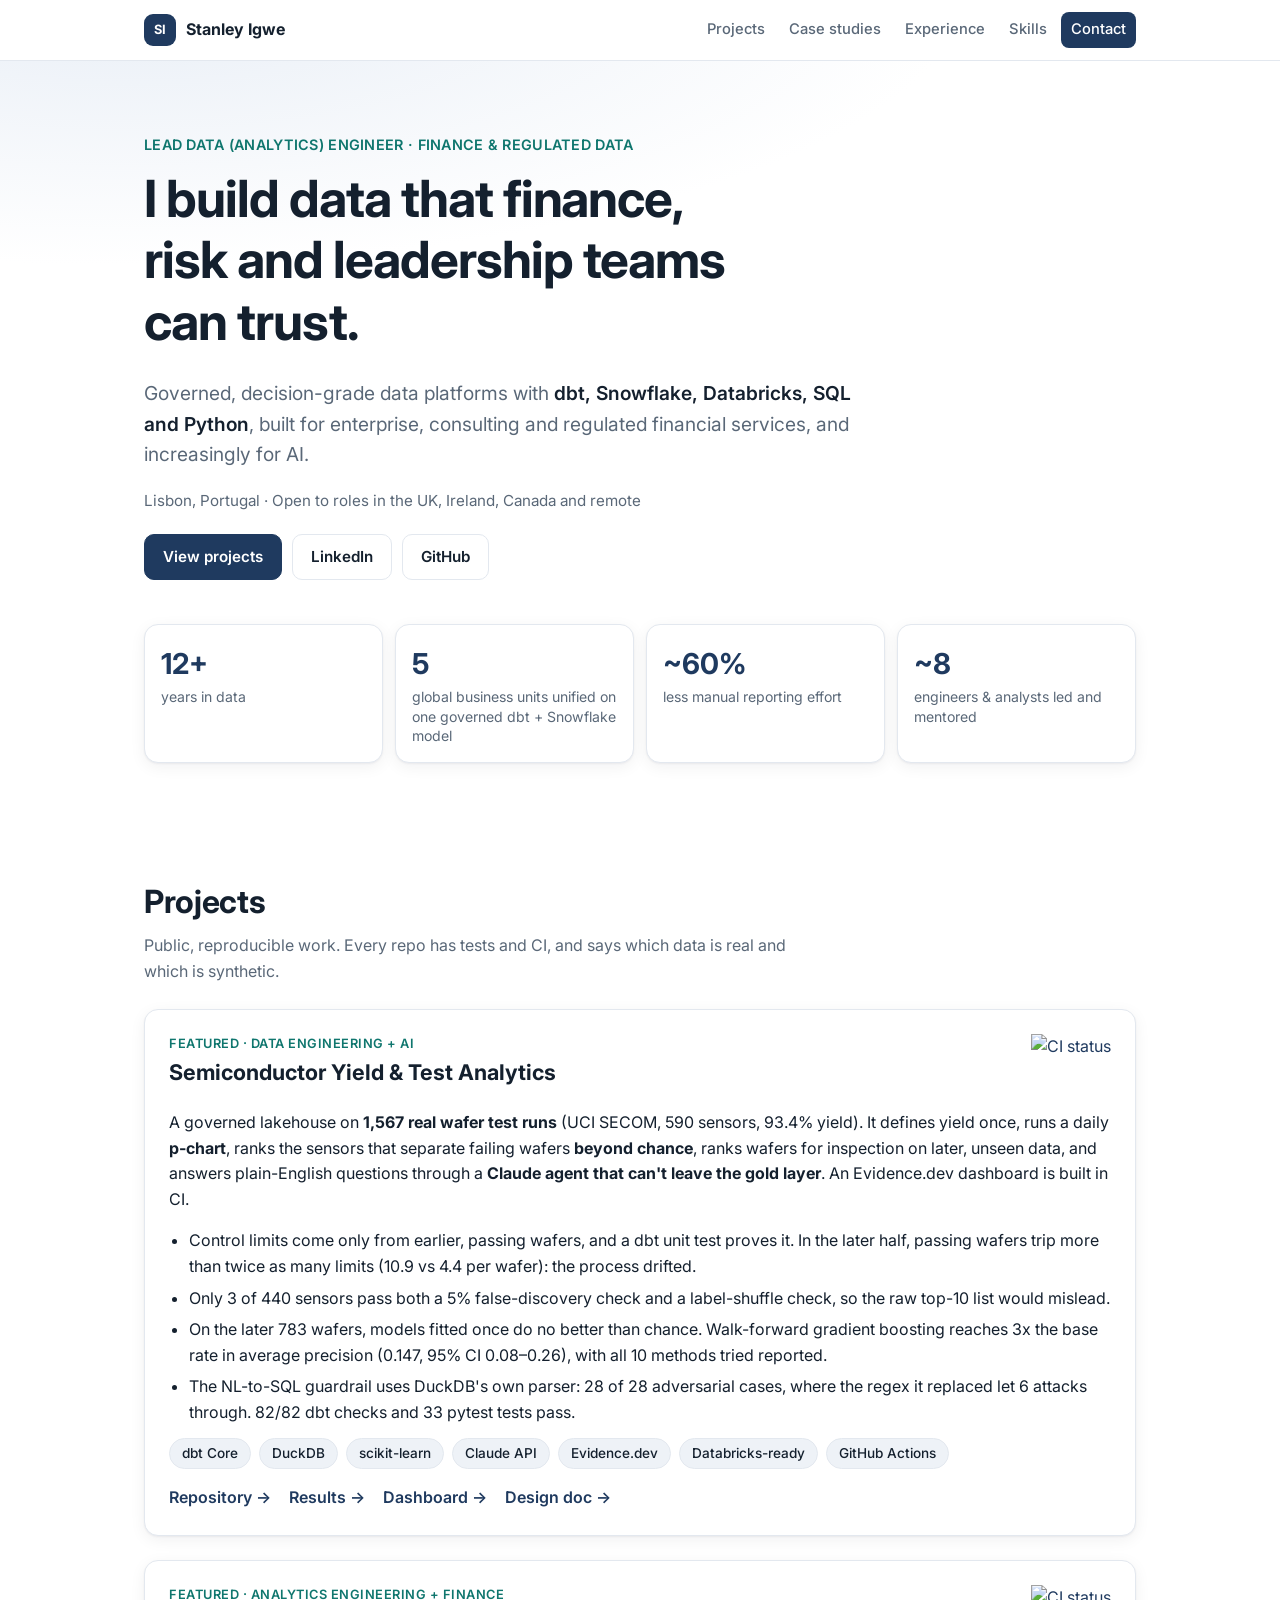
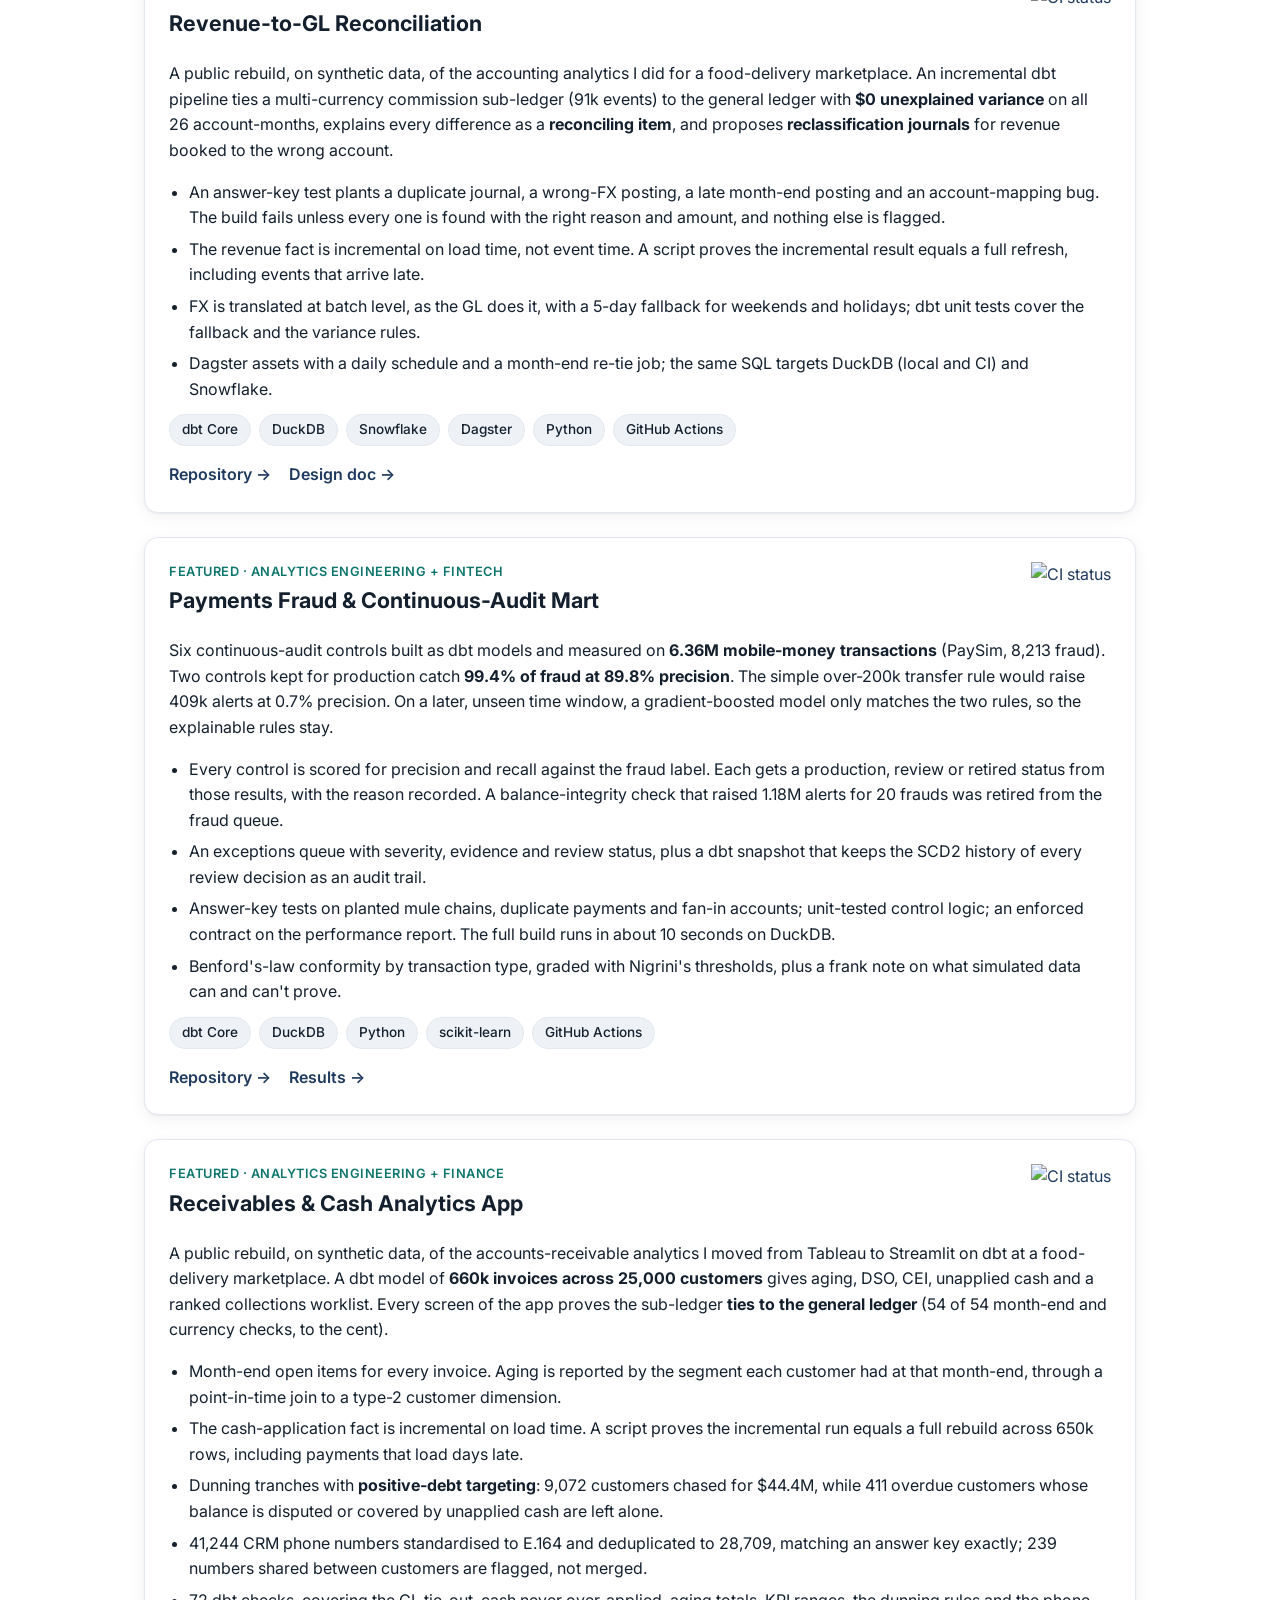
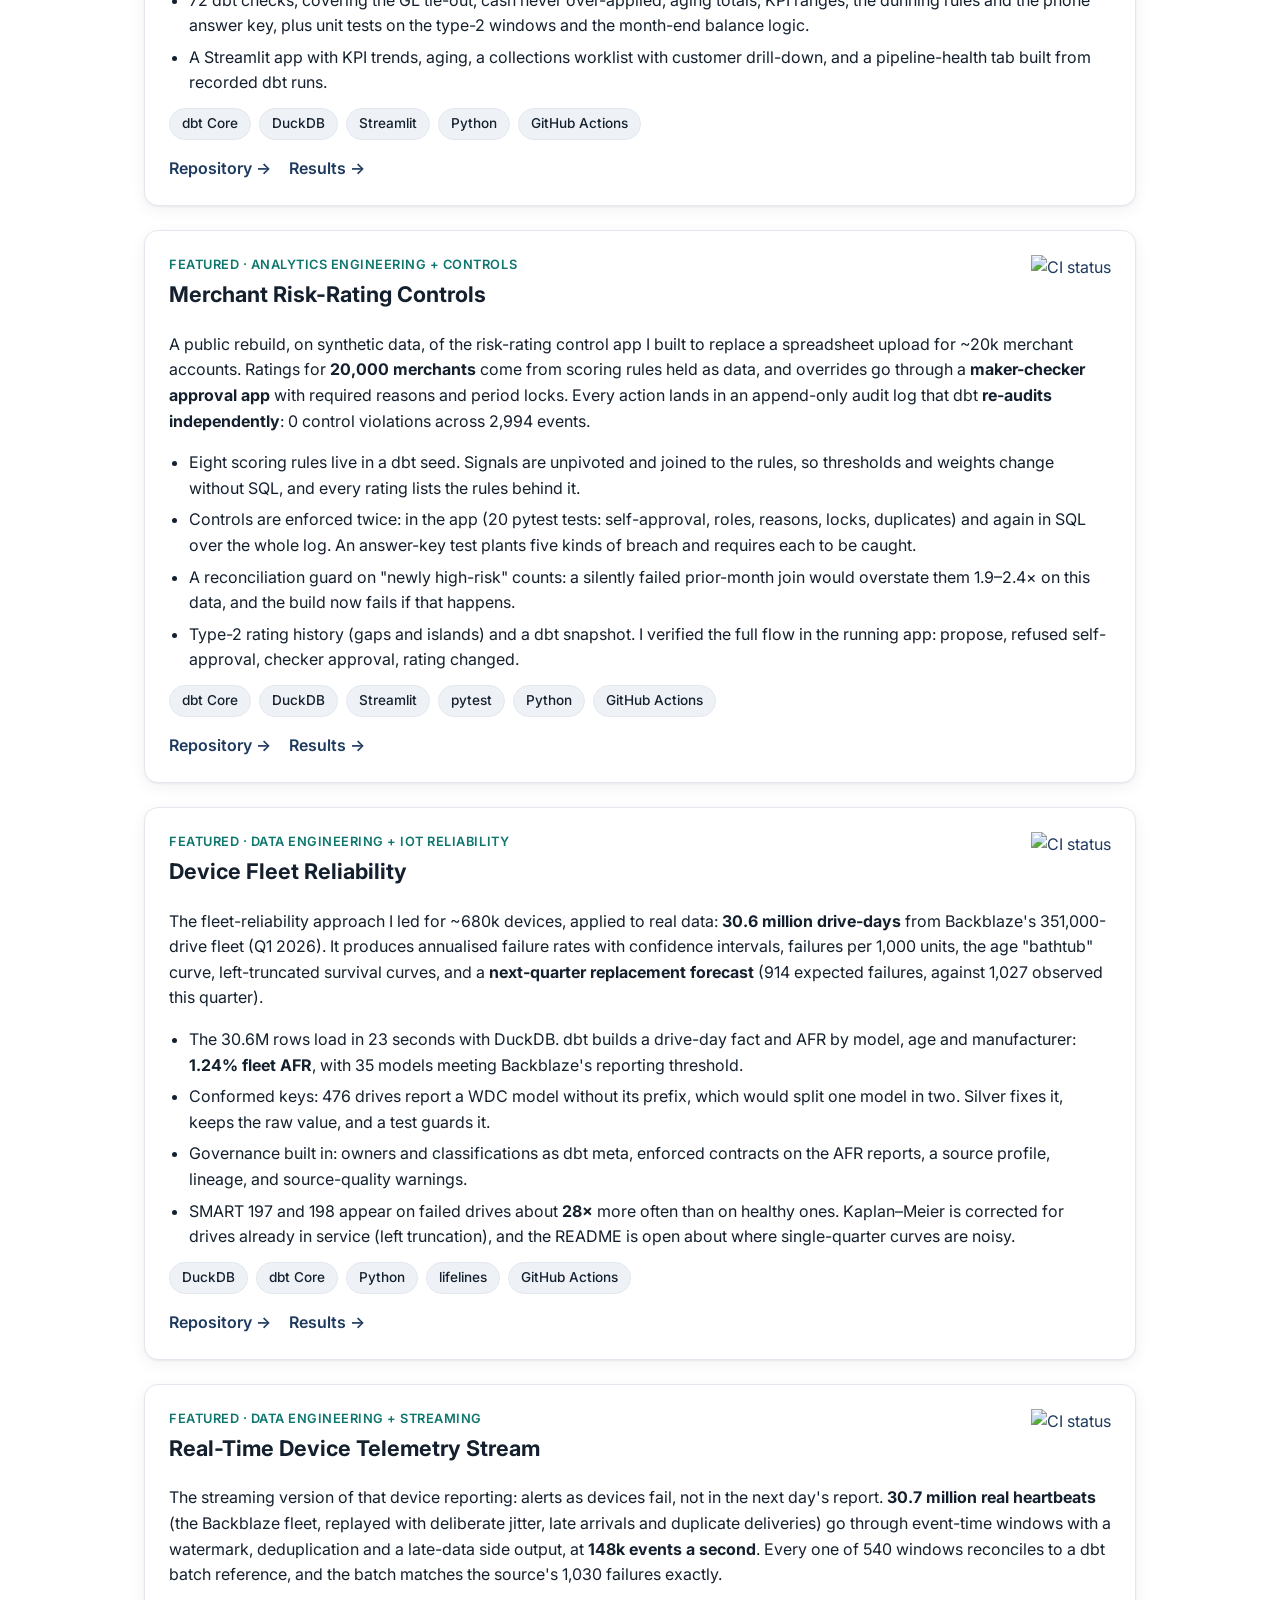
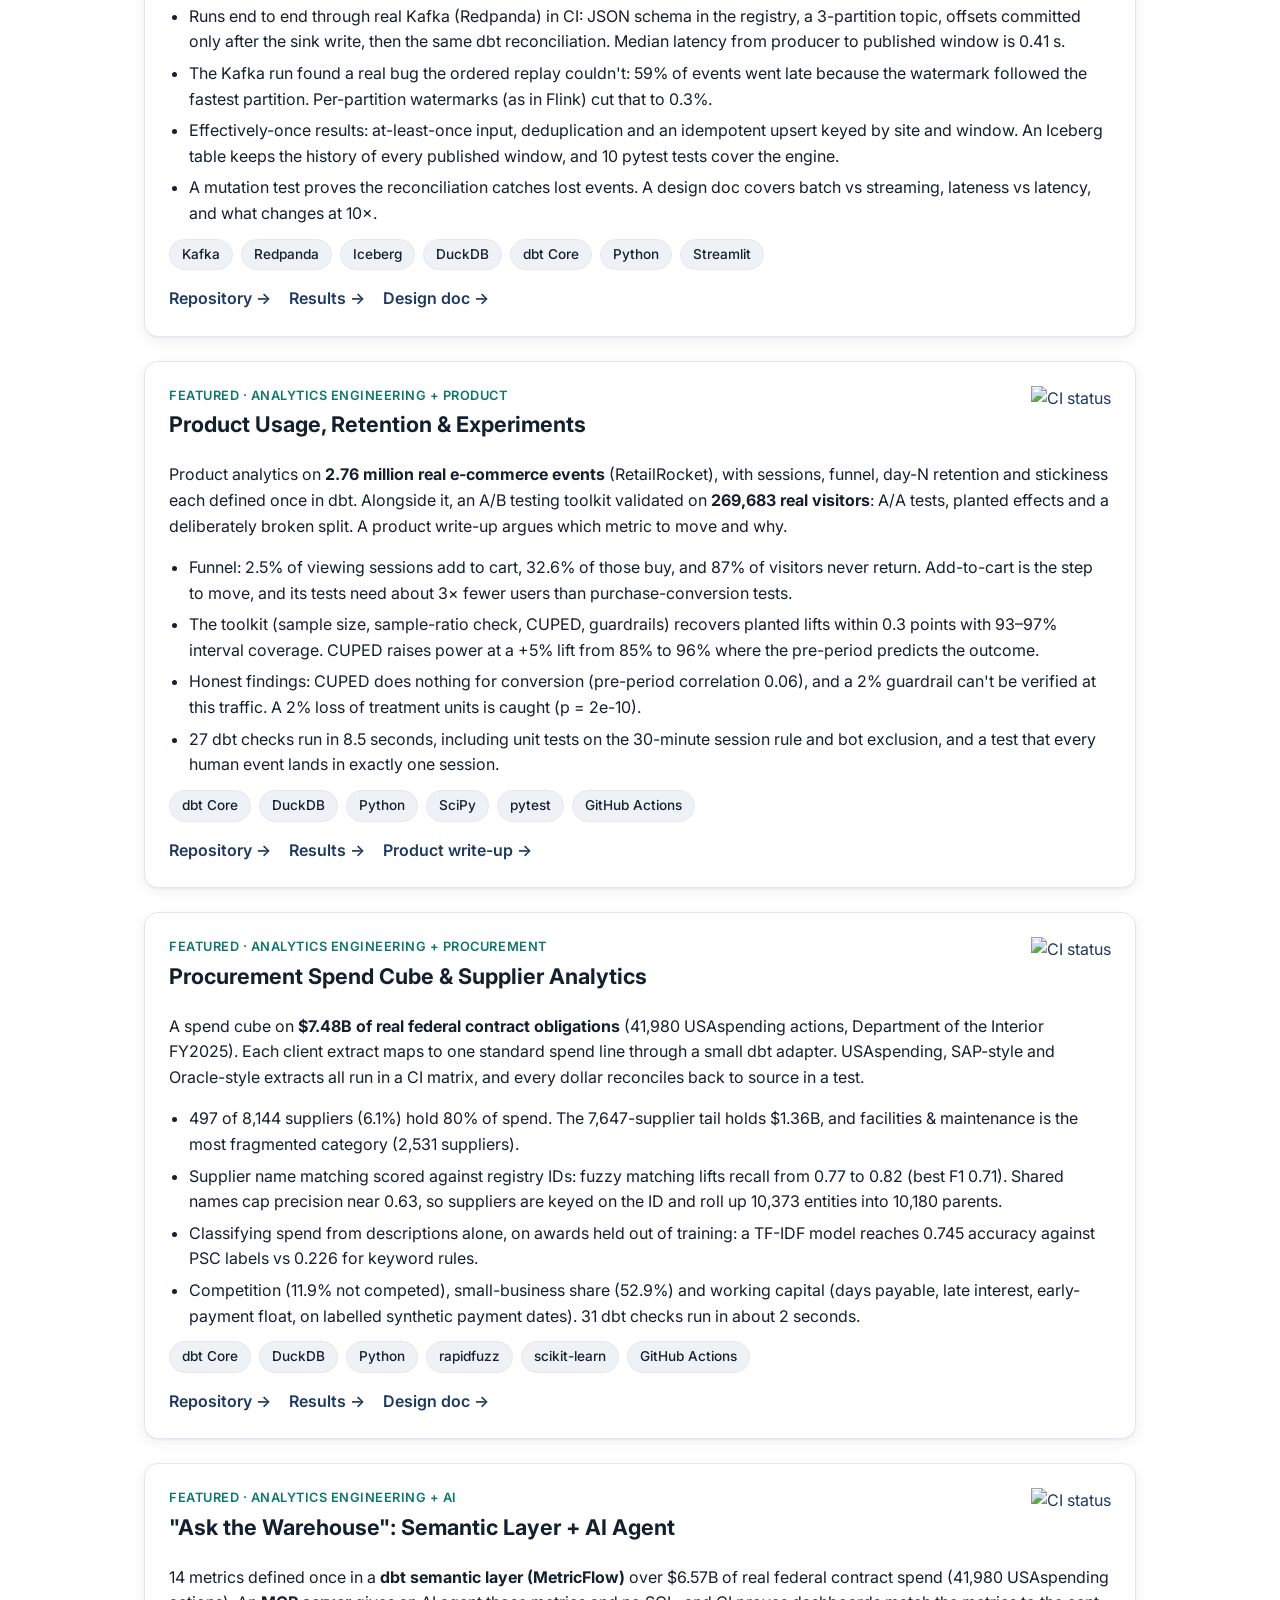
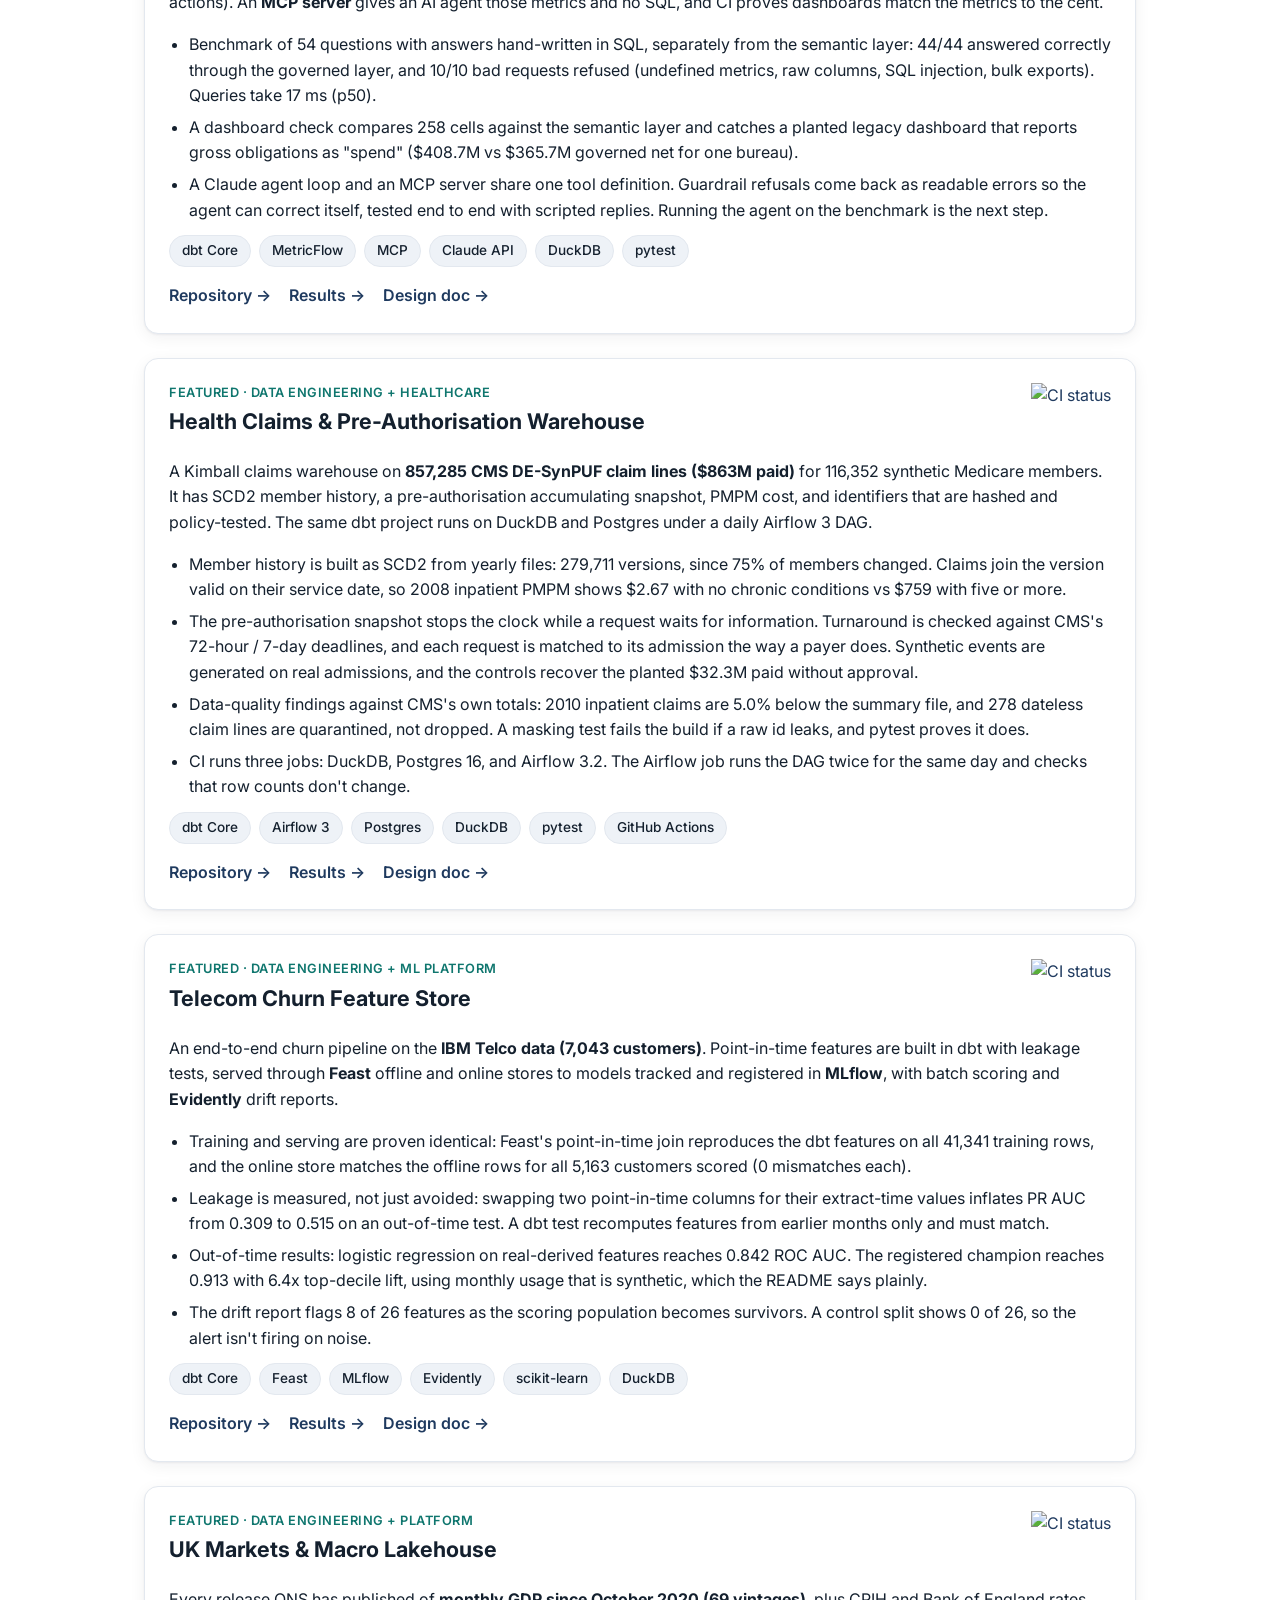
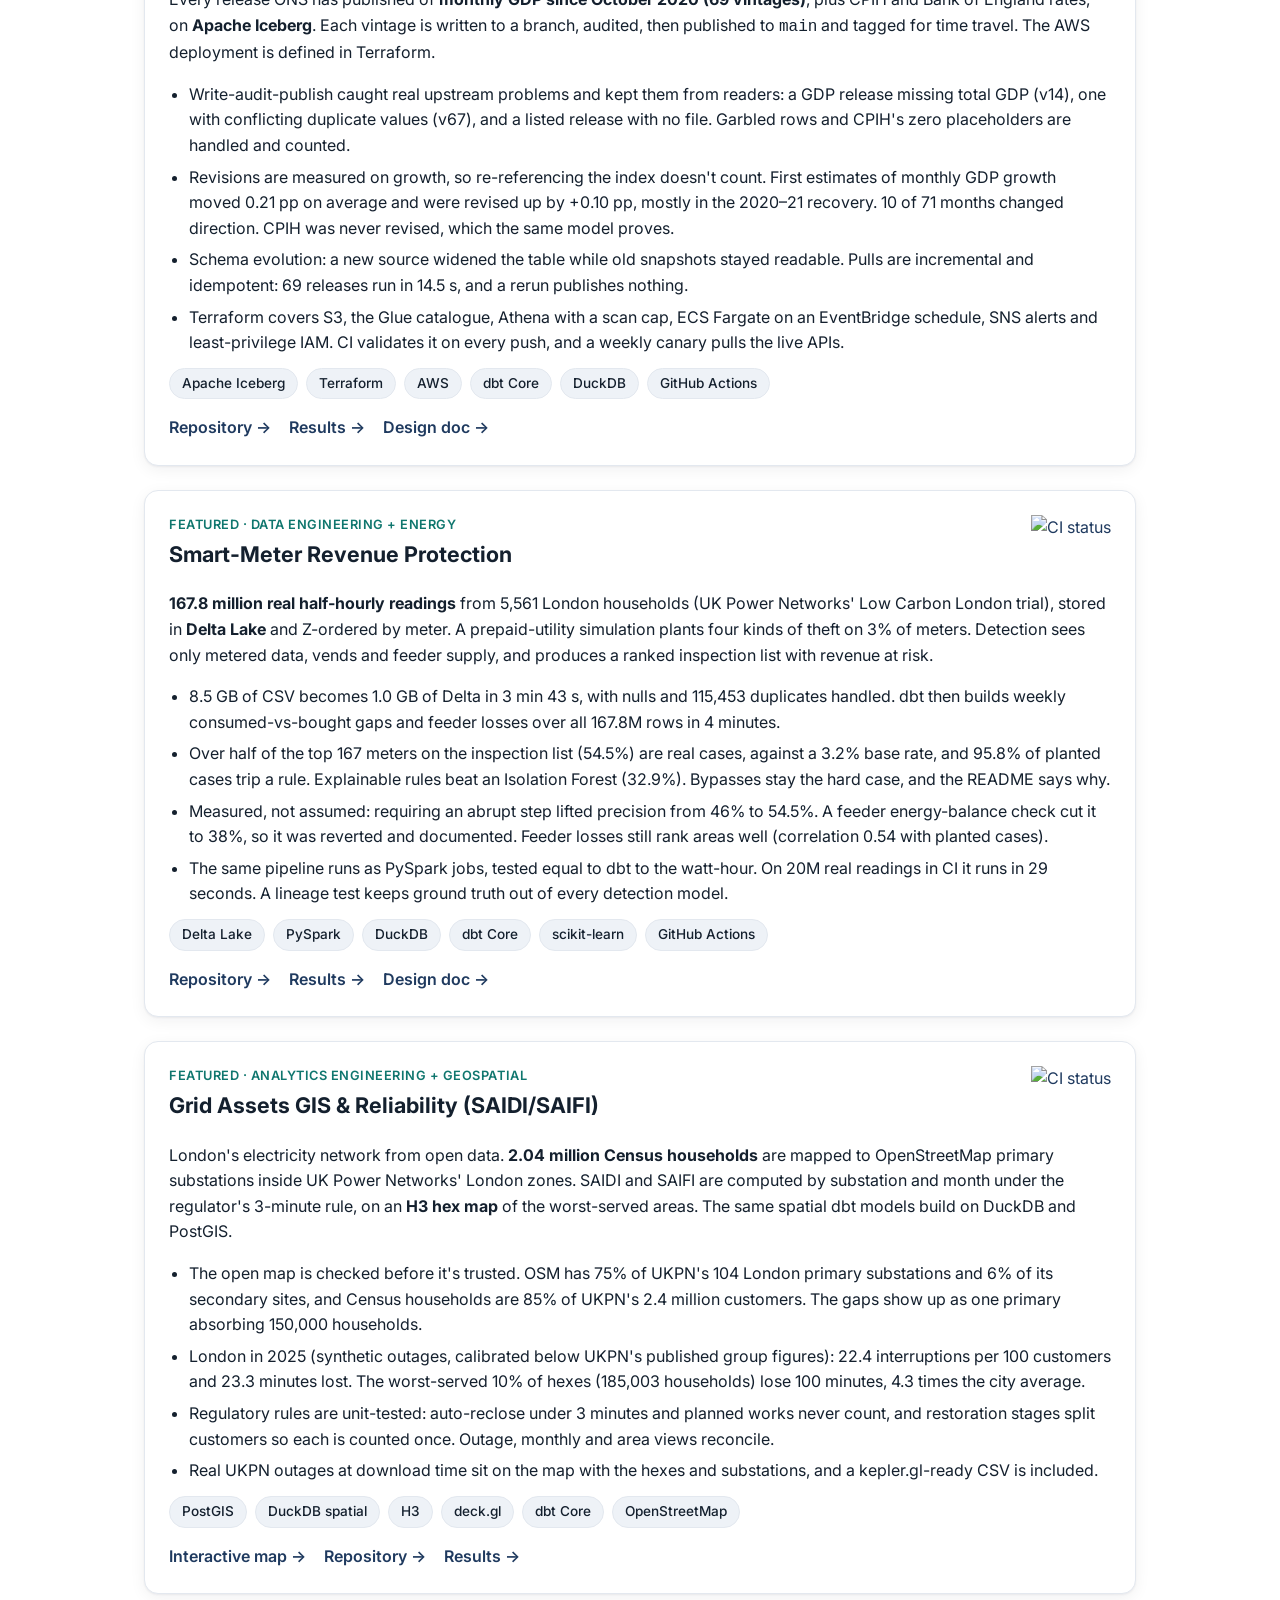
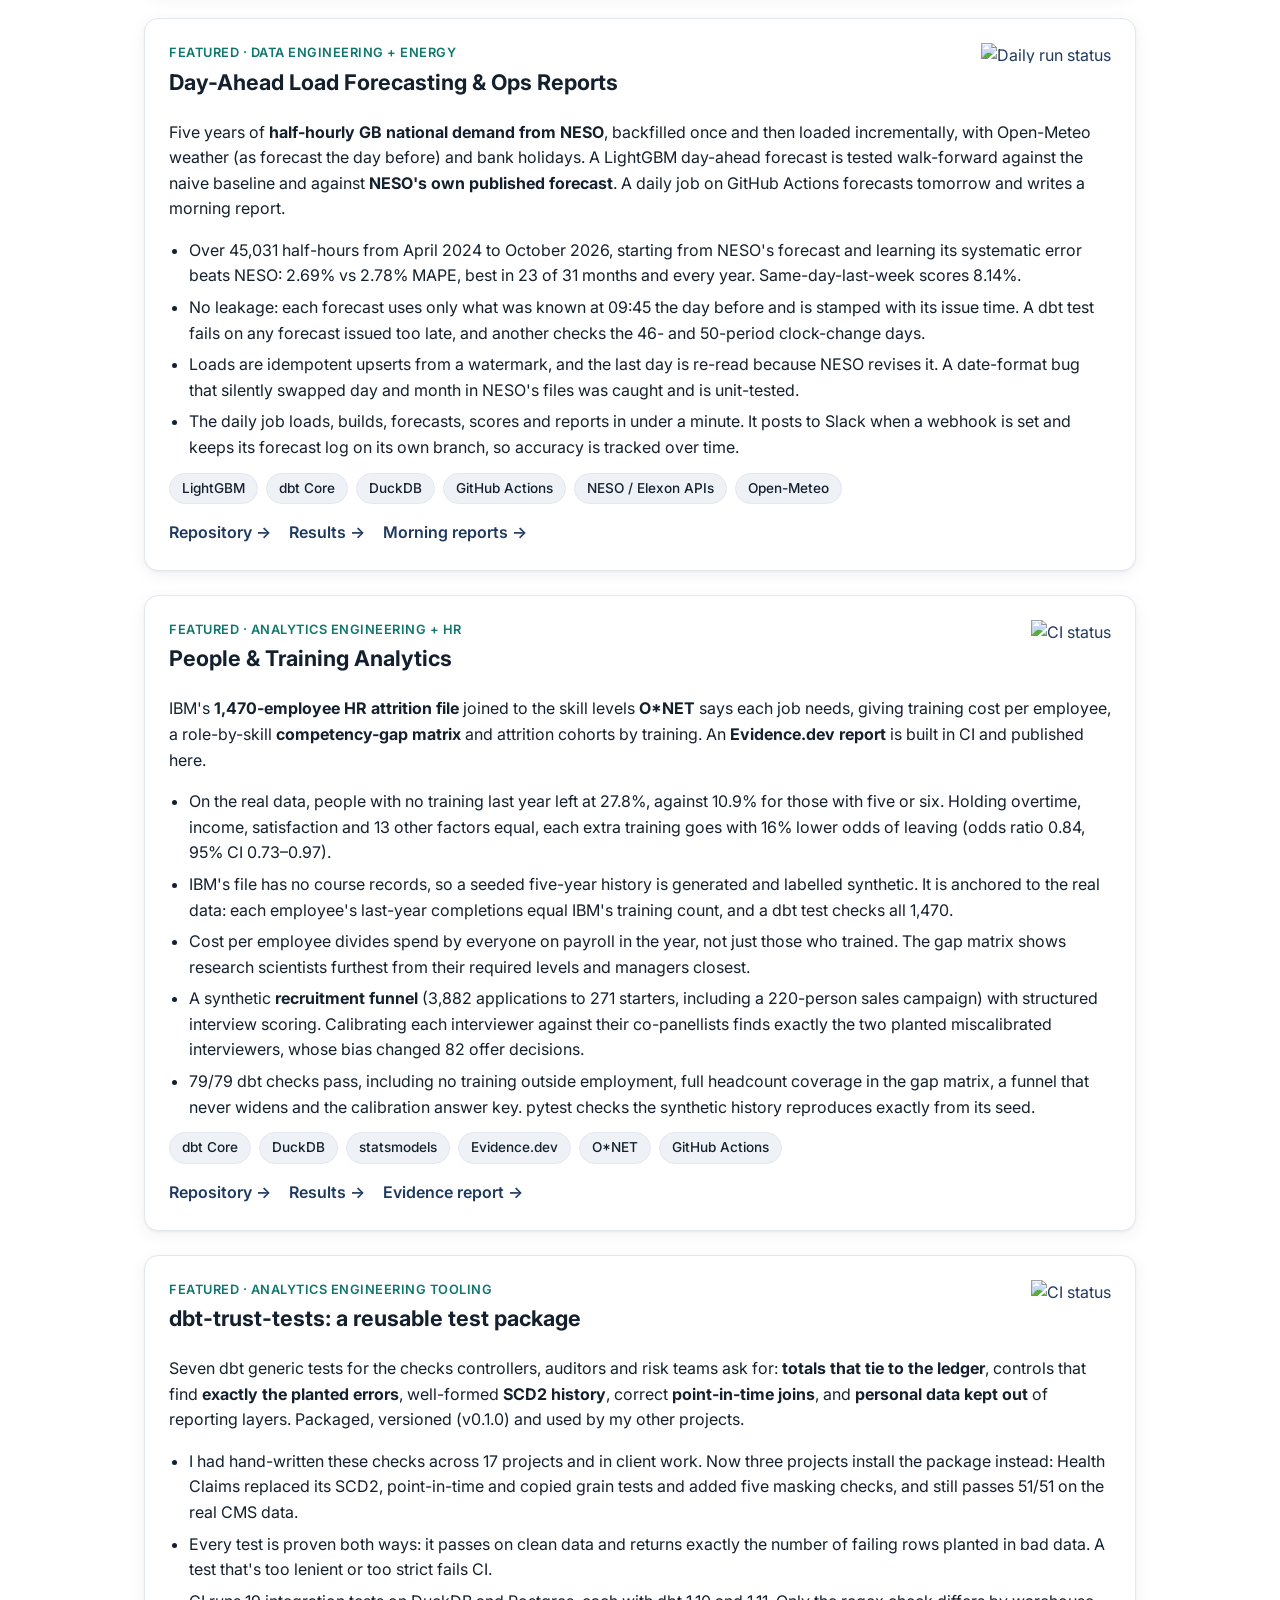
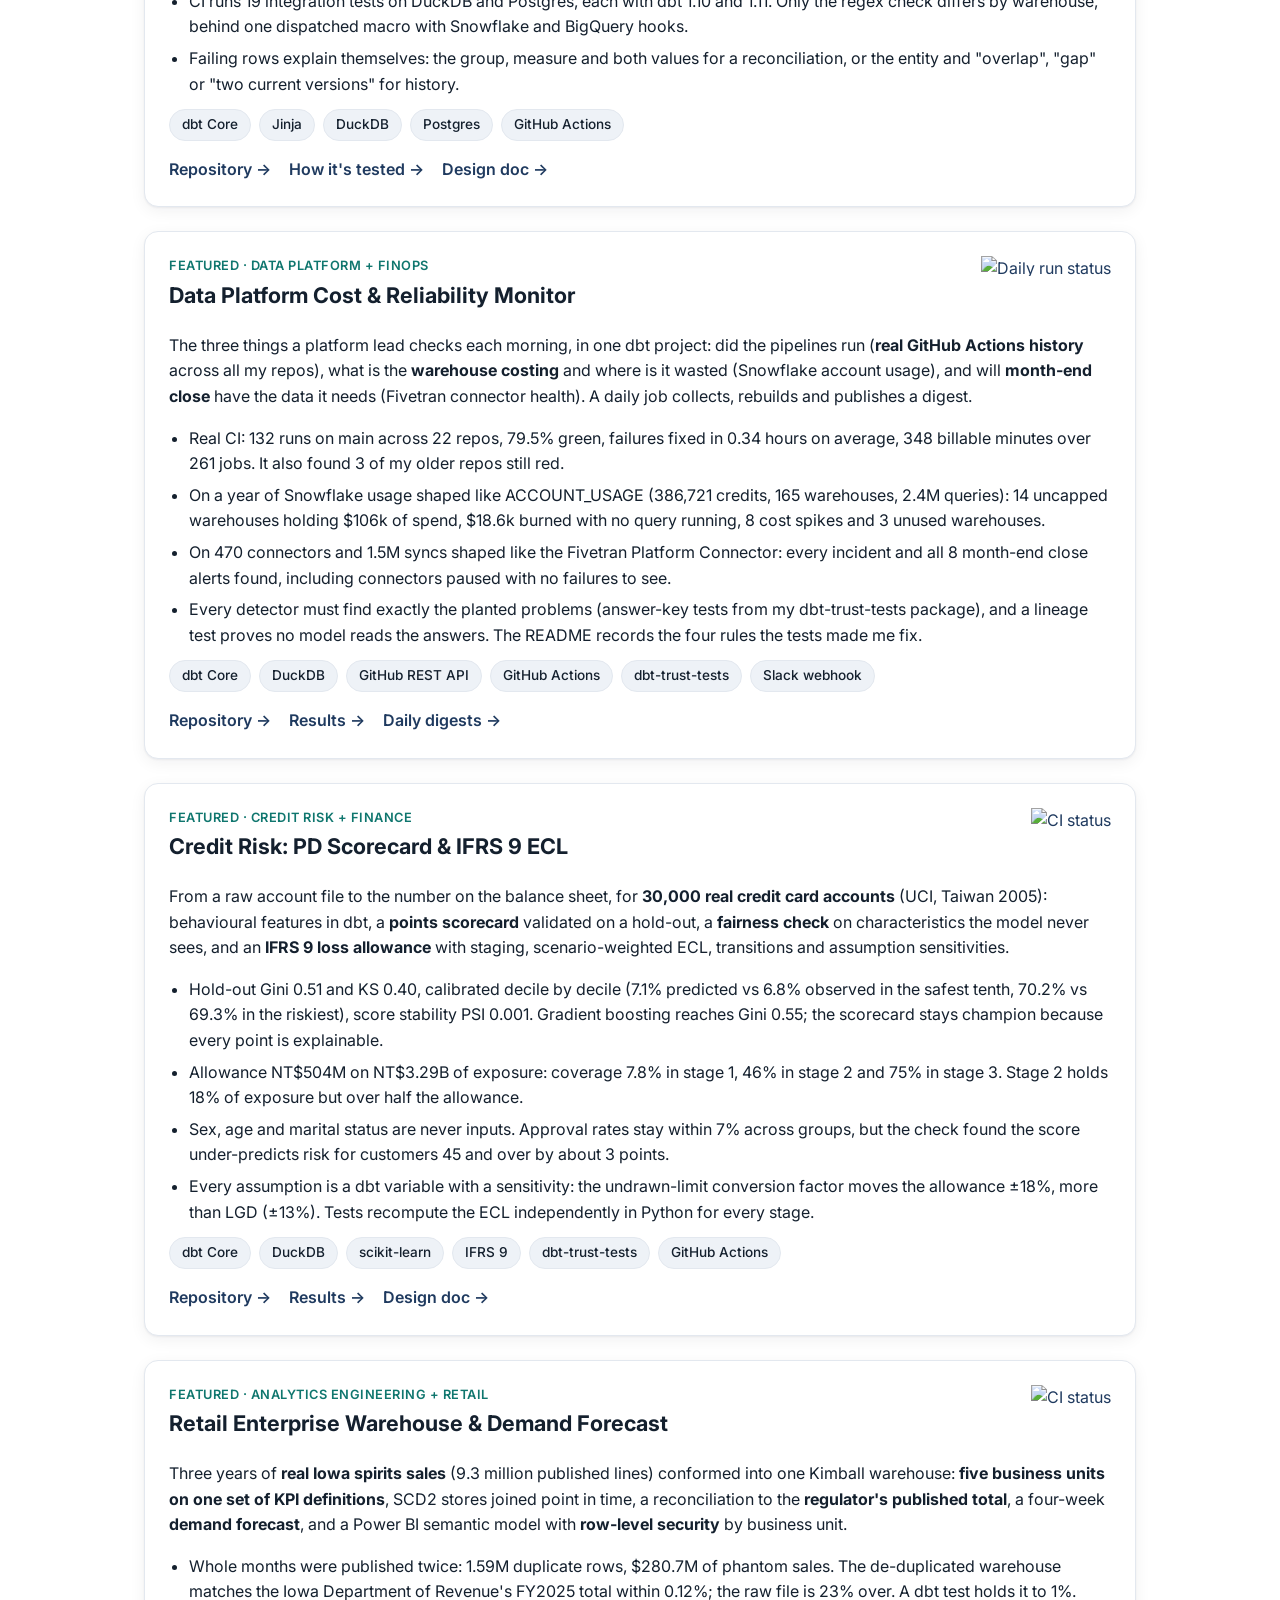
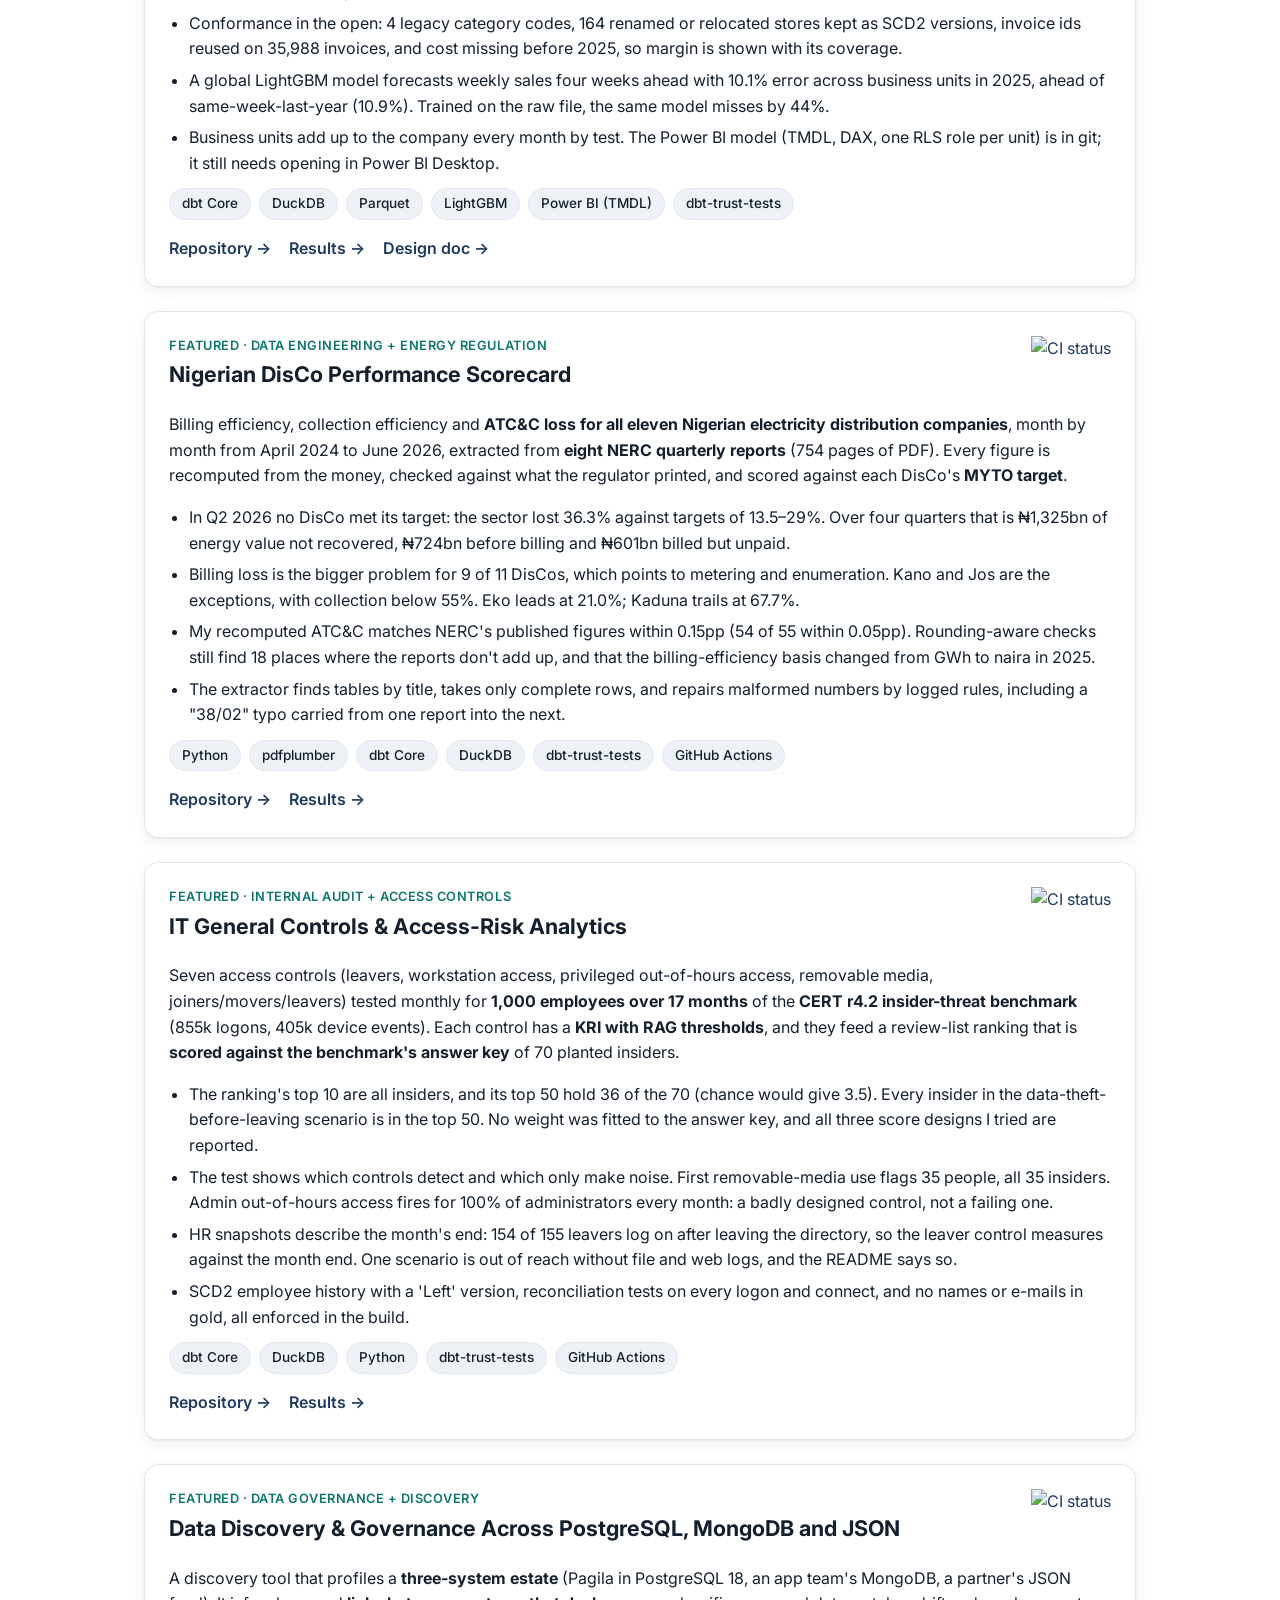
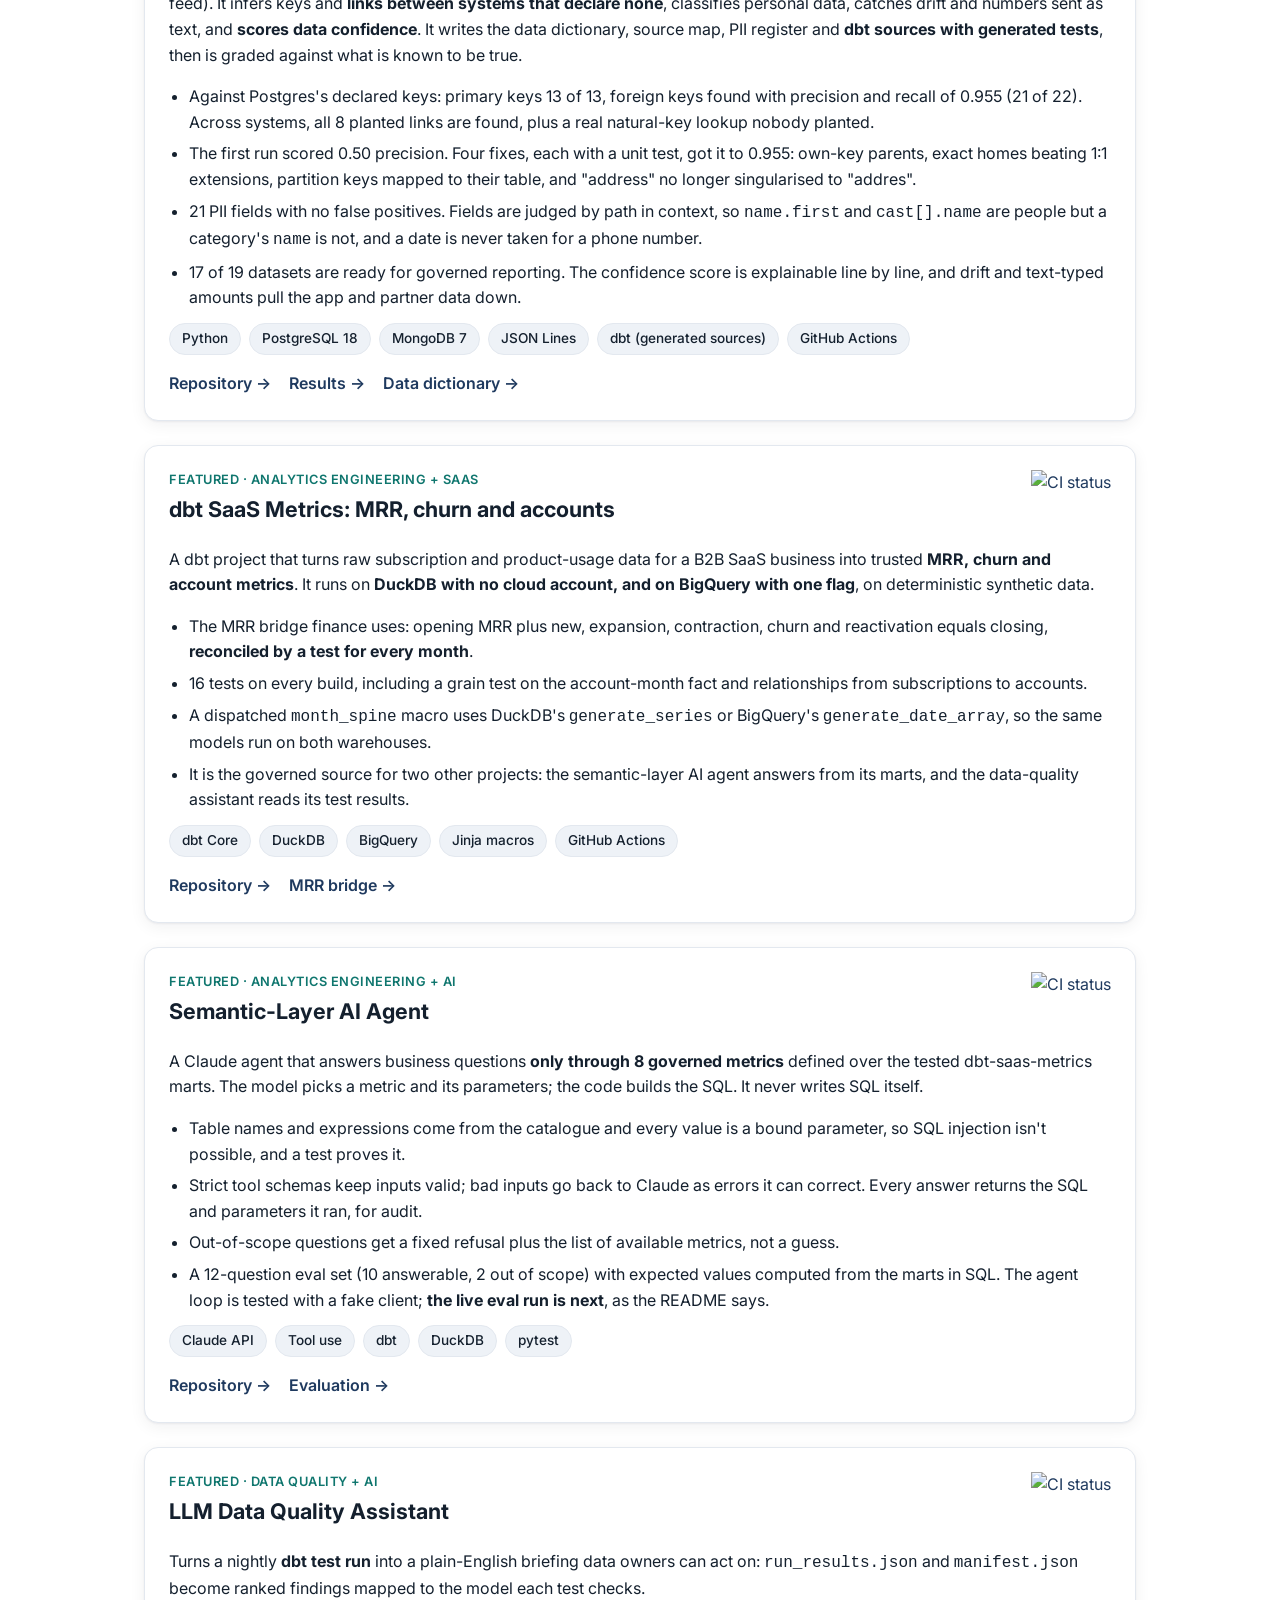
==== commit 736ac93b: "Years in data: 12+, matching the CV Co-Authored-By: Claude Opus 5.5 <noreply@anthropic.com>" ====
--- a/index.html
+++ b/index.html
@@ -45,7 +45,7 @@
         </div>
 
         <ul class="stats" aria-label="Career highlights">
-          <li><span class="num">9+</span><span class="lbl">years in data</span></li>
+          <li><span class="num">12+</span><span class="lbl">years in data</span></li>
           <li><span class="num">5</span><span class="lbl">global business units unified on one governed dbt + Snowflake model</span></li>
           <li><span class="num">~60%</span><span class="lbl">less manual reporting effort</span></li>
           <li><span class="num">~8</span><span class="lbl">engineers &amp; analysts led and mentored</span></li>
@@ -1137,6 +1137,190 @@
           <div class="links">
             <a href="https://github.com/Saigwe/forecasting-scenario-planning" target="_blank" rel="noopener">Repository →</a>
             <a href="https://github.com/Saigwe/forecasting-scenario-planning/blob/main/output/planning_memo.md" target="_blank" rel="noopener">Planning memo →</a>
+          </div>
+        </article>
+
+        <article class="feature">
+          <div class="feature-head">
+            <div>
+              <p class="tag">Featured · Event analytics + ClickHouse</p>
+              <h3><a href="https://github.com/Saigwe/game-telemetry-clickhouse" target="_blank" rel="noopener">Game Telemetry on ClickHouse: Did Build 3.5.0 Hurt Retention?</a></h3>
+            </div>
+            <a class="badge" href="https://github.com/Saigwe/game-telemetry-clickhouse/actions/workflows/ci.yml" target="_blank" rel="noopener">
+              <img src="https://github.com/Saigwe/game-telemetry-clickhouse/actions/workflows/ci.yml/badge.svg" alt="CI status" height="20">
+            </a>
+          </div>
+          <p>A mobile puzzle game ships a new build and day-1 retention on the dashboard drops. An incremental ClickHouse pipeline over 1.15 million synthetic events separates what players did from what the telemetry did: SDK retries, offline deliveries days late, a lost build ID, skewed clocks, a schema change and an unregistered event name. Synthetic data; demo results.</p>
+          <ul class="points">
+            <li>iOS is a logging change, not a player change: a new <code>app_resume</code> event replaced <code>session_start</code>, so D1 on session_start fell to <strong>28.7%</strong> while D1 on any engagement held at <strong>52.9%</strong>.</li>
+            <li>Android is a real regression: low-memory devices crash at level 7 in <strong>41.9%</strong> of starts on 3.5.0, crash-free sessions fall from 98.7% to 94.7% and D1 from 54.7% to 51.4%.</li>
+            <li>Day-by-day incremental loads with a three-day watermark, partition rebuilds proved idempotent in CI, and a full backfill that adds exactly the 19,026 deliveries that arrived too late.</li>
+            <li>Same question answered from raw deliveries and from modelled tables: roughly <strong>100x faster</strong> on the modelled side, same answer checked; 26 tests against a real ClickHouse server in CI.</li>
+          </ul>
+          <ul class="chips" aria-label="Technologies">
+            <li>ClickHouse</li><li>SQL</li><li>Python</li><li>pytest</li><li>Docker</li><li>GitHub Actions</li>
+          </ul>
+          <div class="links">
+            <a href="https://github.com/Saigwe/game-telemetry-clickhouse" target="_blank" rel="noopener">Repository →</a>
+            <a href="https://saigwe.github.io/game-telemetry-clickhouse/" target="_blank" rel="noopener">Live dashboard →</a>
+            <a href="https://github.com/Saigwe/game-telemetry-clickhouse/blob/main/docs/design_decisions.md" target="_blank" rel="noopener">Design decisions →</a>
+          </div>
+        </article>
+        <article class="feature">
+          <div class="feature-head">
+            <div>
+              <p class="tag">Featured · Workforce data + governance</p>
+              <h3><a href="https://github.com/Saigwe/workforce-seniority-audit" target="_blank" rel="noopener">Workforce Seniority &amp; Data-Quality Audit</a></h3>
+            </div>
+            <a class="badge" href="https://github.com/Saigwe/workforce-seniority-audit/actions/workflows/ci.yml" target="_blank" rel="noopener">
+              <img src="https://github.com/Saigwe/workforce-seniority-audit/actions/workflows/ci.yml/badge.svg" alt="CI status" height="20">
+            </a>
+          </div>
+          <p>Turns inconsistent worker records from two payroll systems into an auditable as-of view: effective-dated placements, continuous-service seniority and a rejection table that says which records lack the evidence to calculate it. A fictional payroll services company with ten client employers. Synthetic data, no names or identifiers, counts only.</p>
+          <ul class="points">
+            <li>Answers one headcount question twice: counting open rows gives <strong>1,706</strong>, effective dates and explicit rejections give <strong>1,959</strong>, mostly because fixed-term contracts carry a real end date.</li>
+            <li>Every delivered row is valid or rejected for exactly one reason: <strong>104 rejected</strong>, including workers placed with two employers at once and dates like 31/02/2024; <strong>18 workers</strong> are reported as insufficient evidence, not guessed.</li>
+            <li>Tenure in completed months with a month-end rule (31 Jan to 28 Feb is one month; a leap-day start completes its year on 28 Feb), proved on 15 fixtures and an independent implementation.</li>
+            <li>dbt on DuckDB with 23 models and 31 tests: typed staging from text, source and surrogate keys, a slowly changing branch dimension, reconciliation under every filter, small-cell suppression and a rebuild fingerprint in CI.</li>
+          </ul>
+          <ul class="chips" aria-label="Technologies">
+            <li>dbt</li><li>DuckDB</li><li>SQL</li><li>DAX</li><li>Python</li><li>pytest</li><li>ECharts</li><li>GitHub Actions</li>
+          </ul>
+          <div class="links">
+            <a href="https://github.com/Saigwe/workforce-seniority-audit" target="_blank" rel="noopener">Repository →</a>
+            <a href="https://saigwe.github.io/workforce-seniority-audit/" target="_blank" rel="noopener">Live dashboard →</a>
+            <a href="https://github.com/Saigwe/workforce-seniority-audit/blob/main/analysis/audit_report.md" target="_blank" rel="noopener">Audit report →</a>
+          </div>
+        </article>
+        <article class="feature">
+          <div class="feature-head">
+            <div>
+              <p class="tag">Featured · Data observability + customer feedback</p>
+              <h3><a href="https://github.com/Saigwe/data-product-observability" target="_blank" rel="noopener">Data-Product Observability</a></h3>
+            </div>
+            <a class="badge" href="https://github.com/Saigwe/data-product-observability/actions/workflows/ci.yml" target="_blank" rel="noopener">
+              <img src="https://github.com/Saigwe/data-product-observability/actions/workflows/ci.yml/badge.svg" alt="CI status" height="20">
+            </a>
+          </div>
+          <p>Which reports people actually use, whether the data was fresh when they looked, and what customers say about the app and products. API-style activity events with late and duplicate deliveries, pipeline runs, two sell-through feeds and reviews, for a fictional electronics company. Simulated SLA and adoption metrics on synthetic data.</p>
+          <ul class="points">
+            <li>Ranks missed SLAs by usage: the most-used report (<strong>271 viewers a week</strong>) missed 9 of 90 freshness checks, with <strong>584 views on stale data</strong>, traced to a retailer's late SFTP file.</li>
+            <li>Separates an actionable regression (app 5.2.0, <strong>-0.99 stars on 281 reviews</strong>, interval clear of zero) from a weak signal (a 1.67-star week on <strong>three reviews</strong>, 3.58 once shrunk).</li>
+            <li>Counts are defined, not assumed: distinct viewers never summed, a service account's 69% of one report's views excluded by a versioned metric, and an API schema change that would have zeroed views.</li>
+            <li>dbt on DuckDB with 37 models and 31 tests: event dedupe, hashed accounts, small-group suppression, stable report keys, API vs SFTP reconciliation with an exception queue, and a runbook.</li>
+          </ul>
+          <ul class="chips" aria-label="Technologies">
+            <li>dbt</li><li>DuckDB</li><li>SQL</li><li>DAX</li><li>Python</li><li>pytest</li><li>ECharts</li><li>GitHub Actions</li>
+          </ul>
+          <div class="links">
+            <a href="https://github.com/Saigwe/data-product-observability" target="_blank" rel="noopener">Repository →</a>
+            <a href="https://saigwe.github.io/data-product-observability/" target="_blank" rel="noopener">Live dashboard →</a>
+            <a href="https://github.com/Saigwe/data-product-observability/blob/main/docs/runbook.md" target="_blank" rel="noopener">Runbook →</a>
+          </div>
+        </article>
+        <article class="feature">
+          <div class="feature-head">
+            <div>
+              <p class="tag">Featured · Forecast accuracy + S&amp;OP</p>
+              <h3><a href="https://github.com/Saigwe/forecast-sop-observability" target="_blank" rel="noopener">Forecast Observability &amp; S&amp;OP</a></h3>
+            </div>
+            <a class="badge" href="https://github.com/Saigwe/forecast-sop-observability/actions/workflows/ci.yml" target="_blank" rel="noopener">
+              <img src="https://github.com/Saigwe/forecast-sop-observability/actions/workflows/ci.yml/badge.svg" alt="CI status" height="20">
+            </a>
+          </div>
+          <p>Compares a demand-sensing forecast with a Kinaxis-style consensus plan, scored only on the version that was knowable when the decision was made, then shows what forecast error means for labour capacity and inventory. A fictional consumer-electronics company with 16 SKUs, four markets and three sites. Synthetic data throughout.</p>
+          <ul class="points">
+            <li>Summed over every SKU the sensing model looks better (<strong>3.1% WAPE</strong> against 5.5%); at the SKU x market grain where stock is committed, the consensus plan is twice as accurate (<strong>8.5%</strong> against 17.8%).</li>
+            <li>Catches a backfilled snapshot that would claim <strong>0.8% WAPE</strong> if scored naively; the as-of join scores the version planners saw at <strong>10.7%</strong>. A missing feed and a late actuals week are flagged by the observability checks.</li>
+            <li>One site peaks at <strong>121% of available hours</strong> on the base plan (731 hours short); four stock positions depend on which forecast you believe.</li>
+            <li>dbt on DuckDB with 37 models and 25 tests: leak-proof snapshots, matched-pair scoring, ratios recomputed from sums, unit checks on capacity and a rebuild fingerprint in CI.</li>
+          </ul>
+          <ul class="chips" aria-label="Technologies">
+            <li>dbt</li><li>DuckDB</li><li>SQL</li><li>DAX</li><li>Python</li><li>pytest</li><li>ECharts</li><li>GitHub Actions</li>
+          </ul>
+          <div class="links">
+            <a href="https://github.com/Saigwe/forecast-sop-observability" target="_blank" rel="noopener">Repository →</a>
+            <a href="https://saigwe.github.io/forecast-sop-observability/" target="_blank" rel="noopener">Live dashboard →</a>
+            <a href="https://github.com/Saigwe/forecast-sop-observability/blob/main/docs/decision_memo.md" target="_blank" rel="noopener">Decision memo →</a>
+          </div>
+        </article>
+        <article class="feature">
+          <div class="feature-head">
+            <div>
+              <p class="tag">Featured · Market intelligence + pricing and promotions</p>
+              <h3><a href="https://github.com/Saigwe/market-launch-promo-intelligence" target="_blank" rel="noopener">Market, Launch &amp; Promotion Intelligence</a></h3>
+            </div>
+            <a class="badge" href="https://github.com/Saigwe/market-launch-promo-intelligence/actions/workflows/ci.yml" target="_blank" rel="noopener">
+              <img src="https://github.com/Saigwe/market-launch-promo-intelligence/actions/workflows/ci.yml/badge.svg" alt="CI status" height="20">
+            </a>
+          </div>
+          <p>Tells an executive whether growth came from the market, price, mix or a promotion, and how sure we are, for a fictional audio brand in five markets. A weekly retail panel, the brand's own sell-out, an independent monthly market series, shelf prices and a promotion calendar, each kept at its own grain. Synthetic data throughout.</p>
+          <ul class="points">
+            <li>Shows that a <strong>+8.9-point share gain</strong> in one market is mostly a retailer joining the panel: on a comparable panel only <strong>+2.1 points</strong> survive.</li>
+            <li>Estimates promotion lift against four baselines with <strong>95% intervals</strong>, checked against the planted truth, and finds that promotions inside a store-wide event look <strong>1.7 times</strong> better than they were until the overlap is split.</li>
+            <li>Price gaps for comparable products explain the one market where share fell; launch cohorts show a slow ramp traced to late retailer listings.</li>
+            <li>dbt on DuckDB with 47 models and tests: non-additive shares, weekly and monthly FX policies, a week-to-month date bridge reconciled to the monthly series within 2%, restated product reclassifications and a rebuild fingerprint in CI.</li>
+          </ul>
+          <ul class="chips" aria-label="Technologies">
+            <li>dbt</li><li>DuckDB</li><li>SQL</li><li>DAX</li><li>Python</li><li>pytest</li><li>ECharts</li><li>GitHub Actions</li>
+          </ul>
+          <div class="links">
+            <a href="https://github.com/Saigwe/market-launch-promo-intelligence" target="_blank" rel="noopener">Repository →</a>
+            <a href="https://saigwe.github.io/market-launch-promo-intelligence/" target="_blank" rel="noopener">Live dashboard →</a>
+            <a href="https://github.com/Saigwe/market-launch-promo-intelligence/blob/main/analysis/executive_brief.md" target="_blank" rel="noopener">Executive brief →</a>
+          </div>
+        </article>
+
+        <article class="feature">
+          <div class="feature-head">
+            <div>
+              <p class="tag">Featured · Supply chain + order reliability</p>
+              <h3><a href="https://github.com/Saigwe/order-reliability-analytics" target="_blank" rel="noopener">Order Reliability Analytics</a></h3>
+            </div>
+            <a class="badge" href="https://github.com/Saigwe/order-reliability-analytics/actions/workflows/ci.yml" target="_blank" rel="noopener">
+              <img src="https://github.com/Saigwe/order-reliability-analytics/actions/workflows/ci.yml/badge.svg" alt="CI status" height="20">
+            </a>
+          </div>
+          <p>Traces a customer OTIF breach to the accountable team and the order lines behind it, for a fictional electronics distributor with three distribution centres and eight suppliers. Customer OTIF, supplier OTIF, returns processing and purchase price variance sit side by side, each on its own grain and denominator. Synthetic data throughout.</p>
+          <ul class="points">
+            <li>Drills from a summer dip in European service to one supplier's chip shortage: SKUs built on its chips fell to <strong>35% OTIF</strong> against 84% for the rest, and the failed lines are split deliveries that arrived short at the promise date.</li>
+            <li>Stores the original and latest promise: one site reports <strong>97% OTIF against the latest promise and 83% against the original</strong>, because it re-promises lines it is about to miss.</li>
+            <li>dbt on DuckDB with 63 models and tests: event deduplication, an incremental delivery model with a backfill rerun that must leave totals unchanged, site-local dates, and a PPV bridge that splits <strong>$984k</strong> of variance into price and FX effects to the cent.</li>
+            <li>Six web dashboards rebuilt by CI, a returns backlog and ageing view, a DAX measure spec, and a decision memo comparing the losses.</li>
+          </ul>
+          <ul class="chips" aria-label="Technologies">
+            <li>dbt</li><li>DuckDB</li><li>SQL</li><li>DAX</li><li>Python</li><li>pytest</li><li>ECharts</li><li>GitHub Actions</li>
+          </ul>
+          <div class="links">
+            <a href="https://github.com/Saigwe/order-reliability-analytics" target="_blank" rel="noopener">Repository →</a>
+            <a href="https://saigwe.github.io/order-reliability-analytics/" target="_blank" rel="noopener">Live dashboard →</a>
+            <a href="https://github.com/Saigwe/order-reliability-analytics/blob/main/analysis/decision_memo.md" target="_blank" rel="noopener">Decision memo →</a>
+          </div>
+        </article>
+
+        <article class="feature">
+          <div class="feature-head">
+            <div>
+              <p class="tag">Featured · Retail + consumer electronics commercial analytics</p>
+              <h3><a href="https://github.com/Saigwe/lark-retail-commercial-analytics" target="_blank" rel="noopener">Lark Retail Commercial Analytics</a></h3>
+            </div>
+            <a class="badge" href="https://github.com/Saigwe/lark-retail-commercial-analytics/actions/workflows/ci.yml" target="_blank" rel="noopener">
+              <img src="https://github.com/Saigwe/lark-retail-commercial-analytics/actions/workflows/ci.yml/badge.svg" alt="CI status" height="20">
+            </a>
+          </div>
+          <p>The commercial and supply-chain reporting a consumer-audio brand runs on its retail partners, for a fictional brand selling 36 products through Lark Retail and three other accounts in six markets: Monthly and Weekly Market reports, PPPD (price, promotion, placement, distribution), Executive S&amp;OP, forecast accuracy, OTIF, PPV, capacity and reverse logistics. Synthetic data throughout.</p>
+          <ul class="points">
+            <li>Finds every problem planted in the data: deep speaker promotions that lose <strong>$1.75M of margin</strong> once the dip after them is counted, a delisting that makes Germany the only shrinking market, and a chip price rise behind <strong>$2.69M</strong> of unfavourable purchase price variance.</li>
+            <li>Compares a planning-system consensus forecast with a statistical baseline by family (the baseline wins on accessories, <strong>92% against 74%</strong>) and catches a 45% over-forecast on a product launch.</li>
+            <li>dbt on DuckDB with 82 models and tests (sell-out reconciles to the raw feed to the cent) and 15 pytest checks, one per planted finding. ABC and Pareto classes, customer and supplier OTIF, capacity utilisation, returns, product and app reviews, Power BI and Streamlit usage, and pipeline freshness.</li>
+            <li>Published as <strong>seven web dashboards</strong> rebuilt by CI on every push, plus a Power BI project saved as text: a TMDL semantic model with 18 tables, 53 measures and row-level security by region.</li>
+          </ul>
+          <ul class="chips" aria-label="Technologies">
+            <li>dbt</li><li>DuckDB</li><li>SQL</li><li>Power BI</li><li>TMDL</li><li>DAX</li><li>Python</li><li>ECharts</li>
+          </ul>
+          <div class="links">
+            <a href="https://github.com/Saigwe/lark-retail-commercial-analytics" target="_blank" rel="noopener">Repository →</a>
+            <a href="https://saigwe.github.io/lark-retail-commercial-analytics/" target="_blank" rel="noopener">Live dashboard →</a>
           </div>
         </article>
 
